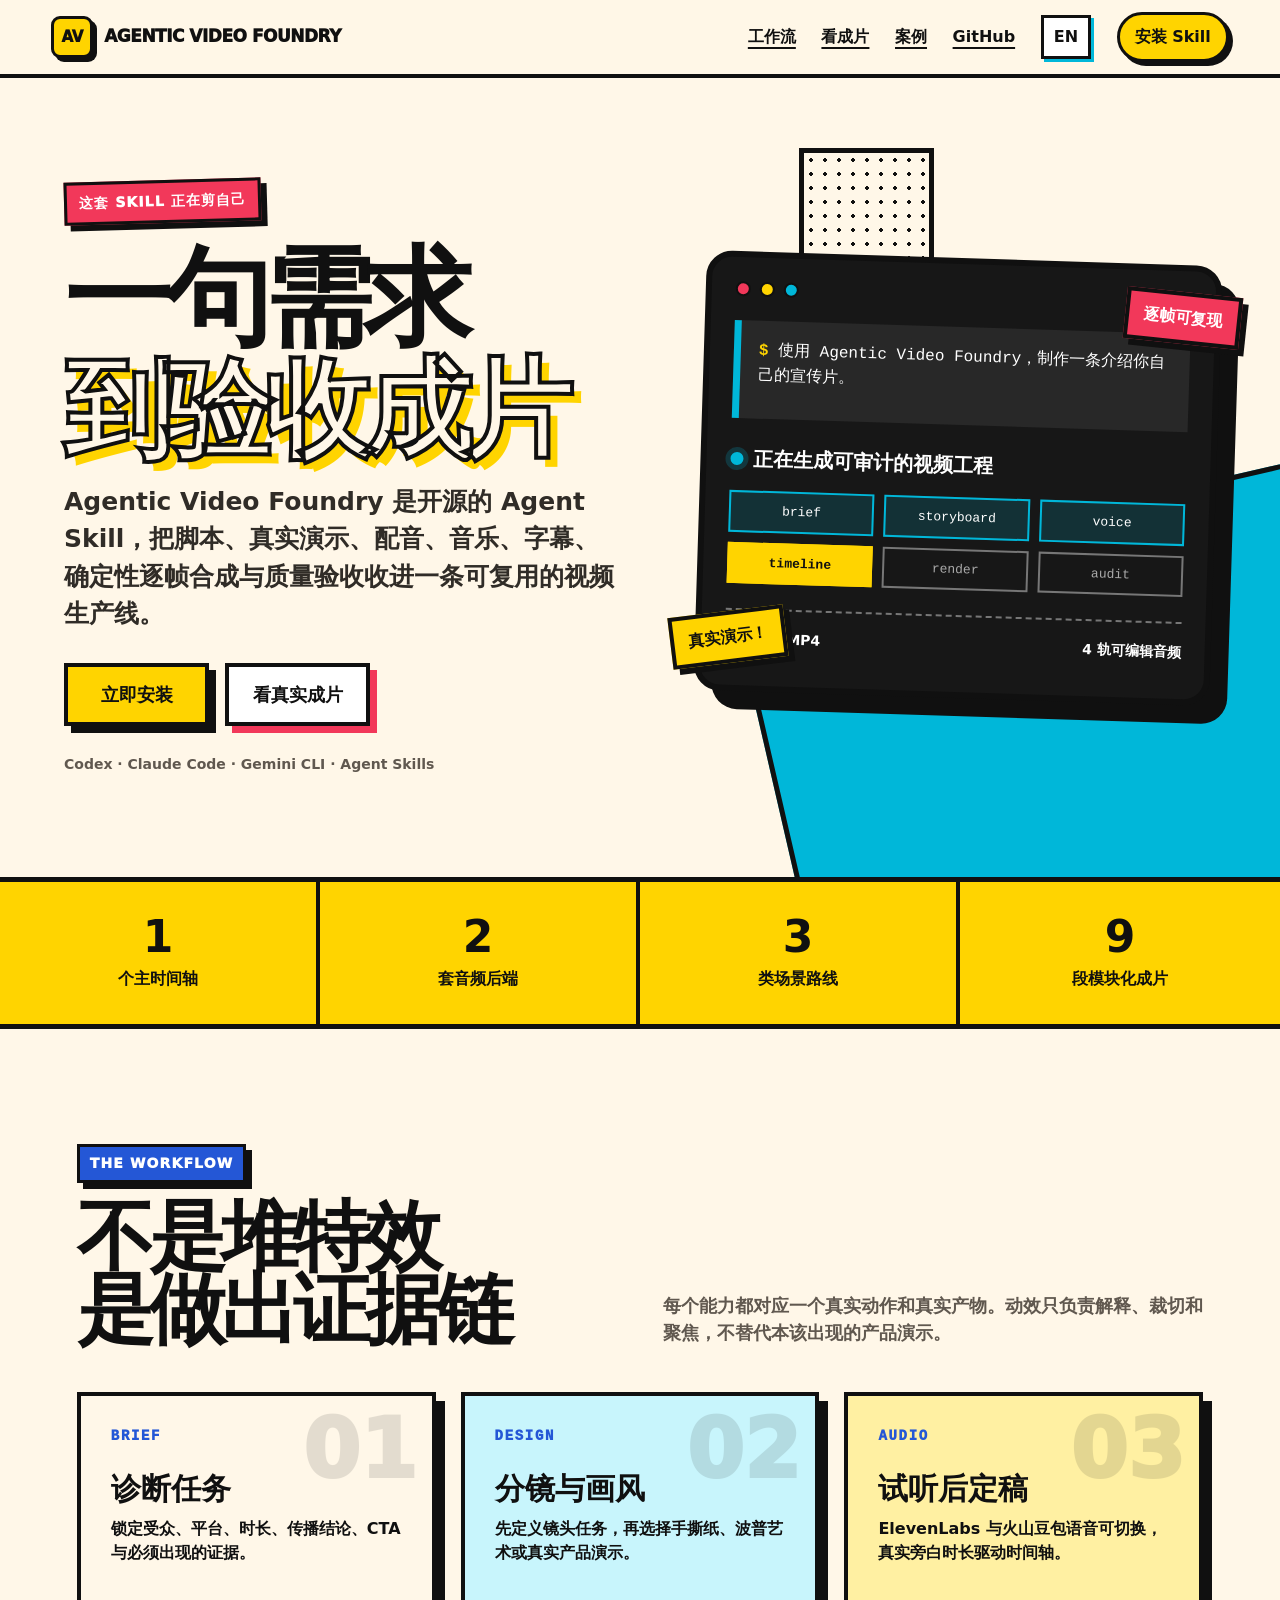
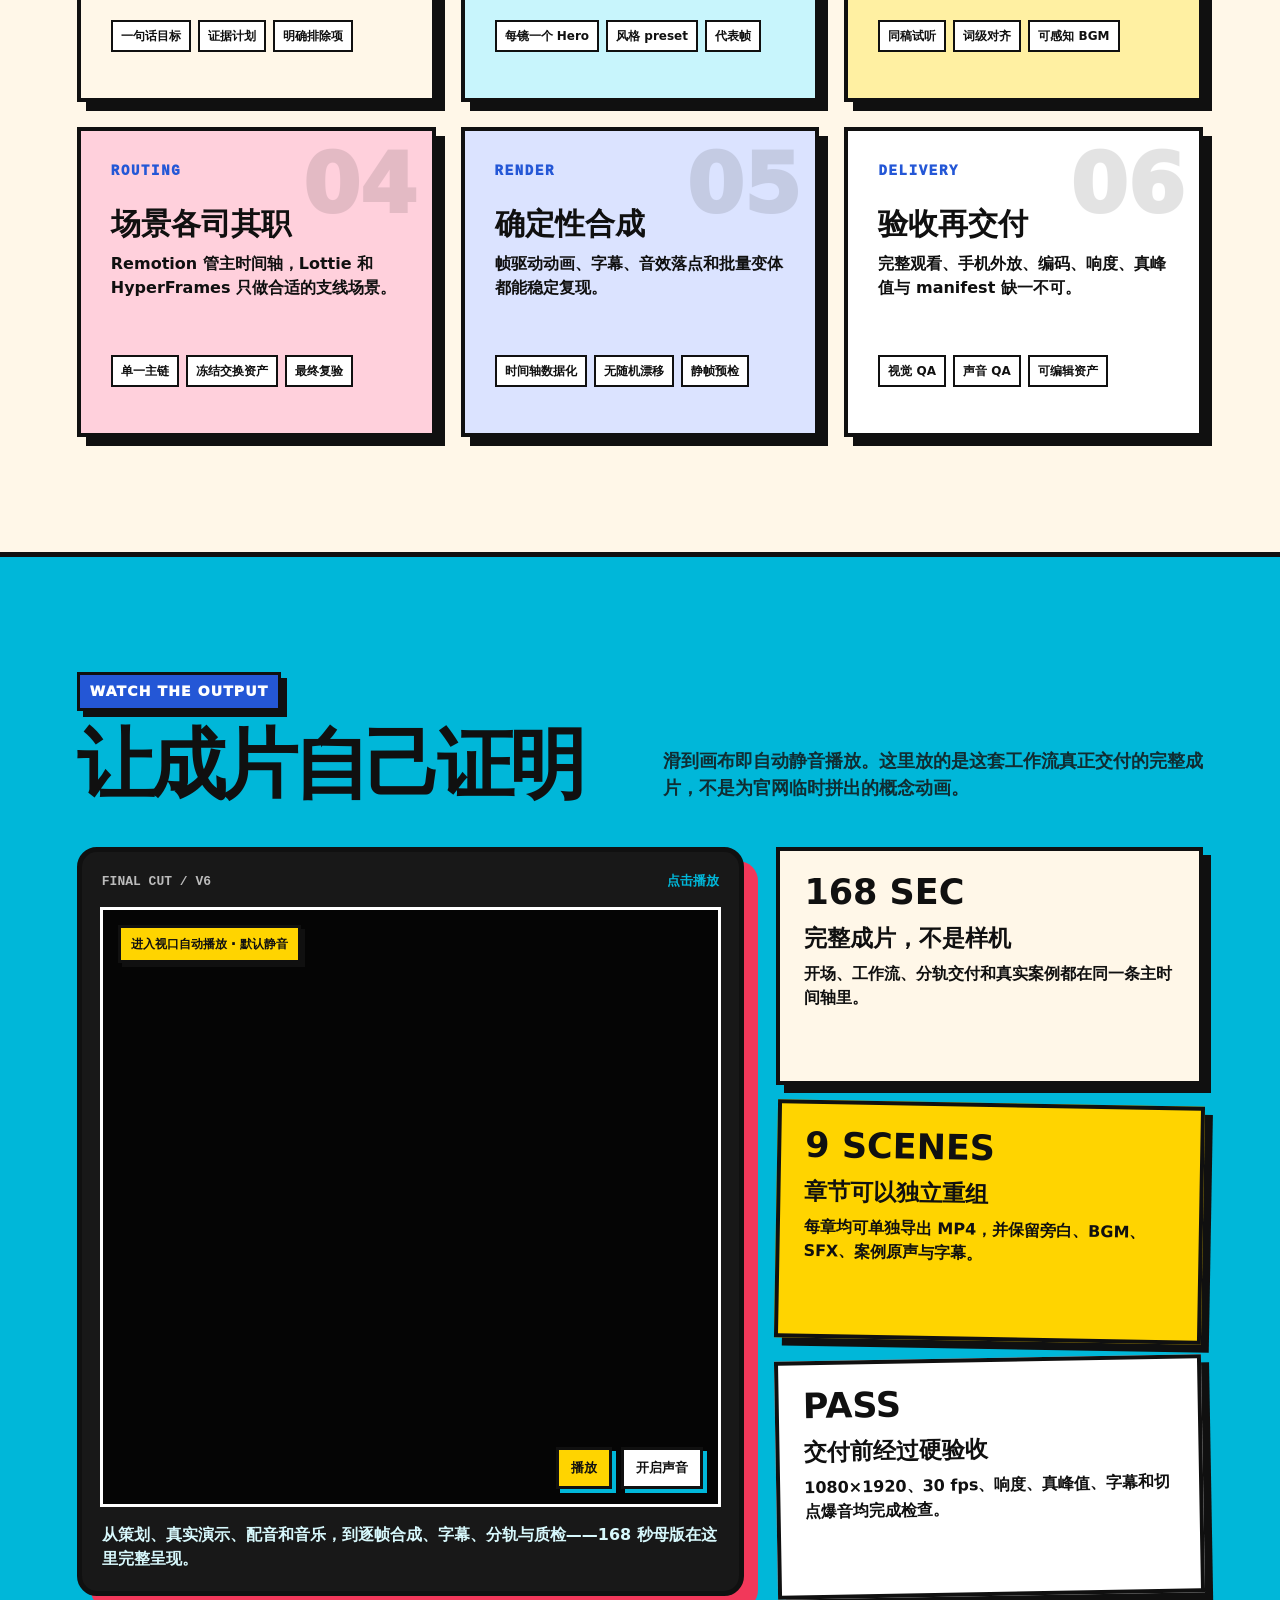
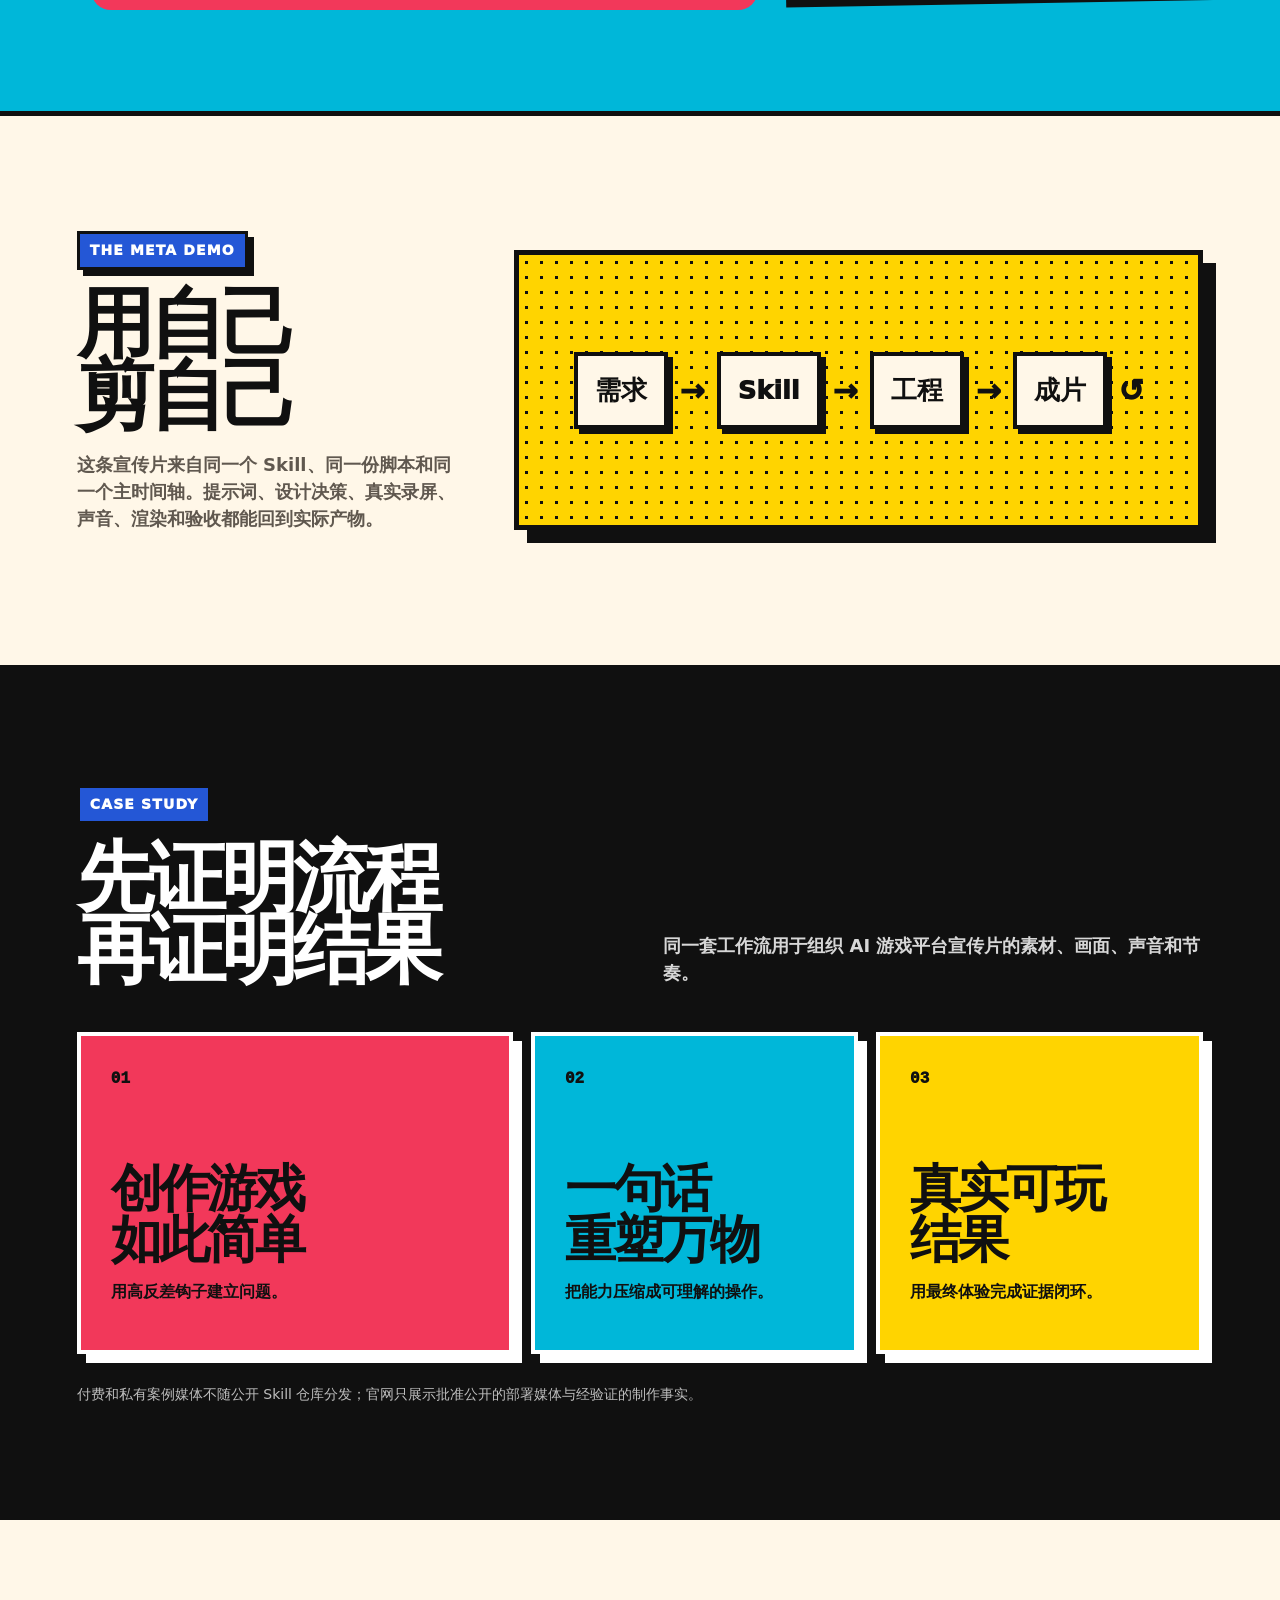
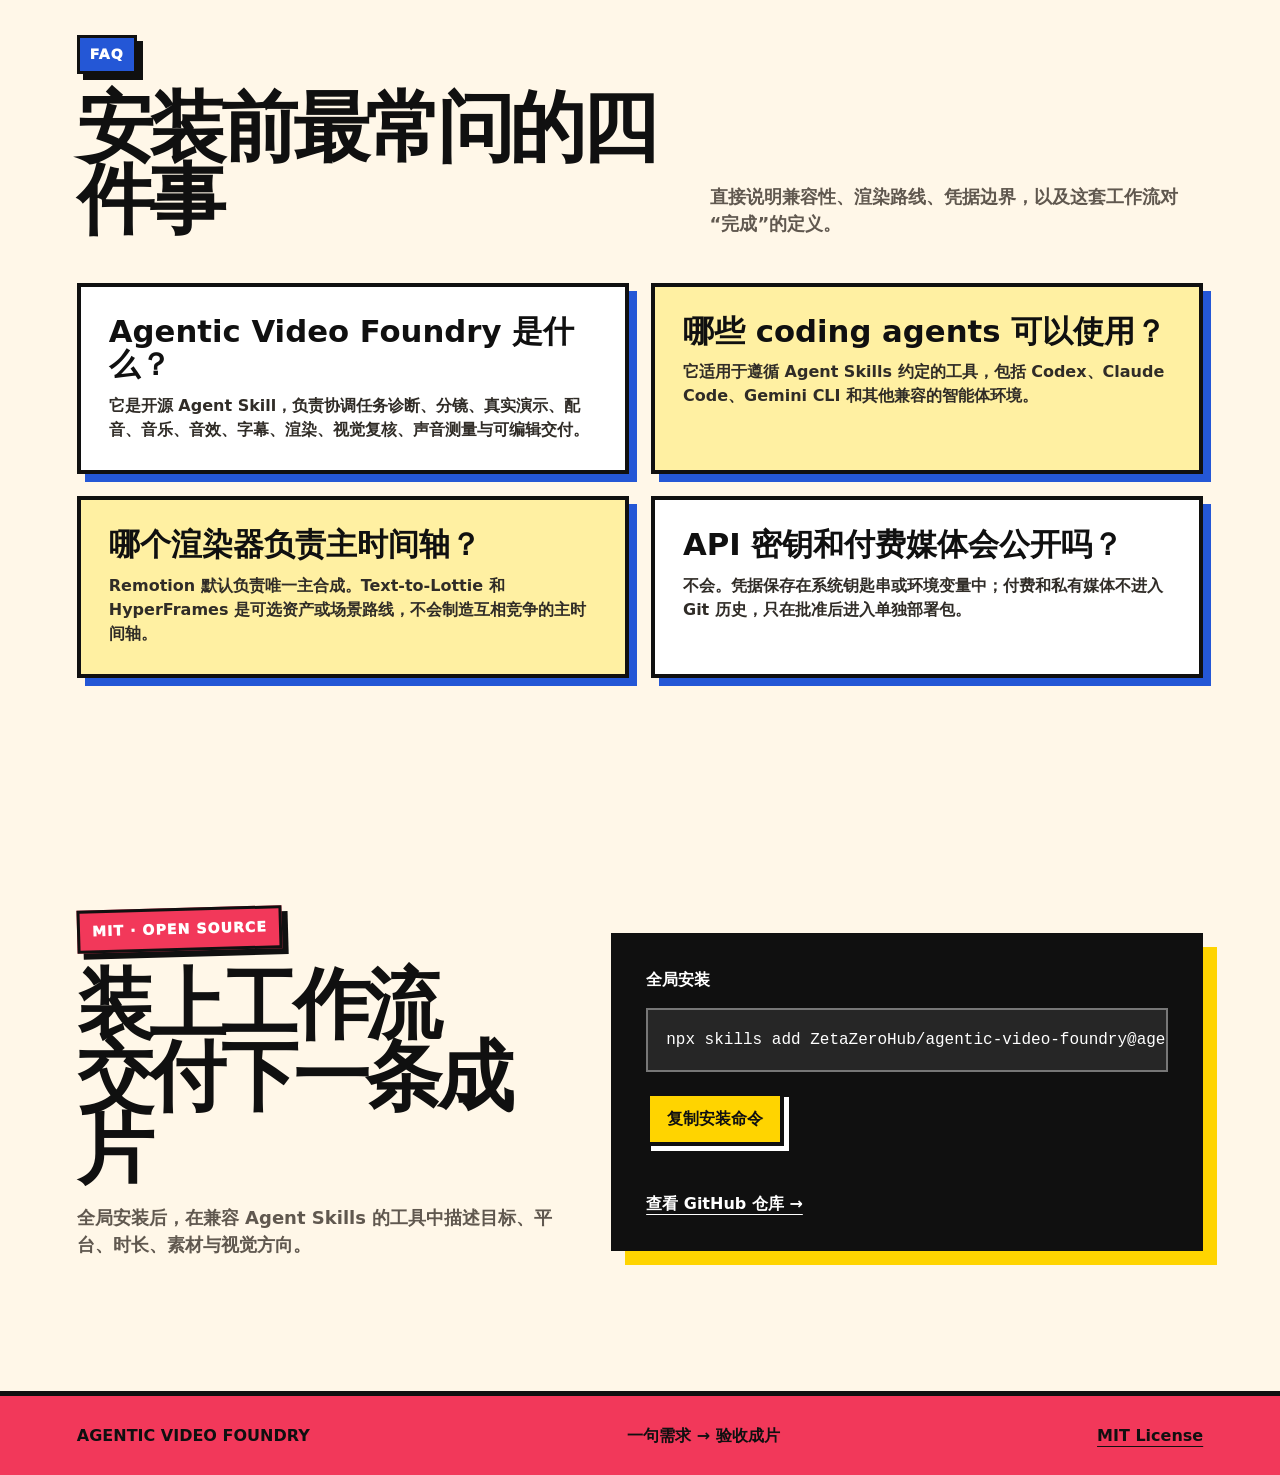
==== website/zh/index.html @ e26e6492 "feat: launch bilingual SEO website" ====
<!doctype html>
<html lang="zh-Hans">
  <head>
    <meta charset="utf-8" />
    <meta name="viewport" content="width=device-width, initial-scale=1" />
    <meta http-equiv="content-language" content="zh-CN" />
    <meta name="description" content="Agentic Video Foundry 是开源的 AI 视频制作 Agent Skill，把创意简报、分镜、真实演示、配音、音乐、字幕、确定性逐帧合成与质量验收串成可复用的短视频生产线。" />
    <meta name="keywords" content="Agentic Video Foundry, Agent Skill, Codex 视频制作, Remotion 工作流, AI 视频制作, 短视频自动化" />
    <meta name="author" content="ZetaZeroHub" />
    <meta name="robots" content="index,follow,max-image-preview:large,max-snippet:-1,max-video-preview:-1" />
    <meta name="theme-color" content="#ffd400" />
    <link rel="canonical" href="https://video.zzh.app/zh/" />
    <link rel="alternate" hreflang="en" href="https://video.zzh.app/" />
    <link rel="alternate" hreflang="zh-Hans" href="https://video.zzh.app/zh/" />
    <link rel="alternate" hreflang="x-default" href="https://video.zzh.app/" />
    <meta property="og:type" content="website" />
    <meta property="og:site_name" content="Agentic Video Foundry" />
    <meta property="og:title" content="Agentic Video Foundry｜一句需求，到验收成片" />
    <meta property="og:description" content="开源 AI 视频 Agent Skill：剧本、真实演示、配音、音乐、字幕、逐帧合成、质检与可编辑交付。" />
    <meta property="og:url" content="https://video.zzh.app/zh/" />
    <meta property="og:image" content="https://video.zzh.app/assets/og-cover.png" />
    <meta property="og:image:width" content="1200" />
    <meta property="og:image:height" content="630" />
    <meta property="og:locale" content="zh_CN" />
    <meta property="og:locale:alternate" content="en_US" />
    <meta name="twitter:card" content="summary_large_image" />
    <meta name="twitter:title" content="Agentic Video Foundry｜一句需求，到验收成片" />
    <meta name="twitter:description" content="一套面向 Codex 等 coding agents 的可复用短视频制作与硬验收工作流。" />
    <meta name="twitter:image" content="https://video.zzh.app/assets/og-cover.png" />
    <title>AI 视频制作 Agent Skill｜Agentic Video Foundry</title>
    <link rel="icon" type="image/svg+xml" href="../favicon.svg" />
    <link rel="apple-touch-icon" href="../assets/apple-touch-icon.png" />
    <link rel="manifest" href="../site.webmanifest" />
    <link rel="stylesheet" href="../styles.css" />
    <script type="application/ld+json">
      {
        "@context": "https://schema.org",
        "@graph": [
          {
            "@type": "SoftwareApplication",
            "@id": "https://video.zzh.app/zh/#software",
            "name": "Agentic Video Foundry",
            "applicationCategory": "MultimediaApplication",
            "operatingSystem": "跨平台 coding agents",
            "description": "把创意简报转化为经过完整视听和技术验收的短视频生产线。",
            "url": "https://video.zzh.app/zh/",
            "downloadUrl": "https://github.com/ZetaZeroHub/agentic-video-foundry",
            "codeRepository": "https://github.com/ZetaZeroHub/agentic-video-foundry",
            "license": "https://github.com/ZetaZeroHub/agentic-video-foundry/blob/main/LICENSE",
            "isAccessibleForFree": true,
            "offers": { "@type": "Offer", "price": "0", "priceCurrency": "USD" },
            "inLanguage": "zh-Hans"
          },
          {
            "@type": "FAQPage",
            "@id": "https://video.zzh.app/zh/#faq",
            "mainEntity": [
              { "@type": "Question", "name": "Agentic Video Foundry 是什么？", "acceptedAnswer": { "@type": "Answer", "text": "Agentic Video Foundry 是开源 Agent Skill，负责协调任务诊断、分镜、真实产品演示、配音、音乐、音效、字幕、确定性渲染、视觉复核、声音测量和可编辑交付。" } },
              { "@type": "Question", "name": "哪些 coding agents 可以使用？", "acceptedAnswer": { "@type": "Answer", "text": "它适用于遵循 Agent Skills 约定的工具，包括 Codex、Claude Code、Gemini CLI 和其他兼容的智能体环境。" } },
              { "@type": "Question", "name": "公开仓库会包含 API 密钥或付费素材吗？", "acceptedAnswer": { "@type": "Answer", "text": "不会。密钥仅从系统钥匙串或环境变量读取；付费及私有媒体不进入 Git 历史，批准公开的展示媒体单独进入部署包。" } },
              { "@type": "Question", "name": "Agentic Video Foundry 使用哪个渲染器？", "acceptedAnswer": { "@type": "Answer", "text": "Remotion 默认负责唯一主时间轴。Text-to-Lottie 可提供矢量资产，HyperFrames 可制作 HTML 和 GSAP 场景，其他场景库按项目固定版本使用。" } }
            ]
          }
        ]
      }
    </script>
    <script src="../site.js" defer></script>
  </head>
  <body>
    <a class="skip-link" href="#main">跳到主要内容</a>
    <header class="site-header" data-header>
      <a class="brand" href="#top" aria-label="Agentic Video Foundry 首页"><span class="brand-mark" aria-hidden="true">AV</span><span>AGENTIC VIDEO FOUNDRY</span></a>
      <nav class="site-nav" aria-label="主要导航"><a href="#workflow">工作流</a><a href="#evidence">看成片</a><a href="#case-study">案例</a><a href="https://github.com/ZetaZeroHub/agentic-video-foundry">GitHub</a><a class="language-link" href="../" lang="en" hreflang="en">EN</a><a class="nav-cta" href="#install">安装 Skill</a></nav>
    </header>
    <main id="main">
      <section class="hero" id="top" aria-labelledby="hero-title">
        <div class="hero-copy"><p class="eyebrow">这套 SKILL 正在剪自己</p><h1 id="hero-title">一句需求<span>到验收成片</span></h1><p class="hero-lead">Agentic Video Foundry 是开源的 Agent Skill，把脚本、真实演示、配音、音乐、字幕、确定性逐帧合成与质量验收收进一条可复用的视频生产线。</p><div class="hero-actions"><a class="button button-primary" href="#install">立即安装</a><a class="button button-secondary" href="#evidence">看真实成片</a></div><p class="compatibility">Codex · Claude Code · Gemini CLI · Agent Skills</p></div>
        <div class="hero-stage" aria-label="Agentic Video Foundry 制作流程示意"><div class="browser-card"><div class="browser-dots" aria-hidden="true"><i></i><i></i><i></i></div><p class="terminal-line"><span class="terminal-prompt">$</span> 使用 Agentic Video Foundry，制作一条介绍你自己的宣传片。</p><div class="build-status"><span class="status-dot" aria-hidden="true"></span><strong>正在生成可审计的视频工程</strong></div><ol class="build-steps" aria-label="制作步骤"><li class="is-done">brief</li><li class="is-done">storyboard</li><li class="is-done">voice</li><li class="is-active">timeline</li><li>render</li><li>audit</li></ol><div class="mini-output"><span>9 段独立 MP4</span><span>4 轨可编辑音频</span></div></div><div class="burst burst-one" aria-hidden="true">真实演示！</div><div class="burst burst-two" aria-hidden="true">逐帧可复现</div></div>
      </section>
      <section class="proof-strip" aria-label="核心能力数字"><article><strong>1</strong><span>个主时间轴</span></article><article><strong>2</strong><span>套音频后端</span></article><article><strong>3</strong><span>类场景路线</span></article><article><strong>9</strong><span>段模块化成片</span></article></section>
      <section class="section workflow-section" id="workflow" aria-labelledby="workflow-title">
        <div class="section-heading"><div><p class="section-kicker">THE WORKFLOW</p><h2 id="workflow-title">不是堆特效<br />是做出证据链</h2></div><p>每个能力都对应一个真实动作和真实产物。动效只负责解释、裁切和聚焦，不替代本该出现的产品演示。</p></div>
        <div class="workflow-grid">
          <article class="workflow-card card-paper"><span class="card-number">01</span><p class="card-label">BRIEF</p><h3>诊断任务</h3><p>锁定受众、平台、时长、传播结论、CTA 与必须出现的证据。</p><ul><li>一句话目标</li><li>证据计划</li><li>明确排除项</li></ul></article>
          <article class="workflow-card card-cyan"><span class="card-number">02</span><p class="card-label">DESIGN</p><h3>分镜与画风</h3><p>先定义镜头任务，再选择手撕纸、波普艺术或真实产品演示。</p><ul><li>每镜一个 Hero</li><li>风格 preset</li><li>代表帧</li></ul></article>
          <article class="workflow-card card-yellow"><span class="card-number">03</span><p class="card-label">AUDIO</p><h3>试听后定稿</h3><p>ElevenLabs 与火山豆包语音可切换，真实旁白时长驱动时间轴。</p><ul><li>同稿试听</li><li>词级对齐</li><li>可感知 BGM</li></ul></article>
          <article class="workflow-card card-red"><span class="card-number">04</span><p class="card-label">ROUTING</p><h3>场景各司其职</h3><p>Remotion 管主时间轴，Lottie 和 HyperFrames 只做合适的支线场景。</p><ul><li>单一主链</li><li>冻结交换资产</li><li>最终复验</li></ul></article>
          <article class="workflow-card card-blue"><span class="card-number">05</span><p class="card-label">RENDER</p><h3>确定性合成</h3><p>帧驱动动画、字幕、音效落点和批量变体都能稳定复现。</p><ul><li>时间轴数据化</li><li>无随机漂移</li><li>静帧预检</li></ul></article>
          <article class="workflow-card card-white"><span class="card-number">06</span><p class="card-label">DELIVERY</p><h3>验收再交付</h3><p>完整观看、手机外放、编码、响度、真峰值与 manifest 缺一不可。</p><ul><li>视觉 QA</li><li>声音 QA</li><li>可编辑资产</li></ul></article>
        </div>
      </section>
      <section class="section evidence-section" id="evidence" aria-labelledby="evidence-title">
        <div class="section-heading evidence-heading"><div><p class="section-kicker">WATCH THE OUTPUT</p><h2 id="evidence-title">让成片自己证明</h2></div><p>滑到画布即自动静音播放。这里放的是这套工作流真正交付的完整成片，不是为官网临时拼出的概念动画。</p></div>
        <div class="evidence-layout"><div class="evidence-video-card" data-video-card><div class="evidence-video-toolbar"><span>FINAL CUT / V6</span><span class="video-state" data-video-state>等待进入画布</span></div><div class="evidence-video-frame"><video data-evidence-video muted playsinline preload="metadata" aria-label="Agentic Video Foundry 工作流制作的完整宣传片"><source src="../assets/agentic-video-foundry-demo.mp4" type="video/mp4" />你的浏览器暂不支持 HTML5 视频播放。</video><div class="video-badge">进入视口自动播放 · 默认静音</div><div class="video-controls" aria-label="视频控制"><button type="button" data-video-toggle aria-label="播放视频">播放</button><button type="button" data-video-mute aria-label="开启视频声音">开启声音</button></div></div><p class="evidence-video-caption">从策划、真实演示、配音和音乐，到逐帧合成、字幕、分轨与质检——168 秒母版在这里完整呈现。</p></div><div class="evidence-notes"><article><strong>168 SEC</strong><h3>完整成片，不是样机</h3><p>开场、工作流、分轨交付和真实案例都在同一条主时间轴里。</p></article><article><strong>9 SCENES</strong><h3>章节可以独立重组</h3><p>每章均可单独导出 MP4，并保留旁白、BGM、SFX、案例原声与字幕。</p></article><article><strong>PASS</strong><h3>交付前经过硬验收</h3><p>1080×1920、30 fps、响度、真峰值、字幕和切点爆音均完成检查。</p></article></div></div>
      </section>
      <section class="section self-demo" aria-labelledby="self-demo-title"><div class="self-demo-copy"><p class="section-kicker">THE META DEMO</p><h2 id="self-demo-title">用自己<br />剪自己</h2><p>这条宣传片来自同一个 Skill、同一份脚本和同一个主时间轴。提示词、设计决策、真实录屏、声音、渲染和验收都能回到实际产物。</p></div><div class="loop-diagram" aria-label="自我演示闭环"><span>需求</span><i aria-hidden="true">→</i><span>Skill</span><i aria-hidden="true">→</i><span>工程</span><i aria-hidden="true">→</i><span>成片</span><i aria-hidden="true">↺</i></div></section>
      <section class="section case-section" id="case-study" aria-labelledby="case-title"><div class="section-heading case-heading"><div><p class="section-kicker">CASE STUDY</p><h2 id="case-title">先证明流程<br />再证明结果</h2></div><p>同一套工作流用于组织 AI 游戏平台宣传片的素材、画面、声音和节奏。</p></div><div class="case-panels" aria-label="AI 游戏平台宣传片内容概览"><article class="case-panel case-pink"><span>01</span><h3>创作游戏<br />如此简单</h3><p>用高反差钩子建立问题。</p></article><article class="case-panel case-cyan"><span>02</span><h3>一句话<br />重塑万物</h3><p>把能力压缩成可理解的操作。</p></article><article class="case-panel case-yellow"><span>03</span><h3>真实可玩<br />结果</h3><p>用最终体验完成证据闭环。</p></article></div><p class="case-note">付费和私有案例媒体不随公开 Skill 仓库分发；官网只展示批准公开的部署媒体与经验证的制作事实。</p></section>
      <section class="section faq-section" id="faq" aria-labelledby="faq-title"><div class="section-heading"><div><p class="section-kicker">FAQ</p><h2 id="faq-title">安装前最常问的四件事</h2></div><p>直接说明兼容性、渲染路线、凭据边界，以及这套工作流对“完成”的定义。</p></div><div class="faq-grid"><article><h3>Agentic Video Foundry 是什么？</h3><p>它是开源 Agent Skill，负责协调任务诊断、分镜、真实演示、配音、音乐、音效、字幕、渲染、视觉复核、声音测量与可编辑交付。</p></article><article><h3>哪些 coding agents 可以使用？</h3><p>它适用于遵循 Agent Skills 约定的工具，包括 Codex、Claude Code、Gemini CLI 和其他兼容的智能体环境。</p></article><article><h3>哪个渲染器负责主时间轴？</h3><p>Remotion 默认负责唯一主合成。Text-to-Lottie 和 HyperFrames 是可选资产或场景路线，不会制造互相竞争的主时间轴。</p></article><article><h3>API 密钥和付费媒体会公开吗？</h3><p>不会。凭据保存在系统钥匙串或环境变量中；付费和私有媒体不进入 Git 历史，只在批准后进入单独部署包。</p></article></div></section>
      <section class="section install-section" id="install" aria-labelledby="install-title"><div><p class="eyebrow">MIT · OPEN SOURCE</p><h2 id="install-title">装上工作流<br />交付下一条成片</h2><p>全局安装后，在兼容 Agent Skills 的工具中描述目标、平台、时长、素材与视觉方向。</p></div><div class="install-panel"><p>全局安装</p><pre><code data-install-command>npx skills add ZetaZeroHub/agentic-video-foundry@agentic-video-foundry -g -y</code></pre><button class="copy-button" type="button" data-copy-button aria-describedby="copy-status">复制安装命令</button><p class="copy-status" id="copy-status" role="status" aria-live="polite"></p><a class="repo-link" href="https://github.com/ZetaZeroHub/agentic-video-foundry">查看 GitHub 仓库 →</a></div></section>
    </main>
    <footer class="site-footer"><span>AGENTIC VIDEO FOUNDRY</span><span>一句需求 → 验收成片</span><a href="https://github.com/ZetaZeroHub/agentic-video-foundry/blob/main/LICENSE">MIT License</a></footer>
  </body>
</html>
---- website/styles.css ----
:root {
  --ink: #101010;
  --paper: #fff7e8;
  --yellow: #ffd400;
  --cyan: #00b7d9;
  --red: #f2385a;
  --blue: #2457d6;
  --white: #ffffff;
  --muted: #60584f;
  --border: 4px;
  --shadow: 9px 9px 0 var(--ink);
  --content: 1440px;
}

* {
  box-sizing: border-box;
}

html {
  scroll-behavior: smooth;
  scroll-padding-top: 90px;
}

body {
  margin: 0;
  background: var(--paper);
  color: var(--ink);
  font-family: Inter, ui-sans-serif, system-ui, -apple-system, BlinkMacSystemFont, "PingFang SC", "Microsoft YaHei", sans-serif;
  line-height: 1.5;
}

a,
button {
  -webkit-tap-highlight-color: transparent;
}

a:focus-visible,
button:focus-visible {
  outline: 5px solid var(--blue);
  outline-offset: 4px;
}

.skip-link {
  position: fixed;
  left: 18px;
  top: 12px;
  z-index: 100;
  padding: 10px 14px;
  color: var(--white);
  background: var(--ink);
  transform: translateY(-160%);
}

.skip-link:focus {
  transform: translateY(0);
}

.site-header {
  position: sticky;
  top: 0;
  z-index: 20;
  display: flex;
  align-items: center;
  justify-content: space-between;
  gap: 24px;
  min-height: 76px;
  padding: 12px clamp(18px, 4vw, 68px);
  border-bottom: var(--border) solid var(--ink);
  background: rgba(255, 247, 232, 0.96);
}

.site-header.is-scrolled {
  box-shadow: 0 7px 0 rgba(16, 16, 16, 0.16);
}

.brand {
  display: flex;
  align-items: center;
  gap: 11px;
  color: var(--ink);
  font-size: 17px;
  font-weight: 950;
  letter-spacing: -0.03em;
  text-decoration: none;
}

.brand-mark {
  display: grid;
  width: 42px;
  height: 42px;
  place-items: center;
  border: 3px solid var(--ink);
  border-radius: 9px;
  background: var(--yellow);
  box-shadow: 4px 4px 0 var(--ink);
  font-size: 15px;
}

.site-nav {
  display: flex;
  align-items: center;
  gap: clamp(13px, 2vw, 28px);
}

.site-nav a {
  color: var(--ink);
  font-weight: 820;
  text-decoration-thickness: 2px;
  text-underline-offset: 5px;
}

.site-nav .nav-cta {
  padding: 10px 15px;
  border: 3px solid var(--ink);
  border-radius: 999px;
  background: var(--yellow);
  box-shadow: 4px 4px 0 var(--ink);
  text-decoration: none;
}

.site-nav .language-link {
  min-width: 44px;
  padding: 7px 10px;
  border: 3px solid var(--ink);
  background: var(--white);
  box-shadow: 3px 3px 0 var(--cyan);
  text-align: center;
  text-decoration: none;
}

.hero {
  position: relative;
  isolation: isolate;
  display: grid;
  grid-template-columns: minmax(0, 1.04fr) minmax(390px, 0.96fr);
  gap: clamp(36px, 6vw, 92px);
  align-items: center;
  min-height: 720px;
  max-width: var(--content);
  margin: 0 auto;
  padding: clamp(60px, 8vw, 112px) clamp(20px, 5vw, 78px);
  overflow: hidden;
}

.hero::before,
.hero::after {
  content: "";
  position: absolute;
  z-index: -2;
  border: 5px solid var(--ink);
}

.hero::before {
  right: -190px;
  bottom: -340px;
  width: 660px;
  height: 700px;
  background: var(--cyan);
  transform: rotate(-13deg);
}

.hero::after {
  right: 27%;
  top: 70px;
  width: 125px;
  height: 125px;
  background-image: radial-gradient(var(--ink) 2px, transparent 2px);
  background-size: 14px 14px;
}

.eyebrow,
.section-kicker {
  display: inline-block;
  margin: 0;
  border: 3px solid var(--ink);
  background: var(--red);
  color: var(--white);
  box-shadow: 6px 6px 0 var(--ink);
  font-size: 14px;
  font-weight: 950;
  letter-spacing: 0.08em;
}

.eyebrow {
  padding: 8px 12px;
  transform: rotate(-1.6deg);
}

.hero h1 {
  max-width: 850px;
  margin: 27px 0 24px;
  font-size: clamp(58px, 8.4vw, 118px);
  font-weight: 1000;
  letter-spacing: -0.075em;
  line-height: 0.9;
}

.hero h1 span {
  display: block;
  margin-top: 15px;
  color: var(--paper);
  -webkit-text-stroke: 4px var(--ink);
  text-shadow: 9px 9px 0 var(--yellow);
}

.hero-lead {
  max-width: 720px;
  margin: 0;
  color: #302c27;
  font-size: clamp(18px, 2vw, 25px);
  font-weight: 720;
}

.hero-actions {
  display: flex;
  flex-wrap: wrap;
  gap: 16px;
  margin-top: 30px;
}

.button {
  display: inline-block;
  min-width: 145px;
  padding: 14px 20px;
  border: 4px solid var(--ink);
  color: var(--ink);
  font-size: 18px;
  font-weight: 950;
  text-align: center;
  text-decoration: none;
}

.button-primary {
  background: var(--yellow);
  box-shadow: 7px 7px 0 var(--ink);
}

.button-secondary {
  background: var(--white);
  box-shadow: 7px 7px 0 var(--red);
}

.button:active,
.copy-button:active,
.nav-cta:active {
  transform: translate(3px, 3px);
  box-shadow: 2px 2px 0 var(--ink);
}

.compatibility {
  margin: 28px 0 0;
  color: var(--muted);
  font-size: 14px;
  font-weight: 850;
}

.hero-stage {
  position: relative;
  min-width: 0;
}

.browser-card {
  min-height: 440px;
  padding: 24px;
  border: 6px solid var(--ink);
  border-radius: 26px;
  background: #171717;
  box-shadow: 18px 18px 0 var(--ink);
  color: var(--white);
  transform: rotate(1.8deg);
}

.browser-dots {
  display: flex;
  gap: 9px;
  margin-bottom: 24px;
}

.browser-dots i {
  display: block;
  width: 15px;
  height: 15px;
  border: 2px solid var(--ink);
  border-radius: 50%;
}

.browser-dots i:nth-child(1) { background: var(--red); }
.browser-dots i:nth-child(2) { background: var(--yellow); }
.browser-dots i:nth-child(3) { background: var(--cyan); }

.terminal-line {
  min-height: 98px;
  margin: 0;
  padding: 18px;
  border-left: 7px solid var(--cyan);
  background: #282828;
  font-family: ui-monospace, SFMono-Regular, Menlo, Monaco, Consolas, monospace;
  font-size: 16px;
  line-height: 1.55;
}

.terminal-prompt {
  color: var(--yellow);
  font-weight: 900;
}

.build-status {
  display: flex;
  align-items: center;
  gap: 10px;
  margin: 25px 0 17px;
  font-size: 20px;
}

.status-dot {
  width: 13px;
  height: 13px;
  border-radius: 50%;
  background: var(--cyan);
  box-shadow: 0 0 0 5px rgba(0, 183, 217, 0.2);
}

.build-steps {
  display: grid;
  grid-template-columns: repeat(3, 1fr);
  gap: 10px;
  margin: 0;
  padding: 0;
  list-style: none;
}

.build-steps li {
  padding: 9px;
  border: 2px solid #777;
  color: #aaa;
  font-family: ui-monospace, monospace;
  font-size: 13px;
  text-align: center;
}

.build-steps .is-done {
  border-color: var(--cyan);
  color: var(--white);
  background: rgba(0, 183, 217, 0.16);
}

.build-steps .is-active {
  border-color: var(--yellow);
  color: var(--ink);
  background: var(--yellow);
  font-weight: 900;
}

.mini-output {
  display: flex;
  justify-content: space-between;
  gap: 12px;
  margin-top: 25px;
  padding-top: 18px;
  border-top: 2px dashed #777;
  font-size: 14px;
  font-weight: 850;
}

.burst {
  position: absolute;
  z-index: 2;
  padding: 10px 14px;
  border: 4px solid var(--ink);
  background: var(--yellow);
  box-shadow: 6px 6px 0 var(--ink);
  font-weight: 1000;
}

.burst-one { left: -30px; bottom: 35px; transform: rotate(-7deg); }
.burst-two { right: -25px; top: 34px; background: var(--red); color: var(--white); transform: rotate(6deg); }

.proof-strip {
  display: grid;
  grid-template-columns: repeat(4, 1fr);
  border-top: 5px solid var(--ink);
  border-bottom: 5px solid var(--ink);
  background: var(--yellow);
}

.proof-strip article {
  display: grid;
  min-height: 142px;
  place-content: center;
  padding: 20px;
  border-right: 4px solid var(--ink);
  text-align: center;
}

.proof-strip article:last-child { border-right: 0; }
.proof-strip strong { font-size: 44px; line-height: 1; }
.proof-strip span { margin-top: 8px; font-weight: 850; }

.section {
  padding: clamp(70px, 9vw, 128px) clamp(20px, 6vw, 92px);
}

.section-heading {
  display: flex;
  justify-content: space-between;
  gap: 40px;
  align-items: end;
  max-width: var(--content);
  margin: 0 auto 46px;
}

.section-kicker {
  padding: 6px 10px;
  background: var(--blue);
}

.section-heading h2,
.self-demo h2,
.install-section h2 {
  margin: 18px 0 0;
  font-size: clamp(46px, 6vw, 82px);
  font-weight: 1000;
  letter-spacing: -0.065em;
  line-height: 0.94;
}

.section-heading > p {
  max-width: 540px;
  margin: 0;
  color: var(--muted);
  font-size: 18px;
  font-weight: 720;
}

.workflow-grid {
  display: grid;
  grid-template-columns: repeat(3, minmax(0, 1fr));
  gap: 25px;
  max-width: var(--content);
  margin: 0 auto;
}

.workflow-card {
  position: relative;
  min-height: 310px;
  padding: 30px;
  border: 4px solid var(--ink);
  box-shadow: var(--shadow);
  overflow: hidden;
}

.card-number {
  position: absolute;
  right: 15px;
  top: -8px;
  font-size: 82px;
  font-weight: 1000;
  opacity: 0.11;
}

.card-label {
  margin: 0 0 25px;
  color: var(--blue);
  font-family: ui-monospace, monospace;
  font-size: 14px;
  font-weight: 1000;
  letter-spacing: 0.12em;
}

.workflow-card h3 {
  margin: 0 0 12px;
  font-size: 30px;
  line-height: 1.1;
}

.workflow-card > p:not(.card-label) {
  min-height: 82px;
  margin: 0;
  font-weight: 690;
}

.workflow-card ul {
  display: flex;
  flex-wrap: wrap;
  gap: 7px;
  margin: 21px 0 0;
  padding: 0;
  list-style: none;
}

.workflow-card li {
  padding: 5px 8px;
  border: 2px solid var(--ink);
  background: var(--white);
  font-size: 12px;
  font-weight: 850;
}

.card-paper { background: var(--paper); }
.card-cyan { background: #c8f5fc; }
.card-yellow { background: #fff0a2; }
.card-red { background: #ffd0dc; }
.card-blue { background: #dbe3ff; }
.card-white { background: var(--white); }

.evidence-section {
  border-top: 5px solid var(--ink);
  border-bottom: 5px solid var(--ink);
  background: var(--cyan);
}

.evidence-heading > p { color: #102d32; }

.evidence-layout {
  display: grid;
  grid-template-columns: minmax(0, 1.22fr) minmax(310px, 0.78fr);
  gap: 32px;
  max-width: var(--content);
  margin: 0 auto;
}

.evidence-layout > *,
.install-section > * {
  min-width: 0;
}

.evidence-video-card {
  padding: 18px;
  border: 5px solid var(--ink);
  border-radius: 20px;
  background: #181818;
  box-shadow: 14px 14px 0 var(--red);
  color: var(--white);
}

.evidence-video-toolbar {
  display: flex;
  align-items: center;
  justify-content: space-between;
  gap: 20px;
  padding: 2px 2px 15px;
  color: #bbb;
  font-family: ui-monospace, monospace;
  font-size: 13px;
  font-weight: 850;
}

.video-state { color: var(--cyan); }

.evidence-video-frame {
  position: relative;
  display: grid;
  place-items: center;
  min-height: 570px;
  border: 3px solid var(--white);
  background:
    linear-gradient(135deg, rgba(242, 56, 90, 0.25), transparent 46%),
    #050505;
  overflow: hidden;
}

.evidence-video-frame video {
  display: block;
  width: 100%;
  height: min(66vh, 650px);
  object-fit: contain;
  background: #050505;
}

.video-badge {
  position: absolute;
  left: 15px;
  top: 15px;
  padding: 7px 10px;
  border: 3px solid var(--ink);
  background: var(--yellow);
  box-shadow: 4px 4px 0 var(--ink);
  color: var(--ink);
  font-size: 12px;
  font-weight: 950;
}

.video-controls {
  position: absolute;
  right: 15px;
  bottom: 15px;
  display: flex;
  gap: 9px;
}

.video-controls button {
  min-height: 42px;
  padding: 8px 12px;
  border: 3px solid var(--ink);
  background: var(--white);
  box-shadow: 4px 4px 0 var(--cyan);
  color: var(--ink);
  font: inherit;
  font-size: 13px;
  font-weight: 950;
  cursor: pointer;
}

.video-controls button:first-child { background: var(--yellow); }

.evidence-video-caption {
  margin: 16px 2px 2px;
  color: #d7f8fc;
  font-weight: 720;
}

.evidence-notes {
  display: grid;
  gap: 18px;
}

.evidence-notes article {
  padding: 24px;
  border: 4px solid var(--ink);
  background: var(--paper);
  box-shadow: 8px 8px 0 var(--ink);
}

.evidence-notes article:nth-child(2) { background: var(--yellow); transform: rotate(1deg); }
.evidence-notes article:nth-child(3) { background: var(--white); transform: rotate(-1deg); }
.evidence-notes strong { font-size: 35px; line-height: 1; }
.evidence-notes h3 { margin: 10px 0 6px; font-size: 23px; }
.evidence-notes p { margin: 0; font-weight: 650; }

.self-demo {
  display: grid;
  grid-template-columns: minmax(280px, 0.72fr) minmax(0, 1.28fr);
  gap: 50px;
  align-items: center;
  max-width: var(--content);
  margin: 0 auto;
}

.self-demo-copy > p:last-child {
  max-width: 560px;
  color: var(--muted);
  font-size: 18px;
  font-weight: 690;
}

.loop-diagram {
  display: flex;
  align-items: center;
  justify-content: center;
  gap: 12px;
  min-height: 280px;
  padding: 30px;
  border: 5px solid var(--ink);
  background-image: radial-gradient(var(--ink) 1.5px, transparent 1.5px);
  background-color: var(--yellow);
  background-size: 15px 15px;
  box-shadow: 13px 13px 0 var(--ink);
  overflow: hidden;
}

.loop-diagram span {
  padding: 15px 17px;
  border: 4px solid var(--ink);
  background: var(--paper);
  box-shadow: 5px 5px 0 var(--ink);
  font-size: clamp(17px, 2vw, 26px);
  font-weight: 1000;
  white-space: nowrap;
}

.loop-diagram i { font-style: normal; font-size: 30px; font-weight: 1000; }

.case-section {
  border-top: 5px solid var(--ink);
  background: var(--ink);
  color: var(--white);
}

.case-heading > p { color: #d7d7d7; }

.case-panels {
  display: grid;
  grid-template-columns: 1.2fr 0.9fr 0.9fr;
  gap: 18px;
  max-width: var(--content);
  margin: 0 auto;
}

.case-panel {
  min-height: 320px;
  padding: 30px;
  border: 4px solid var(--white);
  color: var(--ink);
  box-shadow: 9px 9px 0 var(--white);
}

.case-panel span { font-family: ui-monospace, monospace; font-weight: 1000; }
.case-panel h3 { margin: 72px 0 12px; font-size: clamp(34px, 4vw, 61px); line-height: 0.98; letter-spacing: -0.055em; }
.case-panel p { max-width: 320px; font-weight: 750; }
.case-pink { background: var(--red); }
.case-cyan { background: var(--cyan); }
.case-yellow { background: var(--yellow); }

.case-note {
  max-width: var(--content);
  margin: 30px auto 0;
  color: #bdbdbd;
  font-size: 14px;
}

.faq-section {
  max-width: var(--content);
  margin: 0 auto;
}

.faq-grid {
  display: grid;
  grid-template-columns: repeat(2, minmax(0, 1fr));
  gap: 22px;
}

.faq-grid article {
  padding: 28px;
  border: 4px solid var(--ink);
  background: var(--white);
  box-shadow: 8px 8px 0 var(--blue);
}

.faq-grid article:nth-child(2),
.faq-grid article:nth-child(3) {
  background: #fff0a2;
  box-shadow-color: var(--red);
}

.faq-grid h3 {
  margin: 0 0 12px;
  font-size: clamp(23px, 2.4vw, 34px);
  line-height: 1.1;
}

.faq-grid p {
  margin: 0;
  color: #302c27;
  font-weight: 680;
}

.install-section {
  display: grid;
  grid-template-columns: 0.9fr 1.1fr;
  gap: 50px;
  align-items: center;
  max-width: var(--content);
  margin: 0 auto;
}

.install-section > div:first-child > p:last-child {
  max-width: 560px;
  color: var(--muted);
  font-size: 18px;
  font-weight: 690;
}

.install-panel {
  min-width: 0;
  padding: 30px;
  border: 5px solid var(--ink);
  background: var(--ink);
  box-shadow: 14px 14px 0 var(--yellow);
  color: var(--white);
}

.install-panel > p:first-child { margin-top: 0; font-weight: 900; }
.install-panel pre { max-width: 100%; overflow-x: auto; margin: 15px 0 20px; padding: 18px; border: 2px solid #777; background: #262626; }
.install-panel code { font-family: ui-monospace, monospace; white-space: pre; }

.copy-button {
  min-height: 48px;
  padding: 11px 17px;
  border: 4px solid var(--ink);
  background: var(--yellow);
  box-shadow: 5px 5px 0 var(--white);
  color: var(--ink);
  font: inherit;
  font-weight: 950;
  cursor: pointer;
}

.copy-status {
  min-height: 24px;
  margin: 15px 0 0;
  color: var(--cyan);
  font-weight: 800;
}

.repo-link { display: inline-block; margin-top: 7px; color: var(--white); font-weight: 850; text-underline-offset: 5px; }

.site-footer {
  display: flex;
  justify-content: space-between;
  gap: 20px;
  padding: 28px clamp(20px, 6vw, 92px);
  border-top: 5px solid var(--ink);
  background: var(--red);
  color: var(--ink);
  font-weight: 900;
}

.site-footer a { color: var(--ink); text-underline-offset: 5px; }

@media (max-width: 1060px) {
  .site-nav > a:not(.nav-cta):not(.language-link):not([href*="github"]) { display: none; }
  .hero { grid-template-columns: minmax(0, 1fr); min-height: 0; }
  .hero-stage { max-width: 680px; }
  .workflow-grid { grid-template-columns: repeat(2, minmax(0, 1fr)); }
  .self-demo { grid-template-columns: 1fr; }
  .case-panels { grid-template-columns: 1fr; }
  .case-panel { min-height: 240px; }
  .case-panel h3 { margin-top: 35px; }
}

@media (max-width: 800px) {
  html { scroll-padding-top: 76px; }
  .site-header { min-height: 68px; padding: 10px 16px; }
  .brand span:last-child { display: none; }
  .site-nav { gap: 10px; }
  .site-nav a[href*="github"] { font-size: 14px; }
  .site-nav .nav-cta { padding: 8px 12px; font-size: 14px; }
  .site-nav .language-link { padding: 6px 8px; font-size: 13px; }
  .hero { padding-top: 56px; padding-bottom: 70px; }
  .hero::after { display: none; }
  .browser-card { min-height: 0; transform: none; box-shadow: 10px 10px 0 var(--ink); }
  .burst-one { left: -5px; bottom: -22px; }
  .burst-two { right: -5px; top: -25px; }
  .proof-strip { grid-template-columns: repeat(2, 1fr); }
  .proof-strip article:nth-child(2) { border-right: 0; }
  .proof-strip article:nth-child(-n + 2) { border-bottom: 4px solid var(--ink); }
  .section-heading { display: block; }
  .section-heading > p { margin-top: 24px; }
  .workflow-grid { grid-template-columns: 1fr; }
  .workflow-card { min-height: 0; }
  .workflow-card > p:not(.card-label) { min-height: 0; }
  .evidence-layout { grid-template-columns: 1fr; }
  .loop-diagram { flex-wrap: wrap; }
  .install-section { grid-template-columns: 1fr; }
  .faq-grid { grid-template-columns: 1fr; }
  .site-footer { flex-direction: column; }
}

@media (max-width: 480px) {
  .site-nav a[href*="github"] { display: none; }
  .hero h1 { font-size: clamp(51px, 15vw, 72px); }
  .hero h1 span { -webkit-text-stroke-width: 3px; text-shadow: 6px 6px 0 var(--yellow); }
  .hero-actions { display: grid; grid-template-columns: 1fr; }
  .button { width: 100%; }
  .terminal-line { font-size: 14px; }
  .build-steps { grid-template-columns: repeat(2, 1fr); }
  .mini-output { flex-direction: column; }
  .burst { font-size: 13px; }
  .proof-strip article { min-height: 118px; padding: 14px; }
  .proof-strip strong { font-size: 36px; }
  .proof-strip span { font-size: 13px; }
  .section { padding-inline: 17px; }
  .workflow-card { padding: 24px; box-shadow: 6px 6px 0 var(--ink); }
  .evidence-video-card { padding: 10px; box-shadow: 8px 8px 0 var(--red); }
  .evidence-video-toolbar { font-size: 11px; }
  .evidence-video-frame { min-height: 460px; }
  .evidence-video-frame video { height: min(68vh, 560px); }
  .video-badge { left: 9px; top: 9px; max-width: calc(100% - 18px); }
  .video-controls { right: 9px; bottom: 9px; }
  .loop-diagram { padding: 20px; box-shadow: 8px 8px 0 var(--ink); }
  .loop-diagram span { padding: 11px 12px; font-size: 15px; }
  .case-panel { min-height: 220px; padding: 24px; box-shadow: 6px 6px 0 var(--white); }
  .faq-grid article { padding: 23px; box-shadow: 6px 6px 0 var(--blue); }
  .install-panel { padding: 20px; box-shadow: 8px 8px 0 var(--yellow); }
}

@media (prefers-reduced-motion: reduce) {
  html { scroll-behavior: auto; }
  *, *::before, *::after { transition: none !important; animation: none !important; }
  .browser-card, .burst, .evidence-notes article { transform: none; }
}
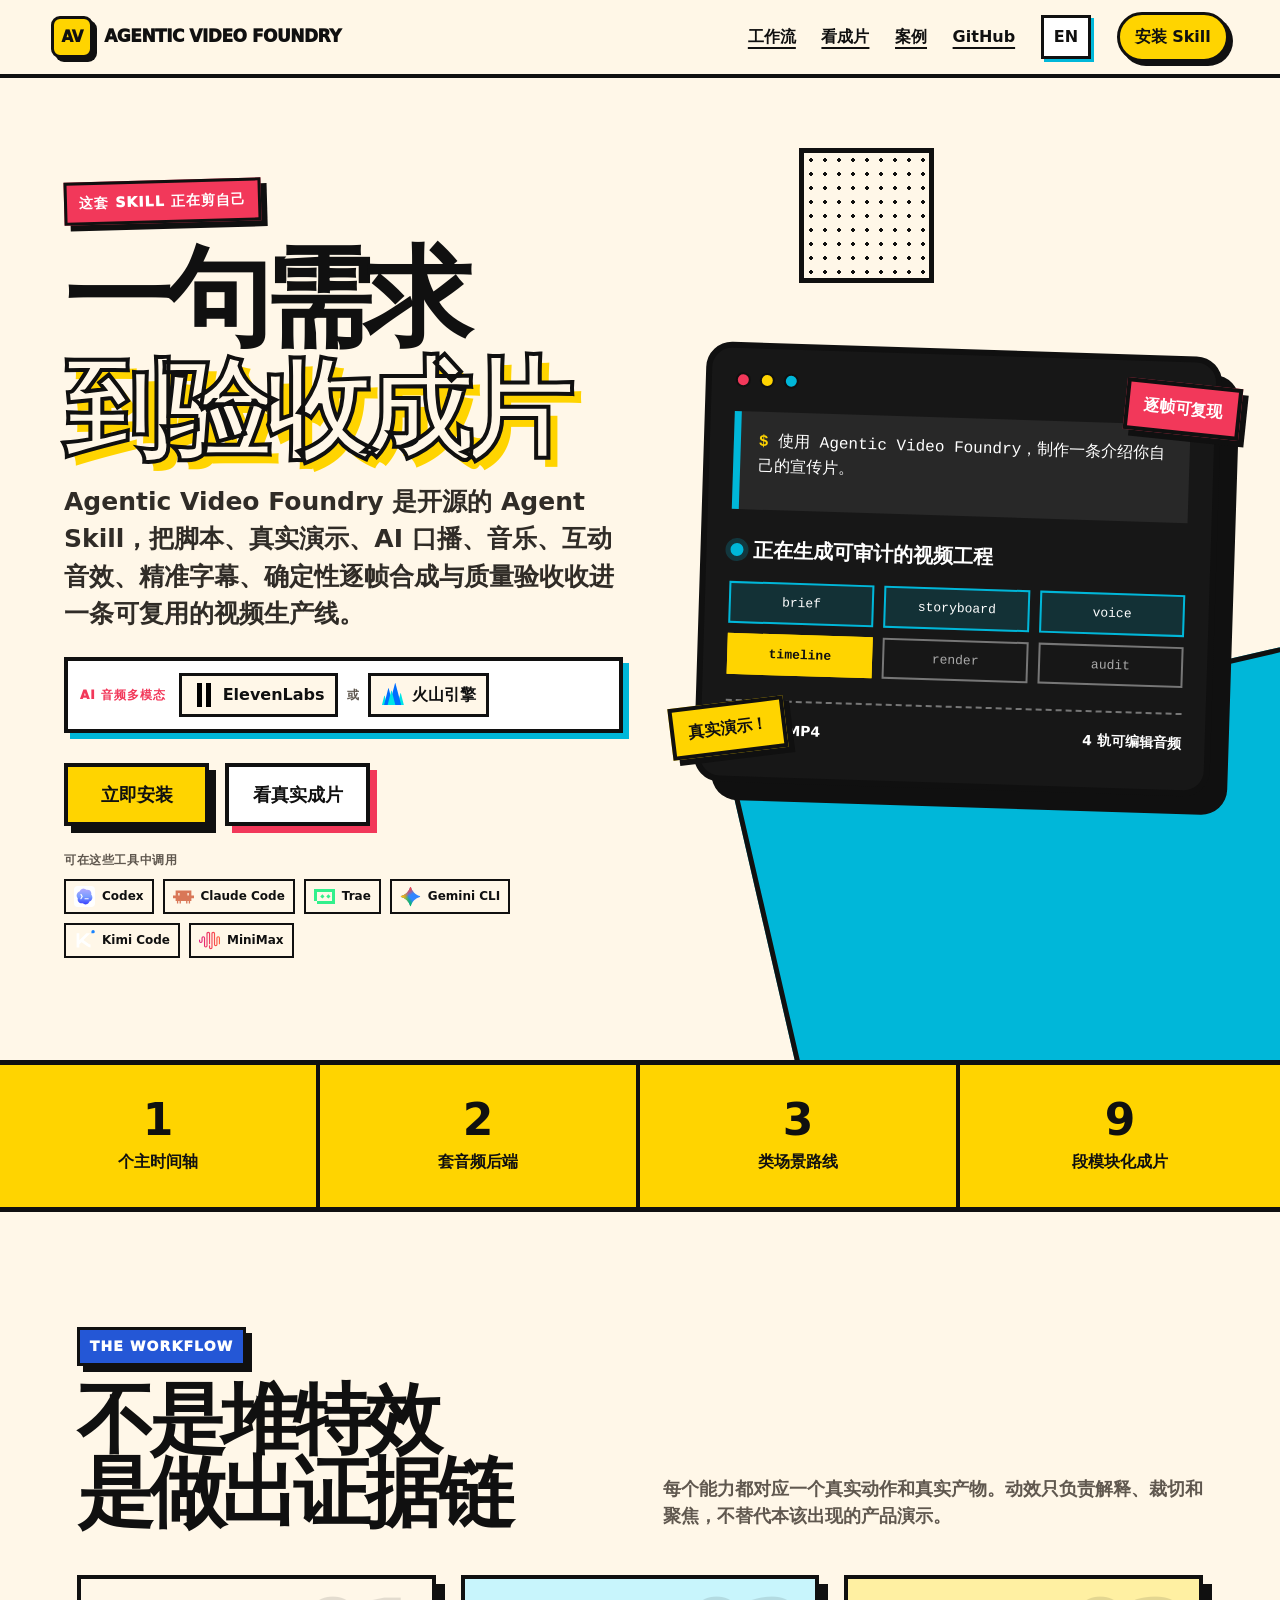
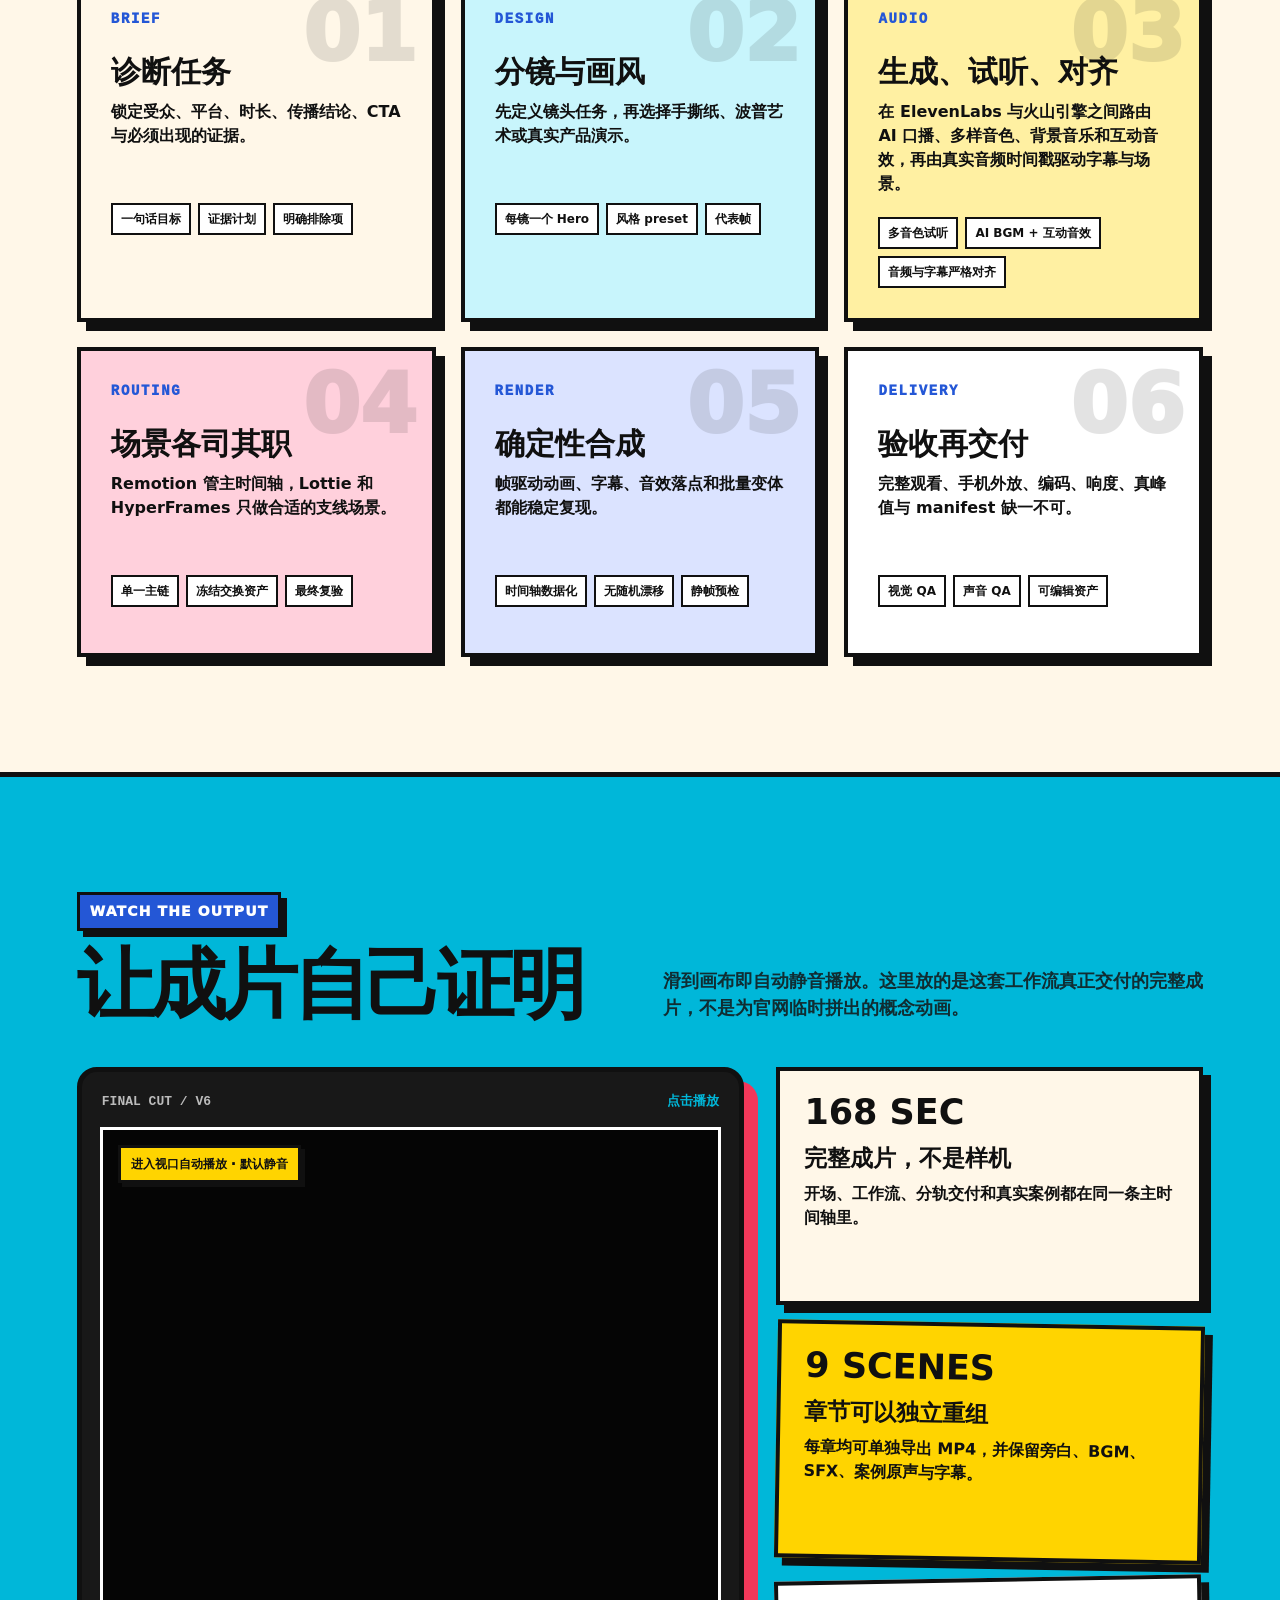
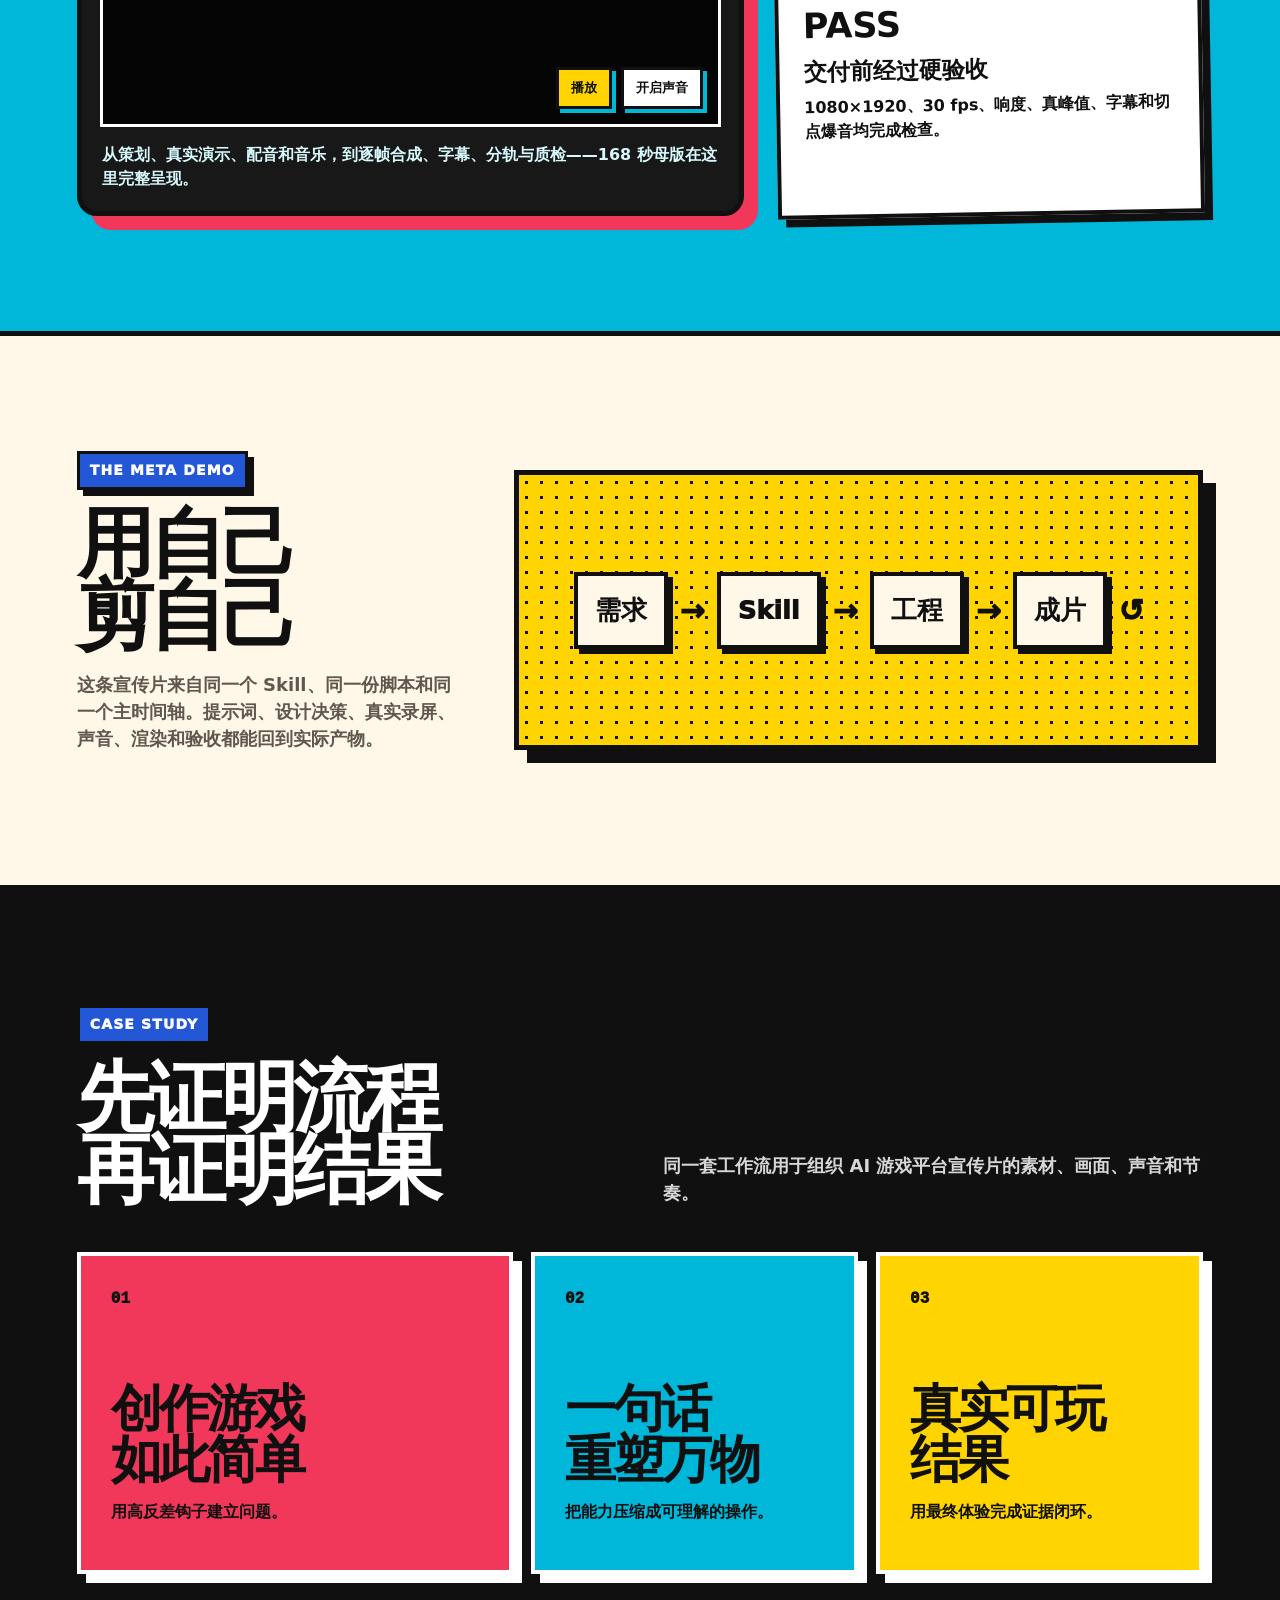
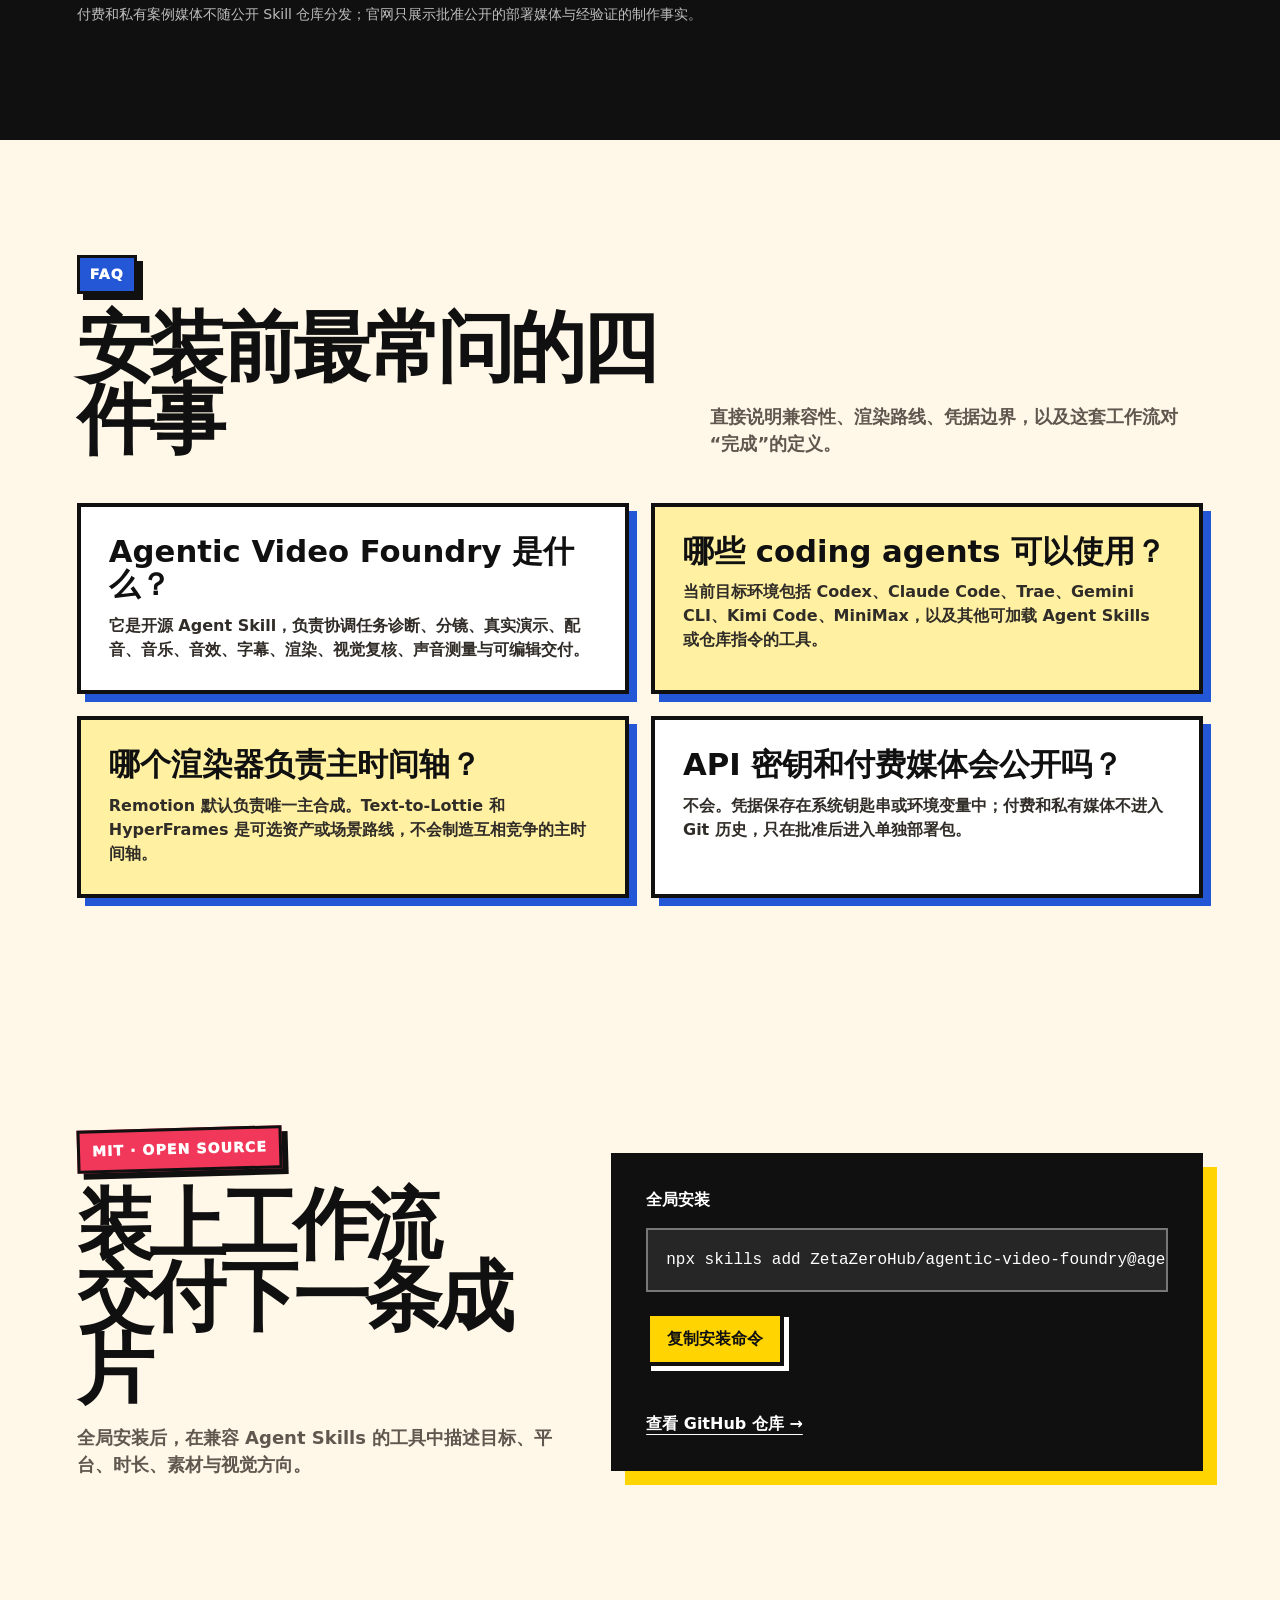
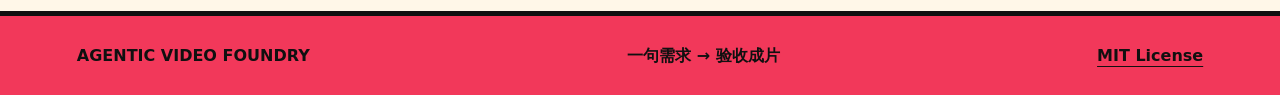
==== commit b06bd961: "feat: showcase multimodal audio and agent support" ====
--- a/website/zh/index.html
+++ b/website/zh/index.html
@@ -4,7 +4,7 @@
     <meta charset="utf-8" />
     <meta name="viewport" content="width=device-width, initial-scale=1" />
     <meta http-equiv="content-language" content="zh-CN" />
-    <meta name="description" content="Agentic Video Foundry 是开源的 AI 视频制作 Agent Skill，把创意简报、分镜、真实演示、配音、音乐、字幕、确定性逐帧合成与质量验收串成可复用的短视频生产线。" />
+    <meta name="description" content="Agentic Video Foundry 是一套开源 Agent Skill：用真实演示、ElevenLabs 或火山引擎 AI 口播/音乐/音效、精准字幕、确定性合成与硬质检，完成真正可发布的短视频。" />
     <meta name="keywords" content="Agentic Video Foundry, Agent Skill, Codex 视频制作, Remotion 工作流, AI 视频制作, 短视频自动化" />
     <meta name="author" content="ZetaZeroHub" />
     <meta name="robots" content="index,follow,max-image-preview:large,max-snippet:-1,max-video-preview:-1" />
@@ -56,7 +56,7 @@
             "@id": "https://video.zzh.app/zh/#faq",
             "mainEntity": [
               { "@type": "Question", "name": "Agentic Video Foundry 是什么？", "acceptedAnswer": { "@type": "Answer", "text": "Agentic Video Foundry 是开源 Agent Skill，负责协调任务诊断、分镜、真实产品演示、配音、音乐、音效、字幕、确定性渲染、视觉复核、声音测量和可编辑交付。" } },
-              { "@type": "Question", "name": "哪些 coding agents 可以使用？", "acceptedAnswer": { "@type": "Answer", "text": "它适用于遵循 Agent Skills 约定的工具，包括 Codex、Claude Code、Gemini CLI 和其他兼容的智能体环境。" } },
+              { "@type": "Question", "name": "哪些 coding agents 可以使用？", "acceptedAnswer": { "@type": "Answer", "text": "当前目标环境包括 Codex、Claude Code、Trae、Gemini CLI、Kimi Code、MiniMax，以及其他可加载 Agent Skills 或仓库指令的工具。" } },
               { "@type": "Question", "name": "公开仓库会包含 API 密钥或付费素材吗？", "acceptedAnswer": { "@type": "Answer", "text": "不会。密钥仅从系统钥匙串或环境变量读取；付费及私有媒体不进入 Git 历史，批准公开的展示媒体单独进入部署包。" } },
               { "@type": "Question", "name": "Agentic Video Foundry 使用哪个渲染器？", "acceptedAnswer": { "@type": "Answer", "text": "Remotion 默认负责唯一主时间轴。Text-to-Lottie 可提供矢量资产，HyperFrames 可制作 HTML 和 GSAP 场景，其他场景库按项目固定版本使用。" } }
             ]
@@ -74,7 +74,7 @@
     </header>
     <main id="main">
       <section class="hero" id="top" aria-labelledby="hero-title">
-        <div class="hero-copy"><p class="eyebrow">这套 SKILL 正在剪自己</p><h1 id="hero-title">一句需求<span>到验收成片</span></h1><p class="hero-lead">Agentic Video Foundry 是开源的 Agent Skill，把脚本、真实演示、配音、音乐、字幕、确定性逐帧合成与质量验收收进一条可复用的视频生产线。</p><div class="hero-actions"><a class="button button-primary" href="#install">立即安装</a><a class="button button-secondary" href="#evidence">看真实成片</a></div><p class="compatibility">Codex · Claude Code · Gemini CLI · Agent Skills</p></div>
+        <div class="hero-copy"><p class="eyebrow">这套 SKILL 正在剪自己</p><h1 id="hero-title">一句需求<span>到验收成片</span></h1><p class="hero-lead">Agentic Video Foundry 是开源的 Agent Skill，把脚本、真实演示、AI 口播、音乐、互动音效、精准字幕、确定性逐帧合成与质量验收收进一条可复用的视频生产线。</p><div class="audio-provider-callout" aria-label="AI 音频供应商"><span class="provider-kicker">AI 音频多模态</span><span class="provider-pill"><img src="../assets/brands/elevenlabs.svg" alt="" />ElevenLabs</span><span class="provider-or">或</span><span class="provider-pill"><img src="../assets/brands/volcengine-color.svg" alt="" />火山引擎</span></div><div class="hero-actions"><a class="button button-primary" href="#install">立即安装</a><a class="button button-secondary" href="#evidence">看真实成片</a></div><div class="agent-compatibility" aria-label="兼容的 coding agent 环境"><span>可在这些工具中调用</span><div class="agent-logo-row"><span><img src="../assets/brands/codex-color.svg" alt="" />Codex</span><span><img src="../assets/brands/claudecode-color.svg" alt="" />Claude Code</span><span><img src="../assets/brands/trae-color.svg" alt="" />Trae</span><span><img src="../assets/brands/gemini-color.svg" alt="" />Gemini CLI</span><span><img src="../assets/brands/kimi-color.svg" alt="" />Kimi Code</span><span><img src="../assets/brands/minimax-color.svg" alt="" />MiniMax</span></div></div></div>
         <div class="hero-stage" aria-label="Agentic Video Foundry 制作流程示意"><div class="browser-card"><div class="browser-dots" aria-hidden="true"><i></i><i></i><i></i></div><p class="terminal-line"><span class="terminal-prompt">$</span> 使用 Agentic Video Foundry，制作一条介绍你自己的宣传片。</p><div class="build-status"><span class="status-dot" aria-hidden="true"></span><strong>正在生成可审计的视频工程</strong></div><ol class="build-steps" aria-label="制作步骤"><li class="is-done">brief</li><li class="is-done">storyboard</li><li class="is-done">voice</li><li class="is-active">timeline</li><li>render</li><li>audit</li></ol><div class="mini-output"><span>9 段独立 MP4</span><span>4 轨可编辑音频</span></div></div><div class="burst burst-one" aria-hidden="true">真实演示！</div><div class="burst burst-two" aria-hidden="true">逐帧可复现</div></div>
       </section>
       <section class="proof-strip" aria-label="核心能力数字"><article><strong>1</strong><span>个主时间轴</span></article><article><strong>2</strong><span>套音频后端</span></article><article><strong>3</strong><span>类场景路线</span></article><article><strong>9</strong><span>段模块化成片</span></article></section>
@@ -83,7 +83,7 @@
         <div class="workflow-grid">
           <article class="workflow-card card-paper"><span class="card-number">01</span><p class="card-label">BRIEF</p><h3>诊断任务</h3><p>锁定受众、平台、时长、传播结论、CTA 与必须出现的证据。</p><ul><li>一句话目标</li><li>证据计划</li><li>明确排除项</li></ul></article>
           <article class="workflow-card card-cyan"><span class="card-number">02</span><p class="card-label">DESIGN</p><h3>分镜与画风</h3><p>先定义镜头任务，再选择手撕纸、波普艺术或真实产品演示。</p><ul><li>每镜一个 Hero</li><li>风格 preset</li><li>代表帧</li></ul></article>
-          <article class="workflow-card card-yellow"><span class="card-number">03</span><p class="card-label">AUDIO</p><h3>试听后定稿</h3><p>ElevenLabs 与火山豆包语音可切换，真实旁白时长驱动时间轴。</p><ul><li>同稿试听</li><li>词级对齐</li><li>可感知 BGM</li></ul></article>
+          <article class="workflow-card card-yellow"><span class="card-number">03</span><p class="card-label">AUDIO</p><h3>生成、试听、对齐</h3><p>在 ElevenLabs 与火山引擎之间路由 AI 口播、多样音色、背景音乐和互动音效，再由真实音频时间戳驱动字幕与场景。</p><ul><li>多音色试听</li><li>AI BGM + 互动音效</li><li>音频与字幕严格对齐</li></ul></article>
           <article class="workflow-card card-red"><span class="card-number">04</span><p class="card-label">ROUTING</p><h3>场景各司其职</h3><p>Remotion 管主时间轴，Lottie 和 HyperFrames 只做合适的支线场景。</p><ul><li>单一主链</li><li>冻结交换资产</li><li>最终复验</li></ul></article>
           <article class="workflow-card card-blue"><span class="card-number">05</span><p class="card-label">RENDER</p><h3>确定性合成</h3><p>帧驱动动画、字幕、音效落点和批量变体都能稳定复现。</p><ul><li>时间轴数据化</li><li>无随机漂移</li><li>静帧预检</li></ul></article>
           <article class="workflow-card card-white"><span class="card-number">06</span><p class="card-label">DELIVERY</p><h3>验收再交付</h3><p>完整观看、手机外放、编码、响度、真峰值与 manifest 缺一不可。</p><ul><li>视觉 QA</li><li>声音 QA</li><li>可编辑资产</li></ul></article>
@@ -95,7 +95,7 @@
       </section>
       <section class="section self-demo" aria-labelledby="self-demo-title"><div class="self-demo-copy"><p class="section-kicker">THE META DEMO</p><h2 id="self-demo-title">用自己<br />剪自己</h2><p>这条宣传片来自同一个 Skill、同一份脚本和同一个主时间轴。提示词、设计决策、真实录屏、声音、渲染和验收都能回到实际产物。</p></div><div class="loop-diagram" aria-label="自我演示闭环"><span>需求</span><i aria-hidden="true">→</i><span>Skill</span><i aria-hidden="true">→</i><span>工程</span><i aria-hidden="true">→</i><span>成片</span><i aria-hidden="true">↺</i></div></section>
       <section class="section case-section" id="case-study" aria-labelledby="case-title"><div class="section-heading case-heading"><div><p class="section-kicker">CASE STUDY</p><h2 id="case-title">先证明流程<br />再证明结果</h2></div><p>同一套工作流用于组织 AI 游戏平台宣传片的素材、画面、声音和节奏。</p></div><div class="case-panels" aria-label="AI 游戏平台宣传片内容概览"><article class="case-panel case-pink"><span>01</span><h3>创作游戏<br />如此简单</h3><p>用高反差钩子建立问题。</p></article><article class="case-panel case-cyan"><span>02</span><h3>一句话<br />重塑万物</h3><p>把能力压缩成可理解的操作。</p></article><article class="case-panel case-yellow"><span>03</span><h3>真实可玩<br />结果</h3><p>用最终体验完成证据闭环。</p></article></div><p class="case-note">付费和私有案例媒体不随公开 Skill 仓库分发；官网只展示批准公开的部署媒体与经验证的制作事实。</p></section>
-      <section class="section faq-section" id="faq" aria-labelledby="faq-title"><div class="section-heading"><div><p class="section-kicker">FAQ</p><h2 id="faq-title">安装前最常问的四件事</h2></div><p>直接说明兼容性、渲染路线、凭据边界，以及这套工作流对“完成”的定义。</p></div><div class="faq-grid"><article><h3>Agentic Video Foundry 是什么？</h3><p>它是开源 Agent Skill，负责协调任务诊断、分镜、真实演示、配音、音乐、音效、字幕、渲染、视觉复核、声音测量与可编辑交付。</p></article><article><h3>哪些 coding agents 可以使用？</h3><p>它适用于遵循 Agent Skills 约定的工具，包括 Codex、Claude Code、Gemini CLI 和其他兼容的智能体环境。</p></article><article><h3>哪个渲染器负责主时间轴？</h3><p>Remotion 默认负责唯一主合成。Text-to-Lottie 和 HyperFrames 是可选资产或场景路线，不会制造互相竞争的主时间轴。</p></article><article><h3>API 密钥和付费媒体会公开吗？</h3><p>不会。凭据保存在系统钥匙串或环境变量中；付费和私有媒体不进入 Git 历史，只在批准后进入单独部署包。</p></article></div></section>
+      <section class="section faq-section" id="faq" aria-labelledby="faq-title"><div class="section-heading"><div><p class="section-kicker">FAQ</p><h2 id="faq-title">安装前最常问的四件事</h2></div><p>直接说明兼容性、渲染路线、凭据边界，以及这套工作流对“完成”的定义。</p></div><div class="faq-grid"><article><h3>Agentic Video Foundry 是什么？</h3><p>它是开源 Agent Skill，负责协调任务诊断、分镜、真实演示、配音、音乐、音效、字幕、渲染、视觉复核、声音测量与可编辑交付。</p></article><article><h3>哪些 coding agents 可以使用？</h3><p>当前目标环境包括 Codex、Claude Code、Trae、Gemini CLI、Kimi Code、MiniMax，以及其他可加载 Agent Skills 或仓库指令的工具。</p></article><article><h3>哪个渲染器负责主时间轴？</h3><p>Remotion 默认负责唯一主合成。Text-to-Lottie 和 HyperFrames 是可选资产或场景路线，不会制造互相竞争的主时间轴。</p></article><article><h3>API 密钥和付费媒体会公开吗？</h3><p>不会。凭据保存在系统钥匙串或环境变量中；付费和私有媒体不进入 Git 历史，只在批准后进入单独部署包。</p></article></div></section>
       <section class="section install-section" id="install" aria-labelledby="install-title"><div><p class="eyebrow">MIT · OPEN SOURCE</p><h2 id="install-title">装上工作流<br />交付下一条成片</h2><p>全局安装后，在兼容 Agent Skills 的工具中描述目标、平台、时长、素材与视觉方向。</p></div><div class="install-panel"><p>全局安装</p><pre><code data-install-command>npx skills add ZetaZeroHub/agentic-video-foundry@agentic-video-foundry -g -y</code></pre><button class="copy-button" type="button" data-copy-button aria-describedby="copy-status">复制安装命令</button><p class="copy-status" id="copy-status" role="status" aria-live="polite"></p><a class="repo-link" href="https://github.com/ZetaZeroHub/agentic-video-foundry">查看 GitHub 仓库 →</a></div></section>
     </main>
     <footer class="site-footer"><span>AGENTIC VIDEO FOUNDRY</span><span>一句需求 → 验收成片</span><a href="https://github.com/ZetaZeroHub/agentic-video-foundry/blob/main/LICENSE">MIT License</a></footer>
--- a/website/styles.css
+++ b/website/styles.css
@@ -254,10 +254,77 @@
   font-weight: 850;
 }
 
+.audio-provider-callout {
+  display: flex;
+  flex-wrap: wrap;
+  align-items: center;
+  gap: 9px;
+  max-width: 720px;
+  margin-top: 24px;
+  padding: 12px;
+  border: 4px solid var(--ink);
+  background: var(--white);
+  box-shadow: 6px 6px 0 var(--cyan);
+}
+
+.provider-kicker {
+  margin-right: 4px;
+  color: var(--red);
+  font-size: 12px;
+  font-weight: 1000;
+  letter-spacing: .08em;
+}
+
+.provider-pill,
+.agent-logo-row span {
+  display: inline-flex;
+  align-items: center;
+  gap: 7px;
+  font-weight: 900;
+}
+
+.provider-pill {
+  padding: 7px 10px;
+  border: 3px solid var(--ink);
+  background: var(--paper);
+}
+
+.provider-pill img { width: 24px; height: 24px; object-fit: contain; }
+.provider-or { color: var(--muted); font-size: 12px; font-weight: 900; text-transform: uppercase; }
+
+.agent-compatibility {
+  margin-top: 25px;
+  color: var(--muted);
+  font-size: 12px;
+  font-weight: 950;
+  letter-spacing: .05em;
+}
+
+.agent-logo-row {
+  display: flex;
+  flex-wrap: wrap;
+  gap: 9px;
+  margin-top: 10px;
+}
+
+.agent-logo-row span {
+  min-height: 34px;
+  padding: 5px 8px;
+  border: 2px solid var(--ink);
+  background: var(--paper);
+  color: var(--ink);
+  font-size: 12px;
+  letter-spacing: 0;
+}
+
+.agent-logo-row img { width: 21px; height: 21px; object-fit: contain; }
+
 .hero-stage {
   position: relative;
   min-width: 0;
 }
+
+.hero-copy { min-width: 0; }
 
 .browser-card {
   min-height: 440px;
@@ -851,6 +918,12 @@
   .hero h1 { font-size: clamp(51px, 15vw, 72px); }
   .hero h1 span { -webkit-text-stroke-width: 3px; text-shadow: 6px 6px 0 var(--yellow); }
   .hero-actions { display: grid; grid-template-columns: 1fr; }
+  .audio-provider-callout { width: 100%; max-width: 100%; align-items: flex-start; box-sizing: border-box; overflow: hidden; }
+  .provider-kicker { flex-basis: 100%; }
+  .provider-pill { flex: 1 1 100%; min-width: 0; font-size: 13px; }
+  .provider-or { display: none; }
+  .agent-logo-row { width: 100%; max-width: 100%; }
+  .agent-logo-row span { flex: 1 1 100%; min-width: 0; box-sizing: border-box; font-size: 11px; white-space: nowrap; }
   .button { width: 100%; }
   .terminal-line { font-size: 14px; }
   .build-steps { grid-template-columns: repeat(2, 1fr); }
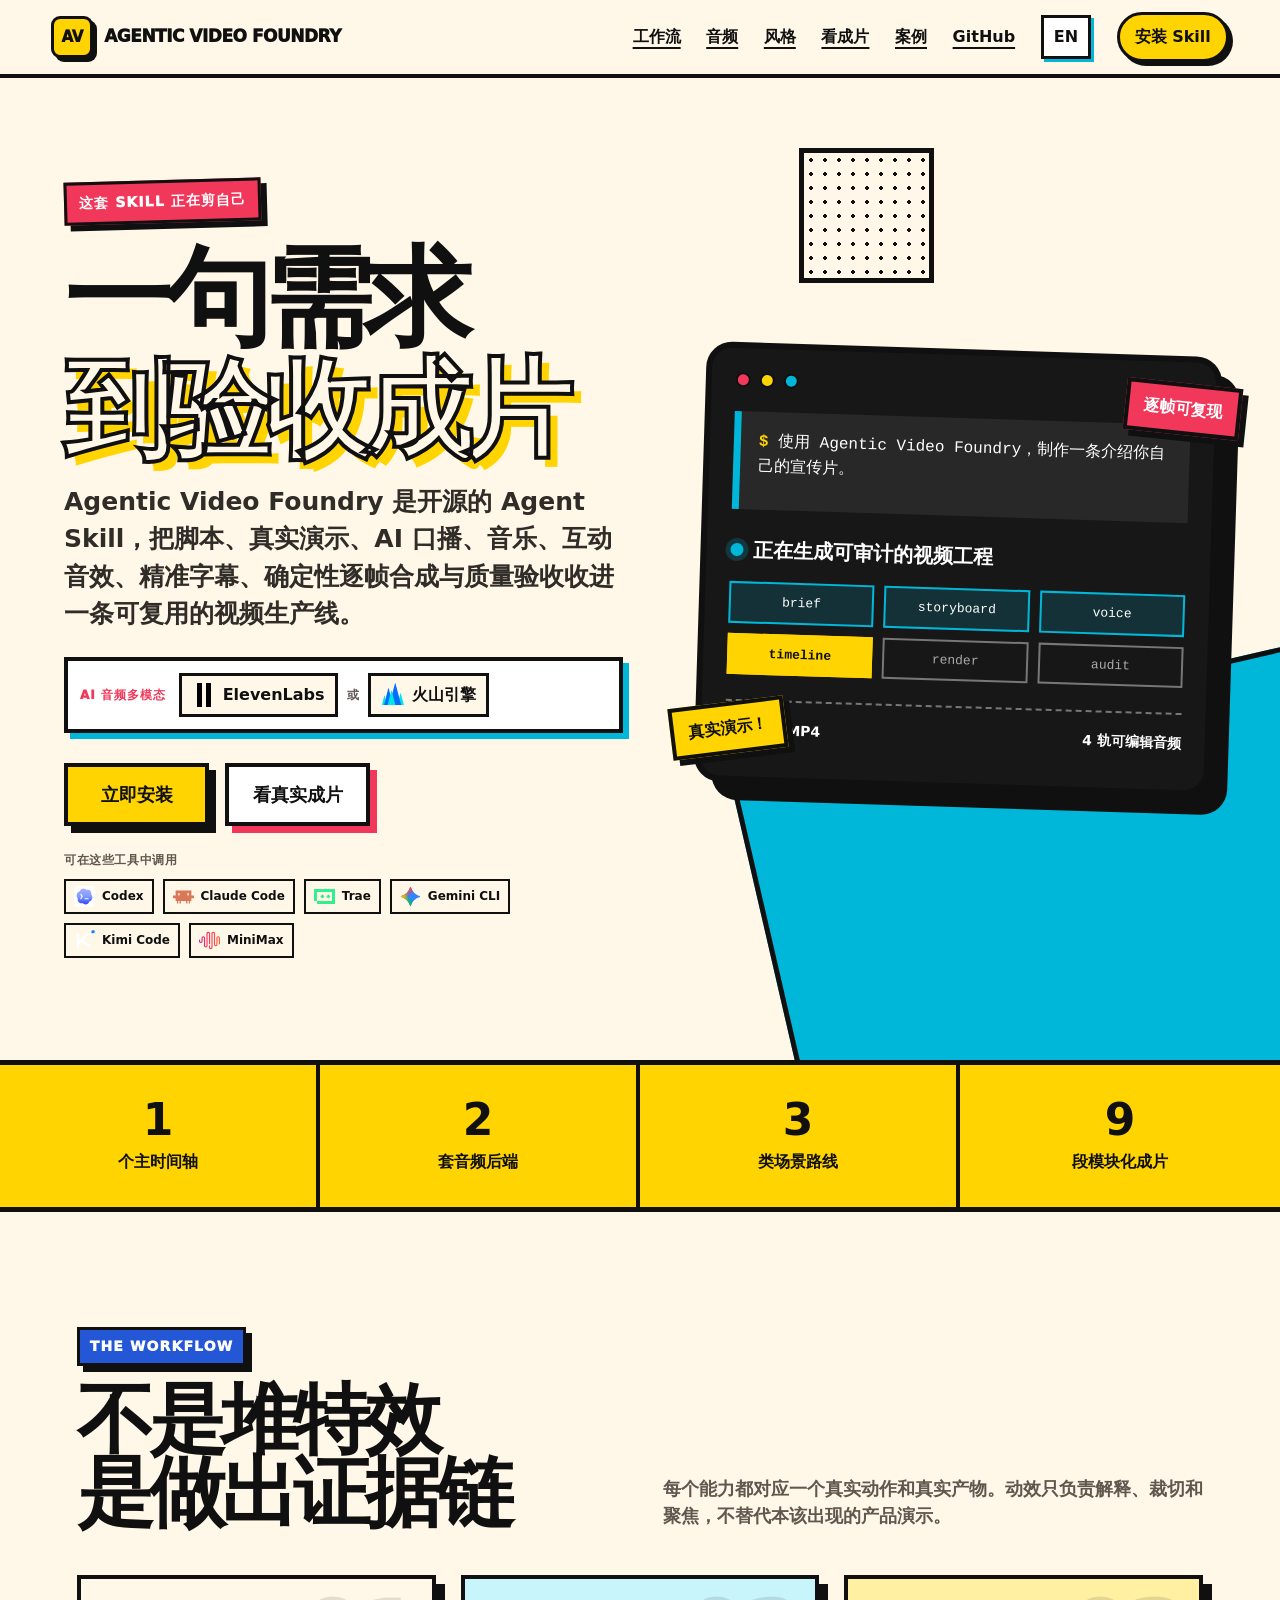
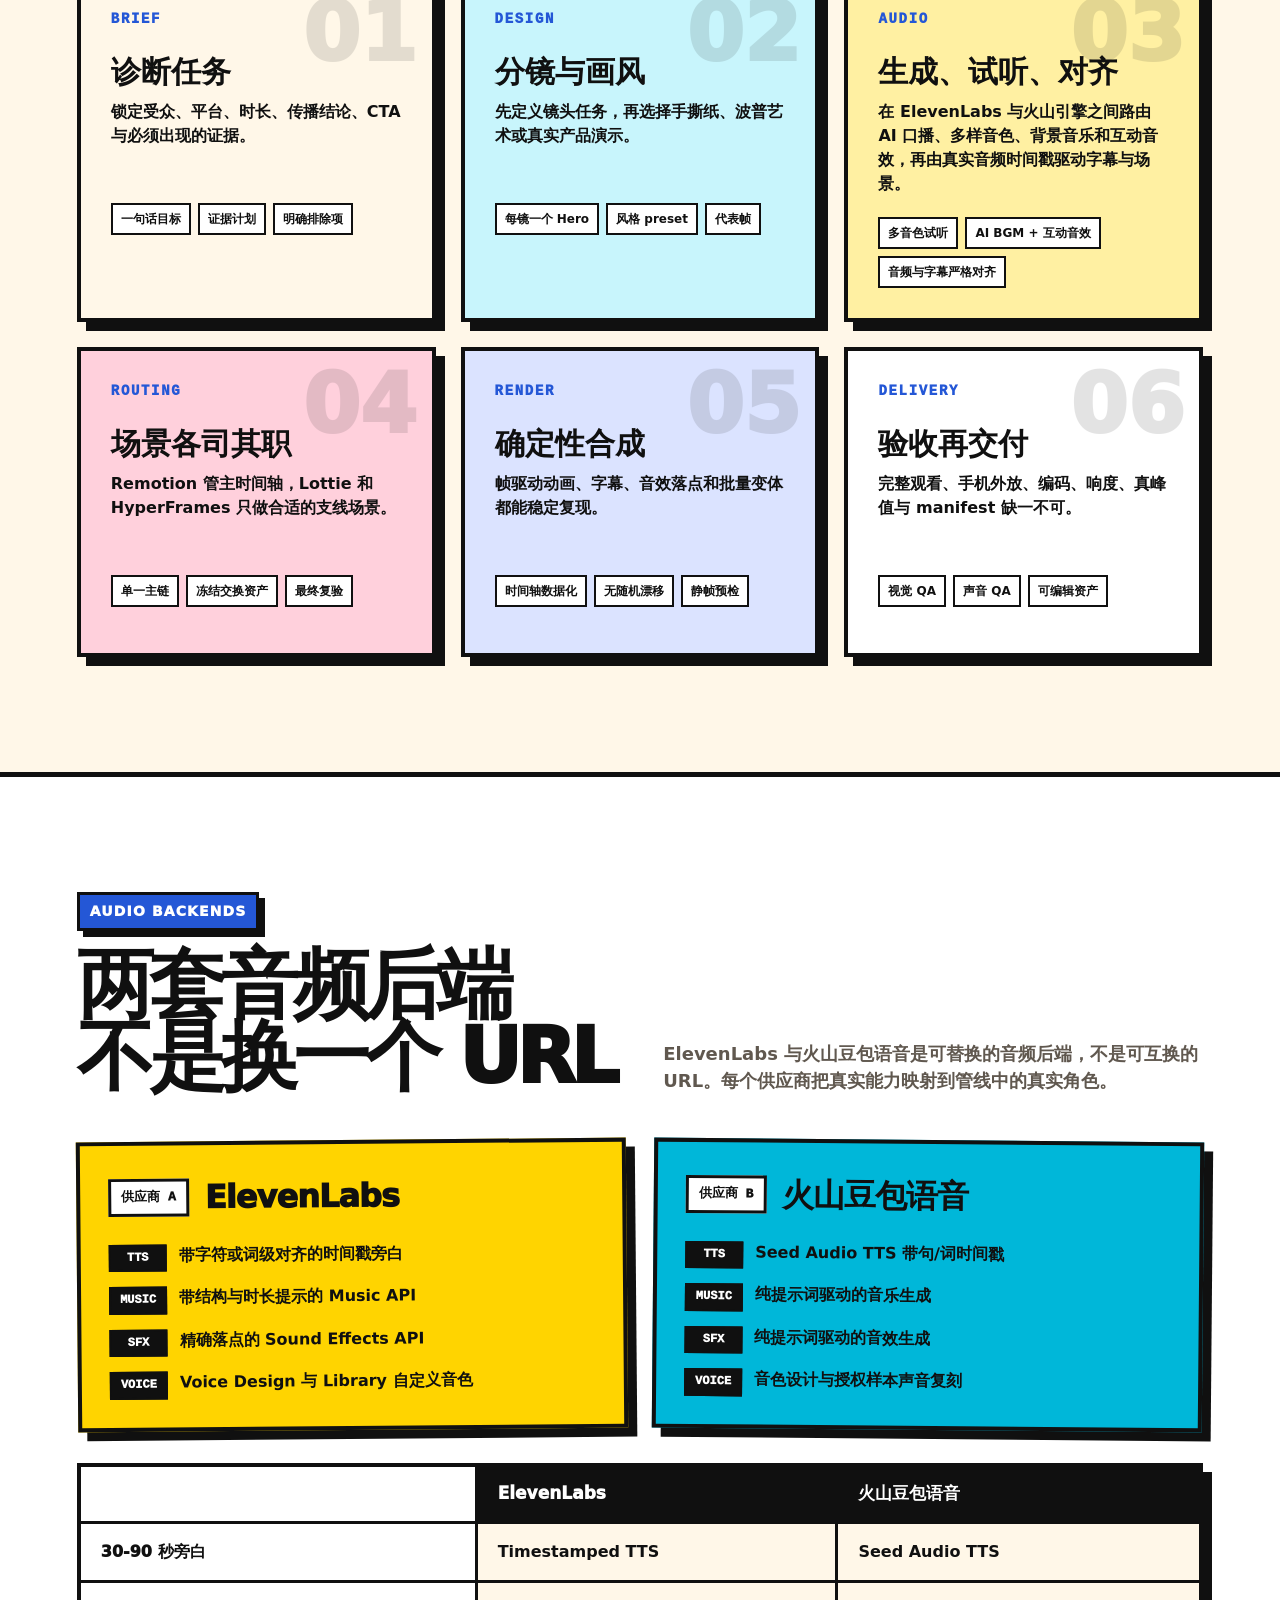
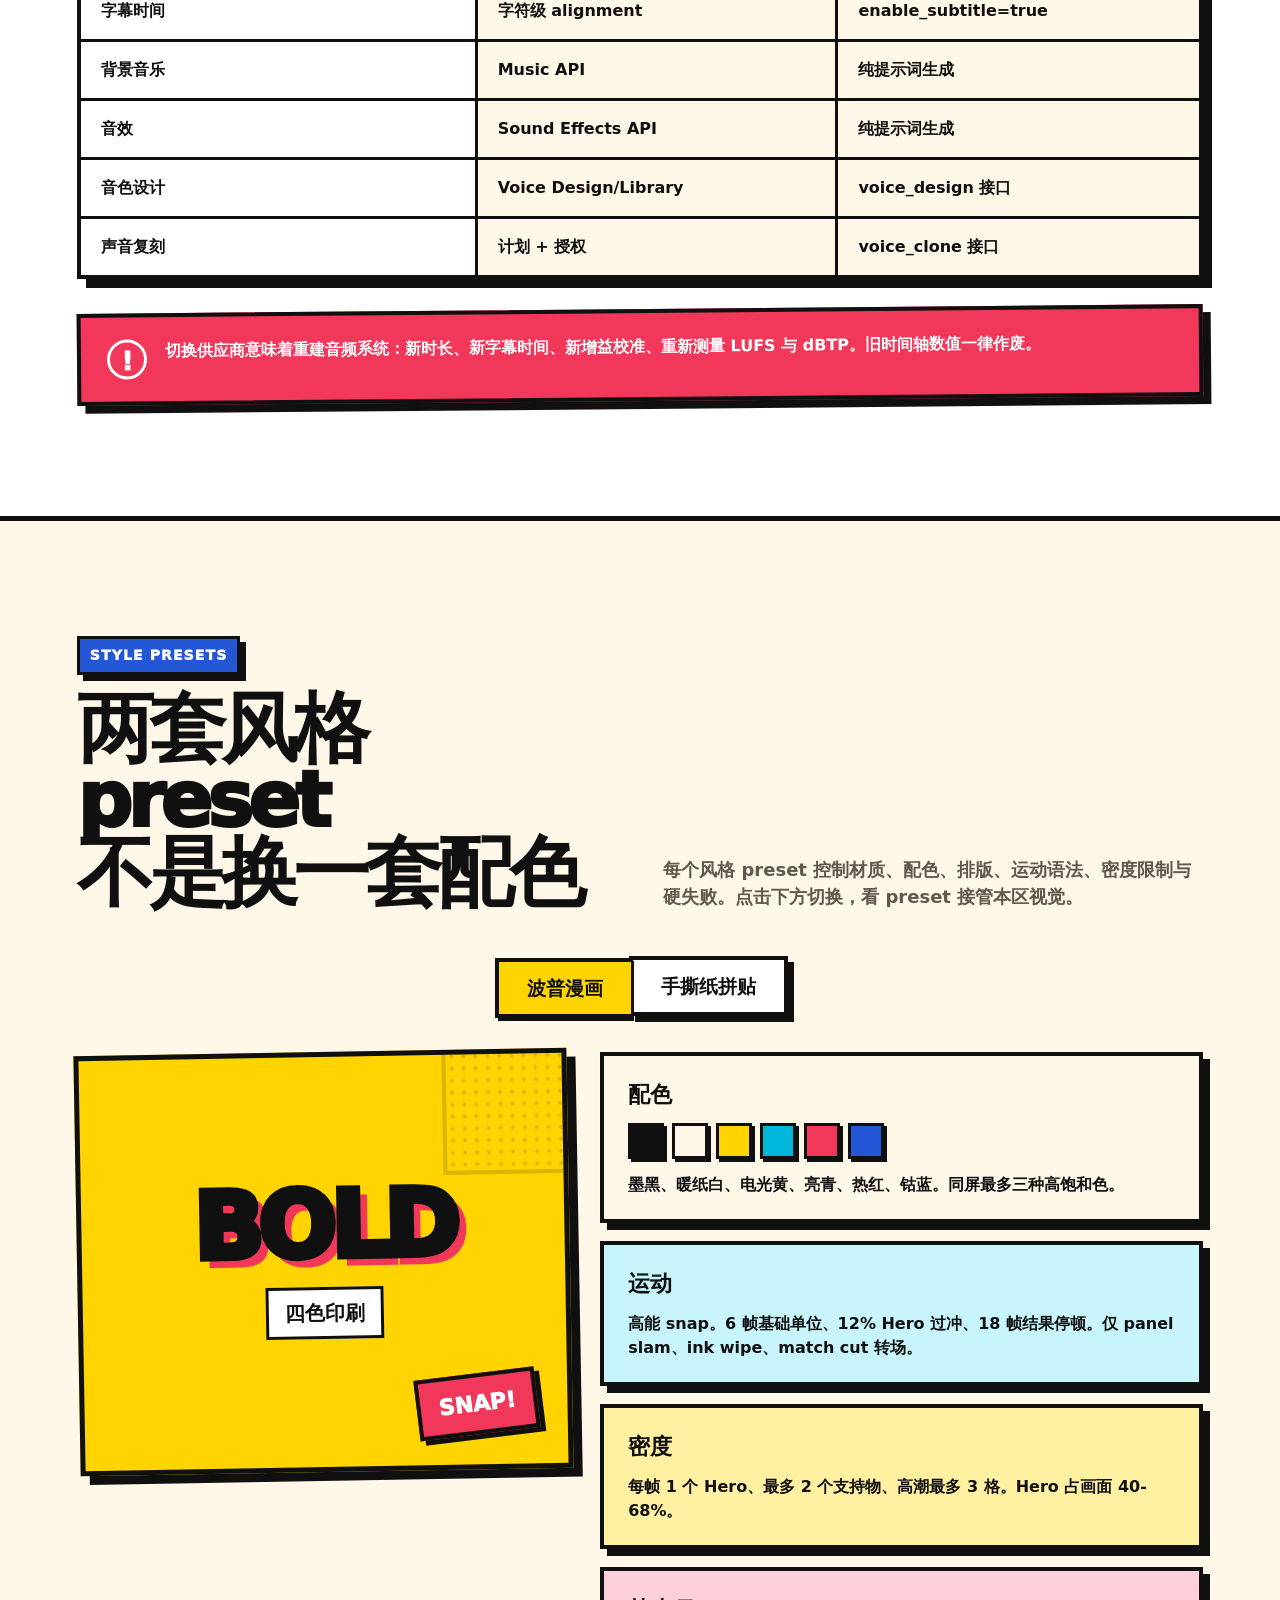
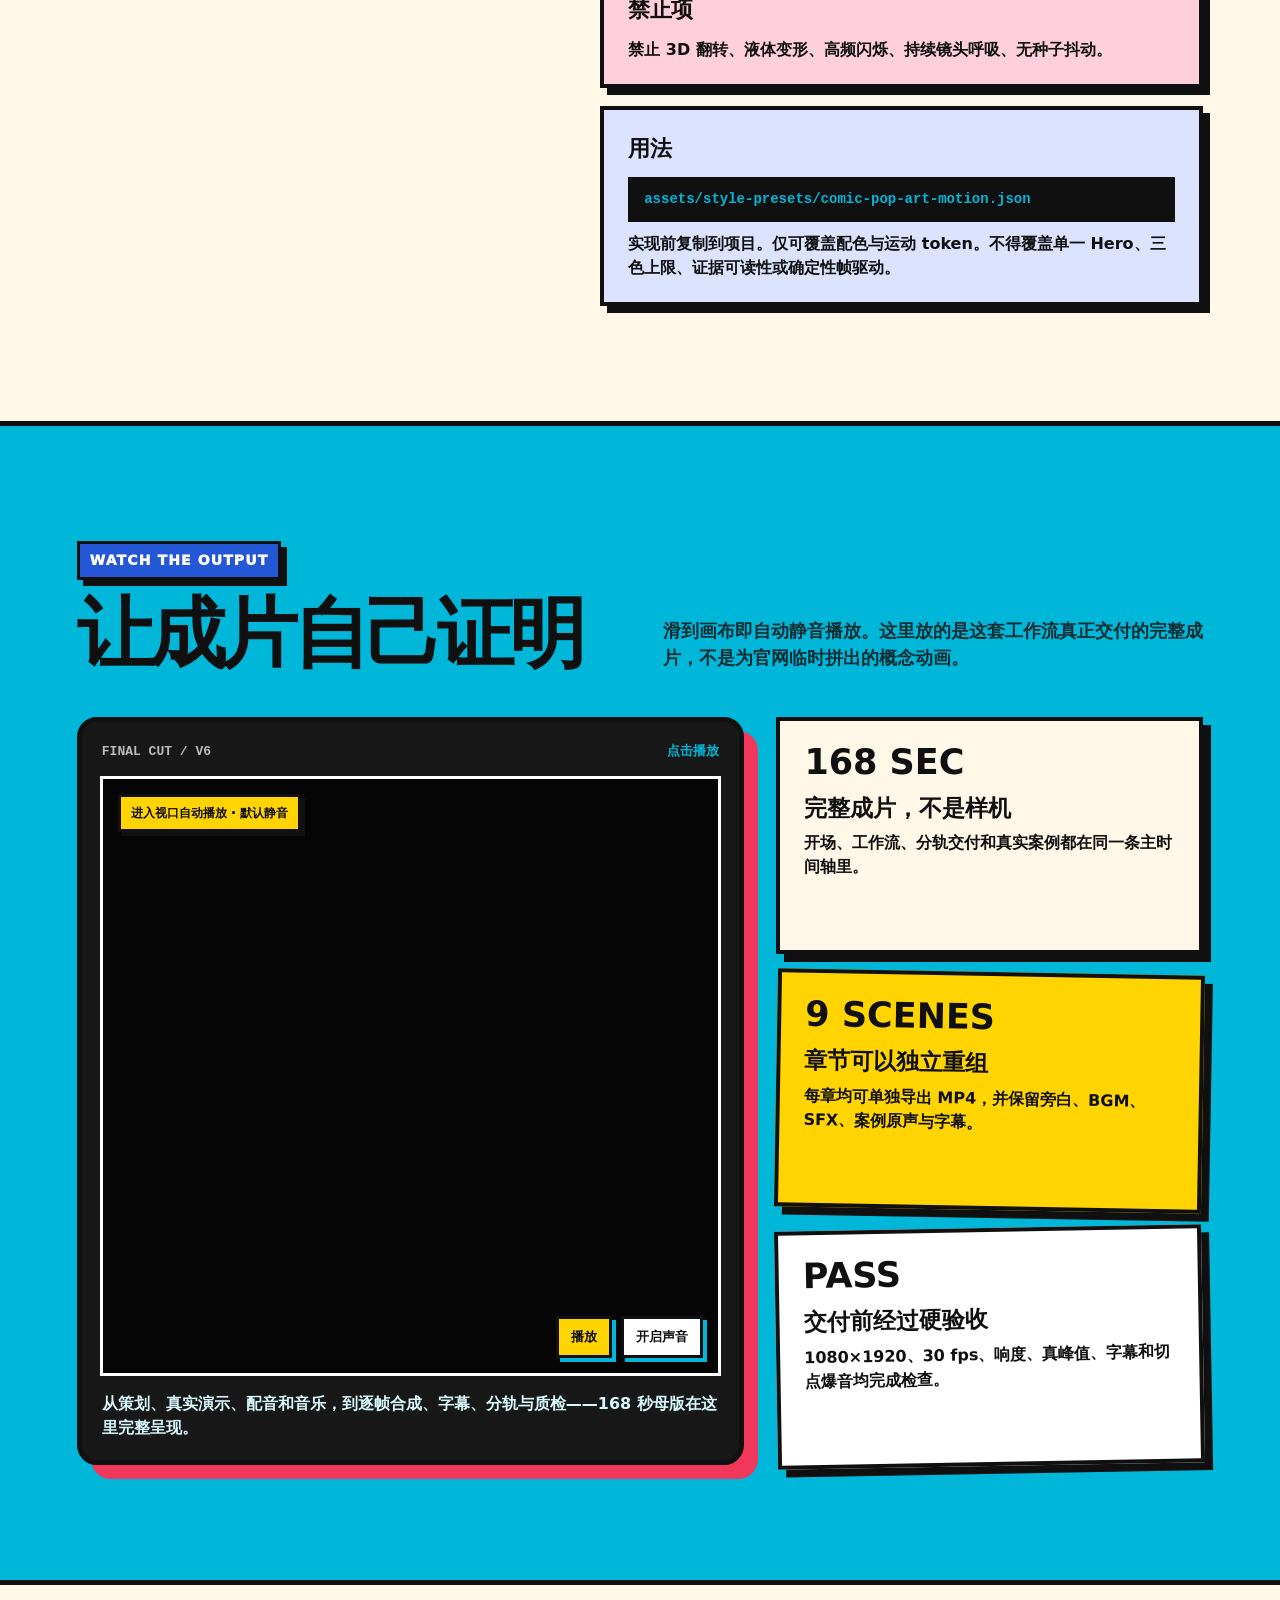
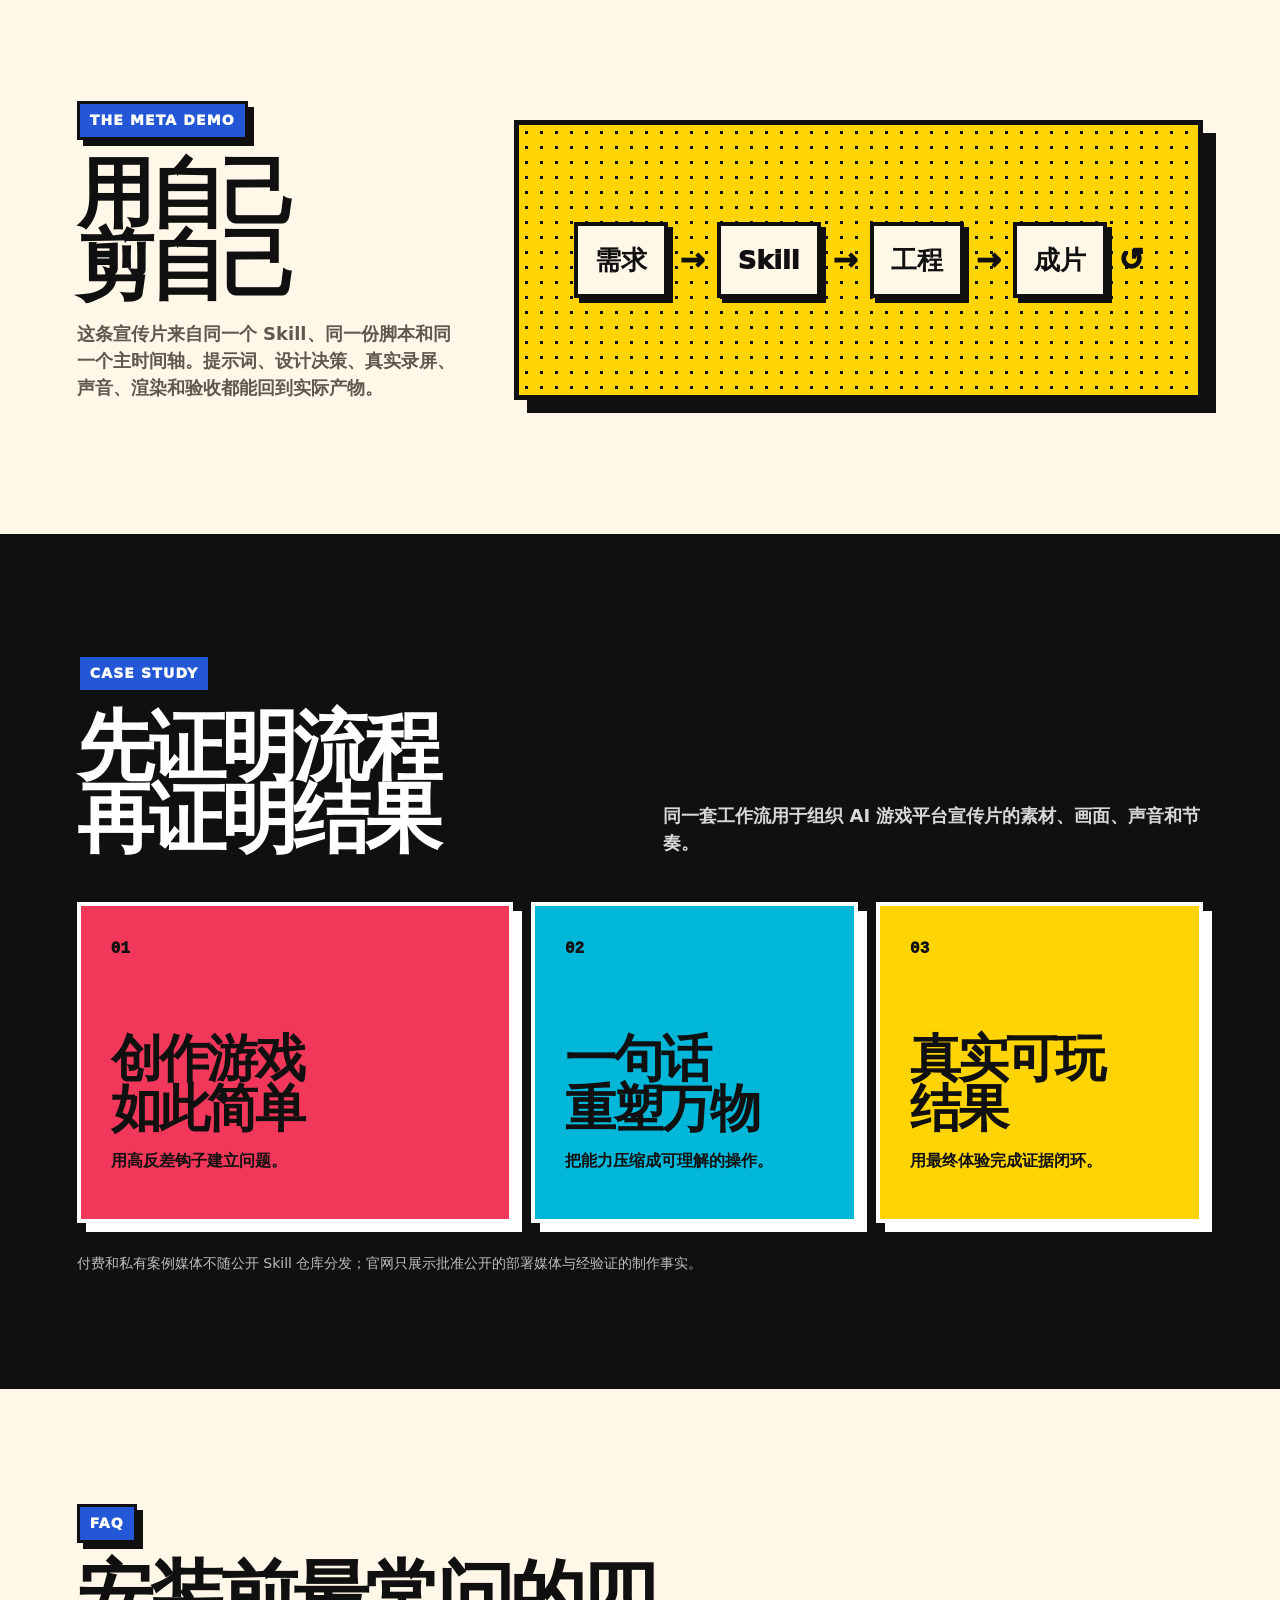
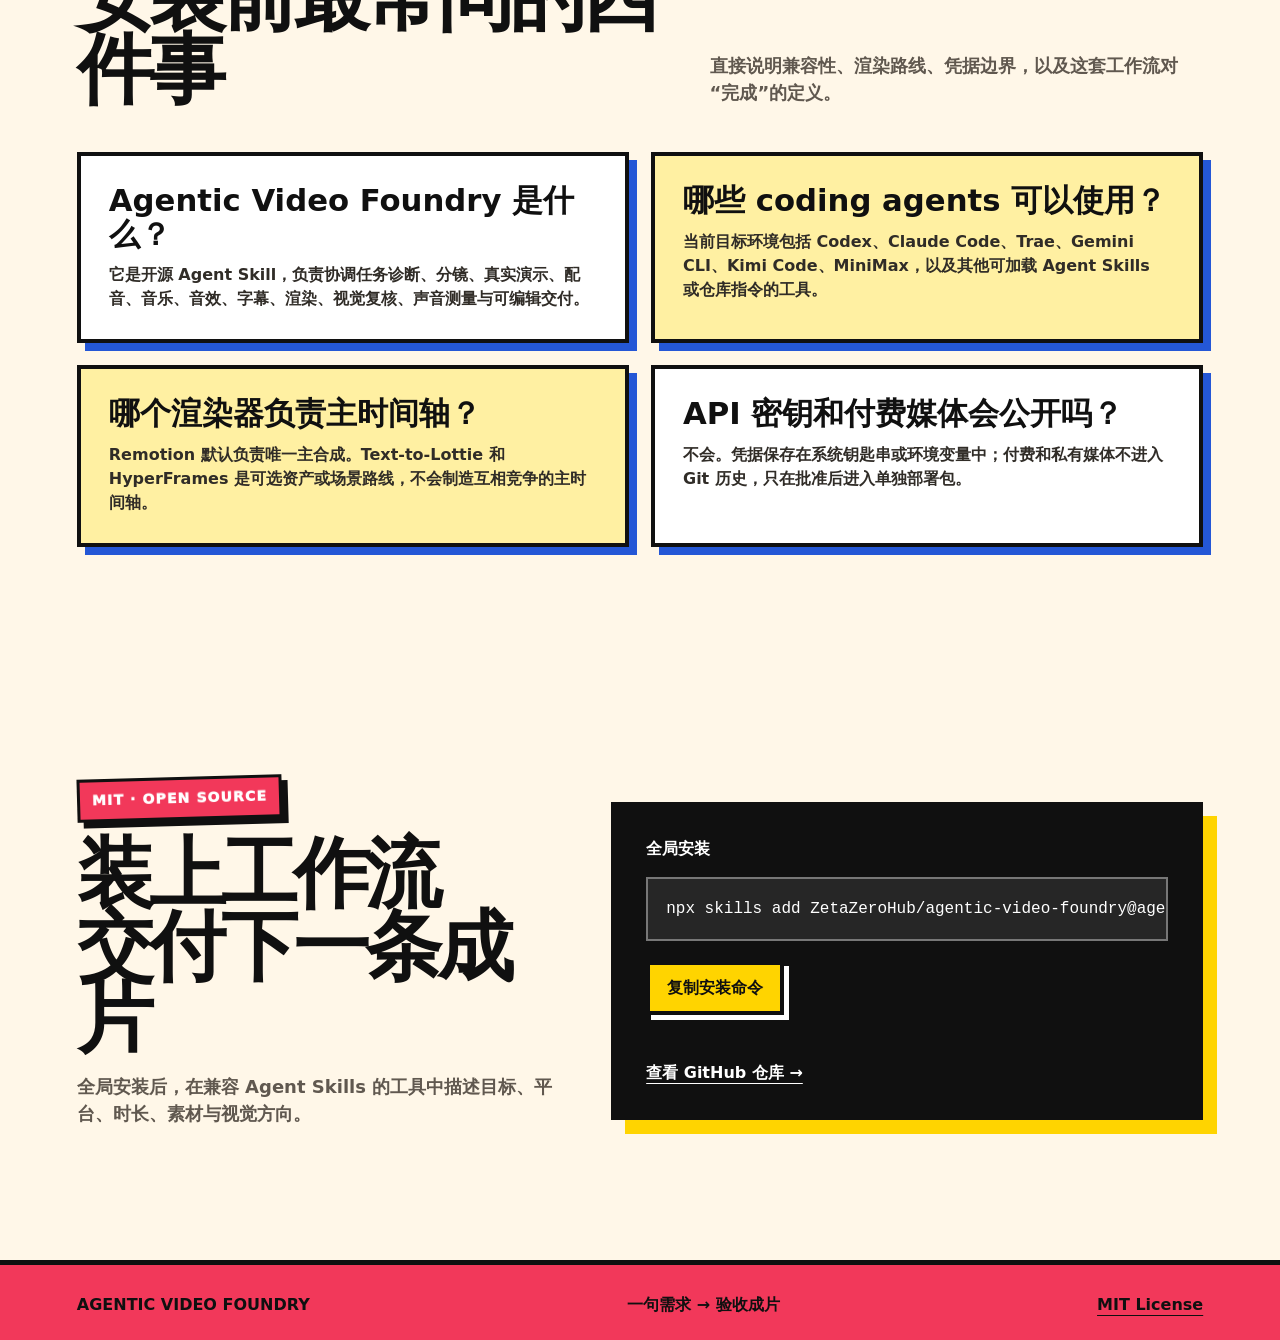
==== commit 0328c8bd: "feat: add audio providers & style presets sections, fix logo layout, add cache busting - Add audio-p" ====
--- a/website/zh/index.html
+++ b/website/zh/index.html
@@ -31,7 +31,7 @@
     <link rel="icon" type="image/svg+xml" href="../favicon.svg" />
     <link rel="apple-touch-icon" href="../assets/apple-touch-icon.png" />
     <link rel="manifest" href="../site.webmanifest" />
-    <link rel="stylesheet" href="../styles.css" />
+    <link rel="stylesheet" href="../styles.css?v=20250819" />
     <script type="application/ld+json">
       {
         "@context": "https://schema.org",
@@ -64,13 +64,13 @@
         ]
       }
     </script>
-    <script src="../site.js" defer></script>
+    <script src="../site.js?v=20250819" defer></script>
   </head>
   <body>
     <a class="skip-link" href="#main">跳到主要内容</a>
     <header class="site-header" data-header>
       <a class="brand" href="#top" aria-label="Agentic Video Foundry 首页"><span class="brand-mark" aria-hidden="true">AV</span><span>AGENTIC VIDEO FOUNDRY</span></a>
-      <nav class="site-nav" aria-label="主要导航"><a href="#workflow">工作流</a><a href="#evidence">看成片</a><a href="#case-study">案例</a><a href="https://github.com/ZetaZeroHub/agentic-video-foundry">GitHub</a><a class="language-link" href="../" lang="en" hreflang="en">EN</a><a class="nav-cta" href="#install">安装 Skill</a></nav>
+      <nav class="site-nav" aria-label="主要导航"><a href="#workflow">工作流</a><a href="#audio-providers">音频</a><a href="#style-presets">风格</a><a href="#evidence">看成片</a><a href="#case-study">案例</a><a href="https://github.com/ZetaZeroHub/agentic-video-foundry">GitHub</a><a class="language-link" href="../" lang="en" hreflang="en">EN</a><a class="nav-cta" href="#install">安装 Skill</a></nav>
     </header>
     <main id="main">
       <section class="hero" id="top" aria-labelledby="hero-title">
@@ -89,6 +89,110 @@
           <article class="workflow-card card-white"><span class="card-number">06</span><p class="card-label">DELIVERY</p><h3>验收再交付</h3><p>完整观看、手机外放、编码、响度、真峰值与 manifest 缺一不可。</p><ul><li>视觉 QA</li><li>声音 QA</li><li>可编辑资产</li></ul></article>
         </div>
       </section>
+      <section class="section audio-providers-section" id="audio-providers" aria-labelledby="audio-providers-title">
+        <div class="section-heading"><div><p class="section-kicker">AUDIO BACKENDS</p><h2 id="audio-providers-title">两套音频后端<br />不是换一个 URL</h2></div><p>ElevenLabs 与火山豆包语音是可替换的音频后端，不是可互换的 URL。每个供应商把真实能力映射到管线中的真实角色。</p></div>
+        <div class="providers-grid">
+          <article class="provider-card provider-elevenlabs">
+            <div class="provider-header"><span class="provider-badge">供应商 A</span><h3>ElevenLabs</h3></div>
+            <ul class="provider-capabilities">
+              <li><span class="cap-role">TTS</span> 带字符或词级对齐的时间戳旁白</li>
+              <li><span class="cap-role">MUSIC</span> 带结构与时长提示的 Music API</li>
+              <li><span class="cap-role">SFX</span> 精确落点的 Sound Effects API</li>
+              <li><span class="cap-role">VOICE</span> Voice Design 与 Library 自定义音色</li>
+            </ul>
+          </article>
+          <article class="provider-card provider-volcengine">
+            <div class="provider-header"><span class="provider-badge">供应商 B</span><h3>火山豆包语音</h3></div>
+            <ul class="provider-capabilities">
+              <li><span class="cap-role">TTS</span> Seed Audio TTS 带句/词时间戳</li>
+              <li><span class="cap-role">MUSIC</span> 纯提示词驱动的音乐生成</li>
+              <li><span class="cap-role">SFX</span> 纯提示词驱动的音效生成</li>
+              <li><span class="cap-role">VOICE</span> 音色设计与授权样本声音复刻</li>
+            </ul>
+          </article>
+        </div>
+        <div class="capability-matrix" role="table" aria-label="音频供应商能力矩阵">
+          <div class="matrix-row matrix-header" role="row">
+            <div class="matrix-cell matrix-task" role="columnheader">任务</div>
+            <div class="matrix-cell matrix-provider" role="columnheader">ElevenLabs</div>
+            <div class="matrix-cell matrix-provider" role="columnheader">火山豆包语音</div>
+          </div>
+          <div class="matrix-row" role="row">
+            <div class="matrix-cell matrix-task" role="cell">30-90 秒旁白</div>
+            <div class="matrix-cell" role="cell">Timestamped TTS</div>
+            <div class="matrix-cell" role="cell">Seed Audio TTS</div>
+          </div>
+          <div class="matrix-row" role="row">
+            <div class="matrix-cell matrix-task" role="cell">字幕时间</div>
+            <div class="matrix-cell" role="cell">字符级 alignment</div>
+            <div class="matrix-cell" role="cell">enable_subtitle=true</div>
+          </div>
+          <div class="matrix-row" role="row">
+            <div class="matrix-cell matrix-task" role="cell">背景音乐</div>
+            <div class="matrix-cell" role="cell">Music API</div>
+            <div class="matrix-cell" role="cell">纯提示词生成</div>
+          </div>
+          <div class="matrix-row" role="row">
+            <div class="matrix-cell matrix-task" role="cell">音效</div>
+            <div class="matrix-cell" role="cell">Sound Effects API</div>
+            <div class="matrix-cell" role="cell">纯提示词生成</div>
+          </div>
+          <div class="matrix-row" role="row">
+            <div class="matrix-cell matrix-task" role="cell">音色设计</div>
+            <div class="matrix-cell" role="cell">Voice Design/Library</div>
+            <div class="matrix-cell" role="cell">voice_design 接口</div>
+          </div>
+          <div class="matrix-row" role="row">
+            <div class="matrix-cell matrix-task" role="cell">声音复刻</div>
+            <div class="matrix-cell" role="cell">计划 + 授权</div>
+            <div class="matrix-cell" role="cell">voice_clone 接口</div>
+          </div>
+        </div>
+        <div class="provider-warning"><span class="warning-icon" aria-hidden="true">!</span><p>切换供应商意味着重建音频系统：新时长、新字幕时间、新增益校准、重新测量 LUFS 与 dBTP。旧时间轴数值一律作废。</p></div>
+      </section>
+      <section class="section style-presets-section" id="style-presets" aria-labelledby="style-presets-title" data-preset-active="comic-pop-art-motion">
+        <div class="section-heading"><div><p class="section-kicker">STYLE PRESETS</p><h2 id="style-presets-title">两套风格 preset<br />不是换一套配色</h2></div><p>每个风格 preset 控制材质、配色、排版、运动语法、密度限制与硬失败。点击下方切换，看 preset 接管本区视觉。</p></div>
+        <div class="preset-tabs" role="tablist" aria-label="风格 preset 选择器">
+          <button class="preset-tab is-active" type="button" role="tab" aria-selected="true" aria-controls="preset-panel-pop" id="preset-tab-pop" data-preset="comic-pop-art-motion">波普漫画</button>
+          <button class="preset-tab" type="button" role="tab" aria-selected="false" aria-controls="preset-panel-paper" id="preset-tab-paper" data-preset="flat-paper-collage-stop-motion">手撕纸拼贴</button>
+        </div>
+        <div class="preset-panels">
+          <div class="preset-panel is-active" id="preset-panel-pop" role="tabpanel" aria-labelledby="preset-tab-pop" data-preset-panel="comic-pop-art-motion">
+            <div class="preset-visual preset-visual-pop" aria-hidden="true">
+              <div class="preset-demo-panel">
+                <div class="demo-headline">BOLD</div>
+                <div class="demo-subline">四色印刷</div>
+                <div class="demo-halftone"></div>
+                <div class="demo-burst">SNAP!</div>
+              </div>
+            </div>
+            <div class="preset-rules">
+              <article class="rule-card rule-palette"><h4>配色</h4><div class="swatch-grid"><span class="swatch" style="background:#101010" title="墨黑"></span><span class="swatch" style="background:#FFF7E8" title="纸白"></span><span class="swatch" style="background:#FFD400" title="电光黄"></span><span class="swatch" style="background:#00B7D9" title="亮青"></span><span class="swatch" style="background:#F2385A" title="热红"></span><span class="swatch" style="background:#2457D6" title="钴蓝"></span></div><p>墨黑、暖纸白、电光黄、亮青、热红、钴蓝。同屏最多三种高饱和色。</p></article>
+              <article class="rule-card rule-motion"><h4>运动</h4><p>高能 snap。6 帧基础单位、12% Hero 过冲、18 帧结果停顿。仅 panel slam、ink wipe、match cut 转场。</p></article>
+              <article class="rule-card rule-density"><h4>密度</h4><p>每帧 1 个 Hero、最多 2 个支持物、高潮最多 3 格。Hero 占画面 40-68%。</p></article>
+              <article class="rule-card rule-forbidden"><h4>禁止项</h4><p>禁止 3D 翻转、液体变形、高频闪烁、持续镜头呼吸、无种子抖动。</p></article>
+              <article class="rule-card rule-usage"><h4>用法</h4><p><code>assets/style-presets/comic-pop-art-motion.json</code></p><p>实现前复制到项目。仅可覆盖配色与运动 token。不得覆盖单一 Hero、三色上限、证据可读性或确定性帧驱动。</p></article>
+            </div>
+          </div>
+          <div class="preset-panel" id="preset-panel-paper" role="tabpanel" aria-labelledby="preset-tab-paper" data-preset-panel="flat-paper-collage-stop-motion" hidden>
+            <div class="preset-visual preset-visual-paper" aria-hidden="true">
+              <div class="preset-demo-panel">
+                <div class="demo-headline-paper">Torn</div>
+                <div class="demo-subline-paper">定格拼贴</div>
+                <div class="demo-torn-edge"></div>
+                <div class="demo-tape"></div>
+              </div>
+            </div>
+            <div class="preset-rules">
+              <article class="rule-card rule-palette"><h4>配色</h4><div class="swatch-grid"><span class="swatch" style="background:#25221F" title="墨黑"></span><span class="swatch" style="background:#F5EDD8" title="纸色"></span><span class="swatch" style="background:#8B6340" title="泥土棕"></span><span class="swatch" style="background:#5C8A3A" title="草绿"></span><span class="swatch" style="background:#7EC8E3" title="天蓝"></span><span class="swatch" style="background:#F0C75E" title="暖黄"></span></div><p>暖纤维纸、泥土棕、草绿、天蓝、暖黄。低饱和复古胶印感。</p></article>
+              <article class="rule-card rule-motion"><h4>运动</h4><p>定格停顿。2-6 帧不规则停顿、6px 微摆、最大 3° 旋转、单次落位过冲。Paper wipe、hand-set slide、page push 转场。</p></article>
+              <article class="rule-card rule-density"><h4>密度</h4><p>每帧 1 个 Hero、最多 2 个支持物、最多 6 组纸片。主体占画面 35-60%。</p></article>
+              <article class="rule-card rule-forbidden"><h4>禁止项</h4><p>禁止连续漂浮、形状变形、无种子随机抖动、所有元素同时运动。</p></article>
+              <article class="rule-card rule-usage"><h4>用法</h4><p><code>assets/style-presets/flat-paper-collage-stop-motion.json</code></p><p>实现前复制到项目。仅可覆盖配色、纹理透明度、边缘粗糙度、停顿模式。不得覆盖单一 Hero、中文优先、刚性纸片、确定性运动或证据保留。</p></article>
+            </div>
+          </div>
+        </div>
+      </section>
       <section class="section evidence-section" id="evidence" aria-labelledby="evidence-title">
         <div class="section-heading evidence-heading"><div><p class="section-kicker">WATCH THE OUTPUT</p><h2 id="evidence-title">让成片自己证明</h2></div><p>滑到画布即自动静音播放。这里放的是这套工作流真正交付的完整成片，不是为官网临时拼出的概念动画。</p></div>
         <div class="evidence-layout"><div class="evidence-video-card" data-video-card><div class="evidence-video-toolbar"><span>FINAL CUT / V6</span><span class="video-state" data-video-state>等待进入画布</span></div><div class="evidence-video-frame"><video data-evidence-video muted playsinline preload="metadata" aria-label="Agentic Video Foundry 工作流制作的完整宣传片"><source src="../assets/agentic-video-foundry-demo.mp4" type="video/mp4" />你的浏览器暂不支持 HTML5 视频播放。</video><div class="video-badge">进入视口自动播放 · 默认静音</div><div class="video-controls" aria-label="视频控制"><button type="button" data-video-toggle aria-label="播放视频">播放</button><button type="button" data-video-mute aria-label="开启视频声音">开启声音</button></div></div><p class="evidence-video-caption">从策划、真实演示、配音和音乐，到逐帧合成、字幕、分轨与质检——168 秒母版在这里完整呈现。</p></div><div class="evidence-notes"><article><strong>168 SEC</strong><h3>完整成片，不是样机</h3><p>开场、工作流、分轨交付和真实案例都在同一条主时间轴里。</p></article><article><strong>9 SCENES</strong><h3>章节可以独立重组</h3><p>每章均可单独导出 MP4，并保留旁白、BGM、SFX、案例原声与字幕。</p></article><article><strong>PASS</strong><h3>交付前经过硬验收</h3><p>1080×1920、30 fps、响度、真峰值、字幕和切点爆音均完成检查。</p></article></div></div>
--- a/website/styles.css
+++ b/website/styles.css
@@ -918,12 +918,12 @@
   .hero h1 { font-size: clamp(51px, 15vw, 72px); }
   .hero h1 span { -webkit-text-stroke-width: 3px; text-shadow: 6px 6px 0 var(--yellow); }
   .hero-actions { display: grid; grid-template-columns: 1fr; }
-  .audio-provider-callout { width: 100%; max-width: 100%; align-items: flex-start; box-sizing: border-box; overflow: hidden; }
+  .audio-provider-callout { width: 100%; max-width: 100%; align-items: flex-start; box-sizing: border-box; }
   .provider-kicker { flex-basis: 100%; }
-  .provider-pill { flex: 1 1 100%; min-width: 0; font-size: 13px; }
+  .provider-pill { flex: 0 1 auto; min-width: 0; font-size: 13px; }
   .provider-or { display: none; }
   .agent-logo-row { width: 100%; max-width: 100%; }
-  .agent-logo-row span { flex: 1 1 100%; min-width: 0; box-sizing: border-box; font-size: 11px; white-space: nowrap; }
+  .agent-logo-row span { flex: 0 1 auto; min-width: 0; box-sizing: border-box; font-size: 11px; white-space: nowrap; }
   .button { width: 100%; }
   .terminal-line { font-size: 14px; }
   .build-steps { grid-template-columns: repeat(2, 1fr); }
@@ -951,4 +951,506 @@
   html { scroll-behavior: auto; }
   *, *::before, *::after { transition: none !important; animation: none !important; }
   .browser-card, .burst, .evidence-notes article { transform: none; }
-}
+  .preset-demo-panel > *, .demo-burst, .demo-tape { transition: none; animation: none; }
+}
+
+/* ── Audio providers section ─────────────────────────── */
+
+.audio-providers-section {
+  border-top: 5px solid var(--ink);
+  background: var(--white);
+}
+
+.providers-grid {
+  display: grid;
+  grid-template-columns: repeat(2, minmax(0, 1fr));
+  gap: 26px;
+  max-width: var(--content);
+  margin: 0 auto 34px;
+}
+
+.provider-card {
+  padding: 28px;
+  border: 4px solid var(--ink);
+  box-shadow: var(--shadow);
+}
+
+.provider-elevenlabs {
+  background: var(--yellow);
+  transform: rotate(-0.5deg);
+}
+
+.provider-volcengine {
+  background: var(--cyan);
+  transform: rotate(0.5deg);
+}
+
+.provider-header {
+  display: flex;
+  align-items: center;
+  gap: 16px;
+  margin-bottom: 22px;
+}
+
+.provider-badge {
+  padding: 6px 10px;
+  border: 3px solid var(--ink);
+  background: var(--white);
+  font-family: ui-monospace, monospace;
+  font-size: 13px;
+  font-weight: 1000;
+}
+
+.provider-header h3 {
+  margin: 0;
+  font-size: 32px;
+  font-weight: 1000;
+  letter-spacing: -0.03em;
+}
+
+.provider-capabilities {
+  margin: 0;
+  padding: 0;
+  list-style: none;
+  display: grid;
+  gap: 14px;
+}
+
+.provider-capabilities li {
+  display: flex;
+  align-items: baseline;
+  gap: 12px;
+  font-weight: 720;
+  line-height: 1.45;
+}
+
+.cap-role {
+  flex-shrink: 0;
+  min-width: 58px;
+  padding: 3px 8px;
+  border: 2px solid var(--ink);
+  background: var(--ink);
+  color: var(--white);
+  font-family: ui-monospace, monospace;
+  font-size: 12px;
+  font-weight: 1000;
+  text-align: center;
+}
+
+.capability-matrix {
+  max-width: var(--content);
+  margin: 0 auto 30px;
+  border: 4px solid var(--ink);
+  background: var(--paper);
+  box-shadow: var(--shadow);
+  overflow: hidden;
+}
+
+.matrix-row {
+  display: grid;
+  grid-template-columns: 1.1fr 1fr 1fr;
+  border-bottom: 3px solid var(--ink);
+  transition: background-color 0.15s ease-out;
+}
+
+.matrix-row:last-child {
+  border-bottom: 0;
+}
+
+.matrix-row:not(.matrix-header):hover {
+  background: var(--yellow);
+}
+
+.matrix-cell {
+  padding: 16px 20px;
+  font-weight: 720;
+  border-right: 3px solid var(--ink);
+  display: flex;
+  align-items: center;
+}
+
+.matrix-cell:last-child {
+  border-right: 0;
+}
+
+.matrix-header {
+  background: var(--ink);
+  color: var(--white);
+}
+
+.matrix-header .matrix-cell {
+  font-weight: 1000;
+  font-size: 17px;
+  padding: 14px 20px;
+}
+
+.matrix-task {
+  font-weight: 1000;
+  background: var(--white);
+}
+
+.provider-warning {
+  display: flex;
+  align-items: flex-start;
+  gap: 18px;
+  max-width: var(--content);
+  margin: 0 auto;
+  padding: 22px 26px;
+  border: 4px solid var(--ink);
+  background: var(--red);
+  color: var(--white);
+  box-shadow: 8px 8px 0 var(--ink);
+  transform: rotate(-0.5deg);
+}
+
+.provider-warning p {
+  margin: 0;
+  font-weight: 850;
+  line-height: 1.5;
+}
+
+.warning-icon {
+  flex-shrink: 0;
+  display: grid;
+  width: 40px;
+  height: 40px;
+  place-items: center;
+  border: 3px solid var(--white);
+  border-radius: 50%;
+  font-size: 26px;
+  font-weight: 1000;
+}
+
+/* ── Style presets section ───────────────────────────── */
+
+.style-presets-section {
+  border-top: 5px solid var(--ink);
+  background: var(--paper);
+  transition: background-color 0.25s ease-out;
+}
+
+.style-presets-section[data-preset-active="flat-paper-collage-stop-motion"] {
+  background: #F5EDD8;
+}
+
+.preset-tabs {
+  display: flex;
+  justify-content: center;
+  gap: 0;
+  max-width: var(--content);
+  margin: 0 auto 36px;
+}
+
+.preset-tab {
+  min-height: 52px;
+  padding: 12px 28px;
+  border: 4px solid var(--ink);
+  background: var(--white);
+  box-shadow: 6px 6px 0 var(--ink);
+  color: var(--ink);
+  font: inherit;
+  font-size: 19px;
+  font-weight: 1000;
+  cursor: pointer;
+  transition: transform 0.12s ease-out, box-shadow 0.12s ease-out, background-color 0.15s ease-out;
+}
+
+.preset-tab:first-child {
+  border-right: 0;
+}
+
+.preset-tab:hover {
+  background: var(--yellow);
+}
+
+.preset-tab:active {
+  transform: translate(3px, 3px);
+  box-shadow: 2px 2px 0 var(--ink);
+}
+
+.preset-tab.is-active {
+  background: var(--yellow);
+  transform: translate(2px, 2px);
+  box-shadow: 3px 3px 0 var(--ink);
+}
+
+.style-presets-section[data-preset-active="flat-paper-collage-stop-motion"] .preset-tab.is-active {
+  background: #F0C75E;
+}
+
+.preset-tab:focus-visible {
+  outline: 4px solid var(--blue);
+  outline-offset: 3px;
+}
+
+.preset-panels {
+  max-width: var(--content);
+  margin: 0 auto;
+}
+
+.preset-panel {
+  display: grid;
+  grid-template-columns: minmax(0, 0.9fr) minmax(0, 1.1fr);
+  gap: 30px;
+  align-items: start;
+}
+
+.preset-panel[hidden] {
+  display: none;
+}
+
+/* Visual preview block */
+
+.preset-visual {
+  position: sticky;
+  top: 100px;
+}
+
+.preset-demo-panel {
+  position: relative;
+  min-height: 420px;
+  border: 5px solid var(--ink);
+  box-shadow: var(--shadow);
+  overflow: hidden;
+  display: flex;
+  flex-direction: column;
+  justify-content: center;
+  align-items: center;
+  padding: 40px;
+  transition: background-color 0.25s ease-out, transform 0.2s ease-out;
+}
+
+.preset-visual-pop .preset-demo-panel {
+  background: var(--yellow);
+  transform: rotate(-1deg);
+}
+
+.preset-visual-paper .preset-demo-panel {
+  background: #F5EDD8;
+  transform: rotate(0.5deg);
+}
+
+.demo-headline {
+  font-size: clamp(60px, 8vw, 92px);
+  font-weight: 1000;
+  letter-spacing: -0.06em;
+  line-height: 0.92;
+  color: var(--ink);
+  -webkit-text-stroke: 3px var(--ink);
+  text-shadow: 8px 8px 0 var(--red);
+}
+
+.demo-subline {
+  margin-top: 18px;
+  padding: 8px 16px;
+  border: 3px solid var(--ink);
+  background: var(--white);
+  font-size: 20px;
+  font-weight: 1000;
+}
+
+.demo-halftone {
+  position: absolute;
+  right: -20px;
+  top: -20px;
+  width: 140px;
+  height: 140px;
+  background-image: radial-gradient(var(--ink) 2px, transparent 2px);
+  background-size: 12px 12px;
+  opacity: 0.15;
+  border: 4px solid var(--ink);
+}
+
+.demo-burst {
+  position: absolute;
+  right: 30px;
+  bottom: 30px;
+  padding: 10px 18px;
+  border: 4px solid var(--ink);
+  background: var(--red);
+  color: var(--white);
+  font-size: 22px;
+  font-weight: 1000;
+  transform: rotate(-6deg);
+  box-shadow: 5px 5px 0 var(--ink);
+  transition: transform 0.2s ease-out;
+}
+
+.preset-demo-panel:hover .demo-burst {
+  transform: rotate(-6deg) scale(1.08);
+}
+
+.demo-headline-paper {
+  font-size: clamp(60px, 8vw, 92px);
+  font-weight: 1000;
+  letter-spacing: -0.05em;
+  line-height: 0.92;
+  color: #25221F;
+  text-shadow: 4px 4px 0 rgba(61, 43, 31, 0.18);
+}
+
+.demo-subline-paper {
+  margin-top: 18px;
+  padding: 8px 16px;
+  border: 3px solid #3D2B1F;
+  background: #FAF6EC;
+  color: #3D2B1F;
+  font-size: 20px;
+  font-weight: 1000;
+}
+
+.demo-torn-edge {
+  position: absolute;
+  left: 0;
+  top: 0;
+  width: 100%;
+  height: 14px;
+  background: linear-gradient(90deg, transparent 0%, #FAF6EC 8%, transparent 15%, #FAF6EC 22%, transparent 30%, #FAF6EC 38%, transparent 45%, #FAF6EC 52%, transparent 60%, #FAF6EC 68%, transparent 75%, #FAF6EC 82%, transparent 90%, #FAF6EC 95%, transparent 100%);
+  opacity: 0.6;
+}
+
+.demo-tape {
+  position: absolute;
+  right: 40px;
+  top: 30px;
+  width: 90px;
+  height: 28px;
+  background: rgba(240, 199, 94, 0.75);
+  border: 2px solid rgba(61, 43, 31, 0.3);
+  transform: rotate(-3deg);
+  transition: transform 0.2s ease-out;
+}
+
+.preset-demo-panel:hover .demo-tape {
+  transform: rotate(-3deg) translateY(-3px);
+}
+
+/* Rule cards */
+
+.preset-rules {
+  display: grid;
+  gap: 18px;
+}
+
+.rule-card {
+  padding: 22px 24px;
+  border: 4px solid var(--ink);
+  background: var(--white);
+  box-shadow: 7px 7px 0 var(--ink);
+}
+
+.rule-card h4 {
+  margin: 0 0 12px;
+  font-size: 22px;
+  font-weight: 1000;
+  letter-spacing: -0.02em;
+}
+
+.rule-card p {
+  margin: 0;
+  font-weight: 720;
+  line-height: 1.5;
+}
+
+.rule-card code {
+  display: block;
+  margin: 8px 0 10px;
+  padding: 10px 14px;
+  border: 2px solid var(--ink);
+  background: var(--ink);
+  color: var(--cyan);
+  font-family: ui-monospace, monospace;
+  font-size: 14px;
+  font-weight: 850;
+  overflow-x: auto;
+  white-space: nowrap;
+}
+
+.rule-palette {
+  background: var(--paper);
+}
+
+.rule-motion {
+  background: #c8f5fc;
+}
+
+.rule-density {
+  background: #fff0a2;
+}
+
+.rule-forbidden {
+  background: #ffd0dc;
+}
+
+.rule-usage {
+  background: #dbe3ff;
+}
+
+.style-presets-section[data-preset-active="flat-paper-collage-stop-motion"] .rule-palette {
+  background: #F5EDD8;
+}
+
+.style-presets-section[data-preset-active="flat-paper-collage-stop-motion"] .rule-motion {
+  background: #d4e8d0;
+}
+
+.style-presets-section[data-preset-active="flat-paper-collage-stop-motion"] .rule-density {
+  background: #f5e6c8;
+}
+
+.style-presets-section[data-preset-active="flat-paper-collage-stop-motion"] .rule-forbidden {
+  background: #e8d4d4;
+}
+
+.style-presets-section[data-preset-active="flat-paper-collage-stop-motion"] .rule-usage {
+  background: #d8e0f0;
+}
+
+.swatch-grid {
+  display: flex;
+  flex-wrap: wrap;
+  gap: 8px;
+  margin-bottom: 14px;
+}
+
+.swatch {
+  display: block;
+  width: 36px;
+  height: 36px;
+  border: 3px solid var(--ink);
+  box-shadow: 3px 3px 0 var(--ink);
+}
+
+/* ── Responsive for new sections ─────────────────────── */
+
+@media (max-width: 1060px) {
+  .providers-grid { grid-template-columns: 1fr; }
+  .preset-panel { grid-template-columns: 1fr; }
+  .preset-visual { position: static; }
+  .preset-demo-panel { min-height: 300px; }
+}
+
+@media (max-width: 800px) {
+  .matrix-row { grid-template-columns: 1fr; }
+  .matrix-cell { border-right: 0; border-bottom: 2px solid var(--ink); }
+  .matrix-cell:last-child { border-bottom: 0; }
+  .matrix-header .matrix-cell { font-size: 15px; }
+  .preset-tabs { flex-direction: column; gap: 0; }
+  .preset-tab:first-child { border-right: 4px solid var(--ink); border-bottom: 0; }
+  .provider-warning { flex-direction: column; align-items: center; text-align: center; }
+}
+
+@media (max-width: 480px) {
+  .provider-card { padding: 22px; }
+  .provider-header h3 { font-size: 26px; }
+  .provider-capabilities li { font-size: 14px; }
+  .cap-role { min-width: 48px; font-size: 11px; }
+  .matrix-cell { padding: 12px 14px; font-size: 14px; }
+  .preset-demo-panel { min-height: 240px; padding: 24px; }
+  .demo-headline, .demo-headline-paper { font-size: clamp(42px, 12vw, 60px); }
+  .rule-card { padding: 18px 20px; }
+  .rule-card h4 { font-size: 19px; }
+  .rule-card p { font-size: 14px; }
+  .rule-card code { font-size: 12px; white-space: normal; word-break: break-all; }
+  .swatch { width: 30px; height: 30px; }
+}
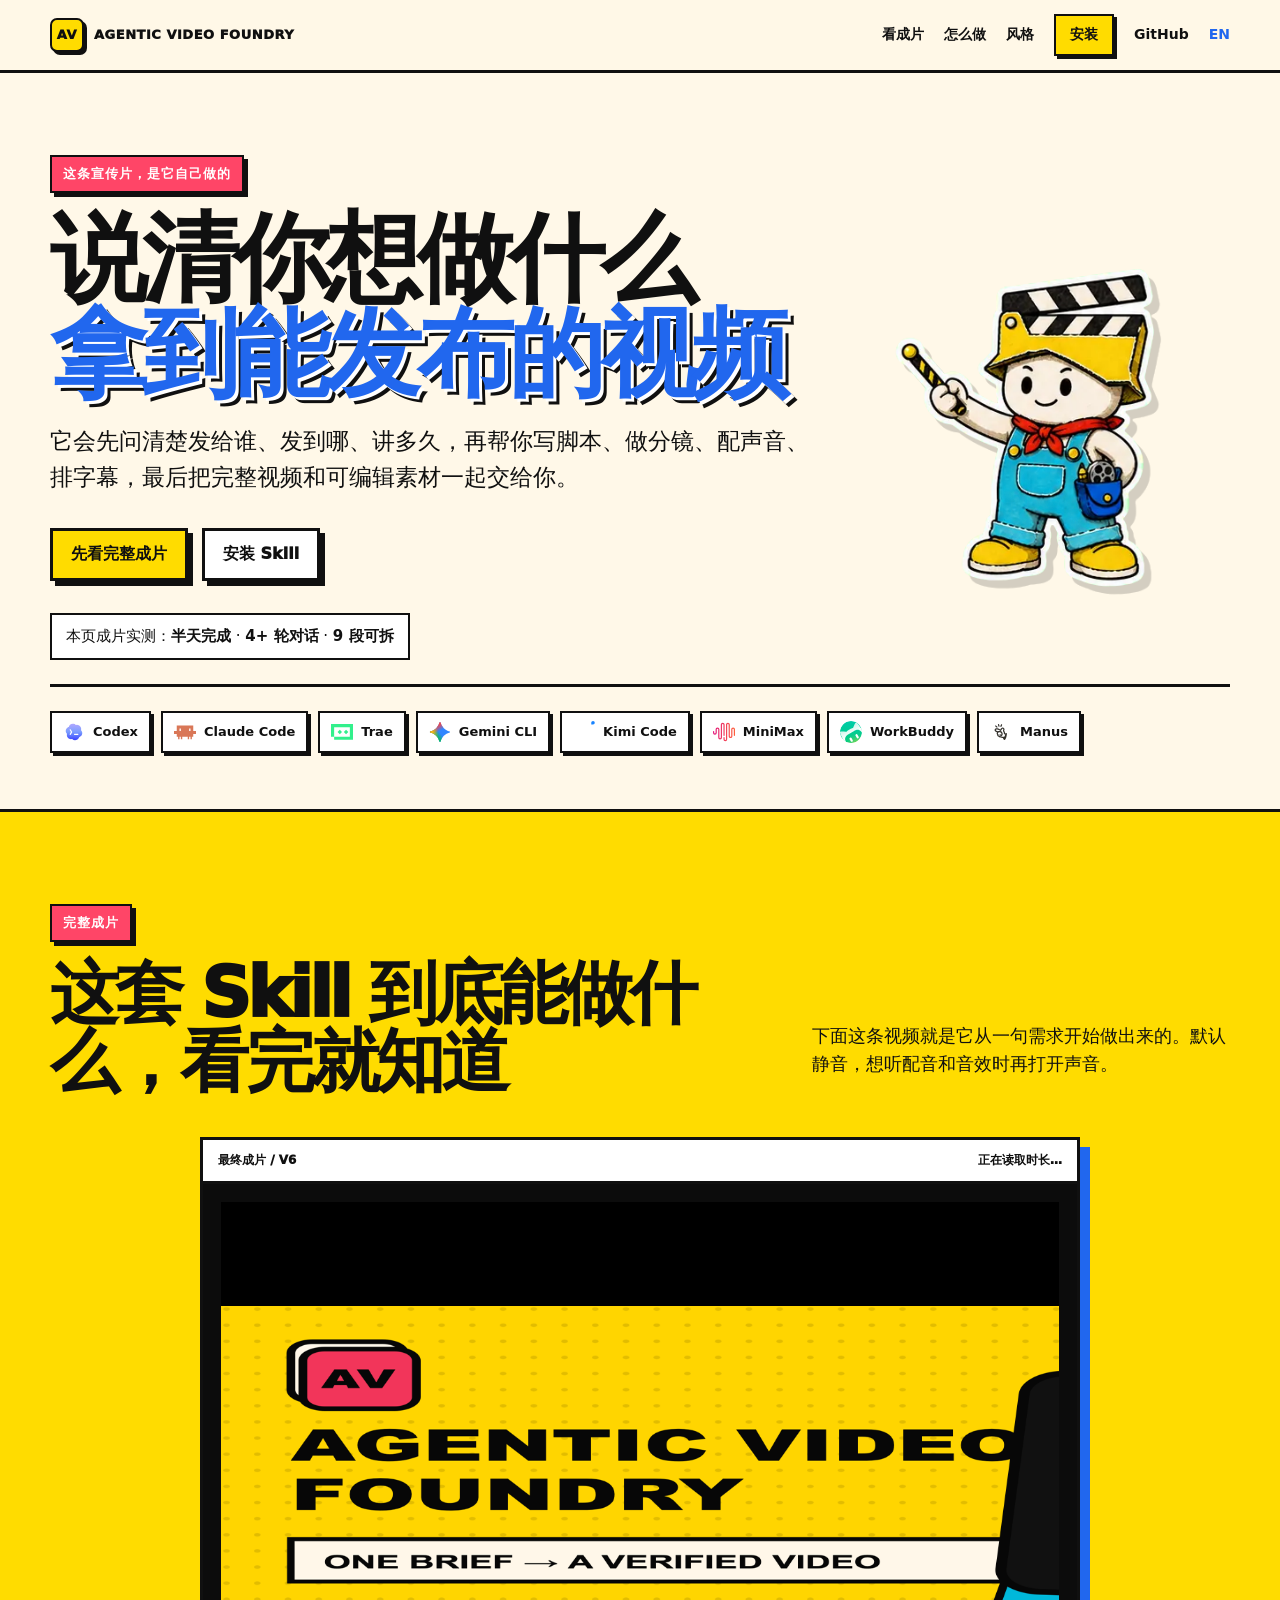
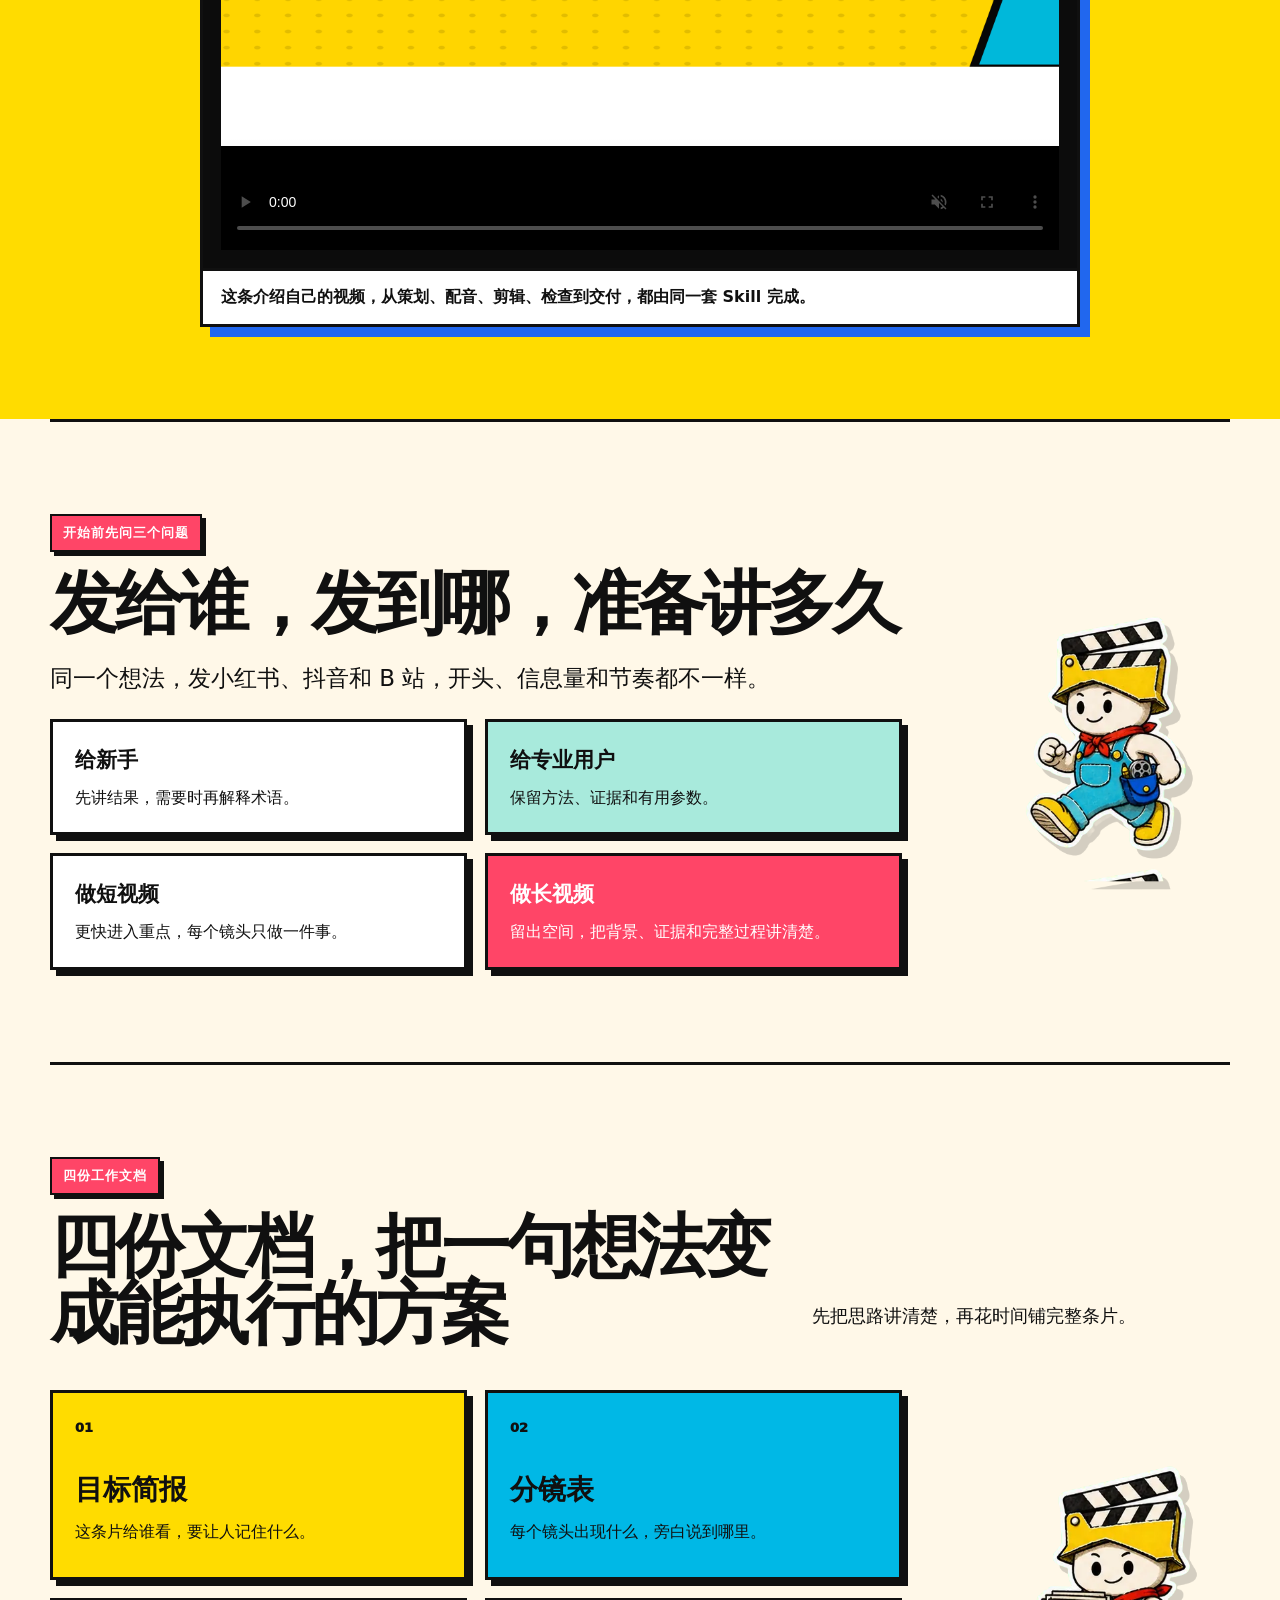
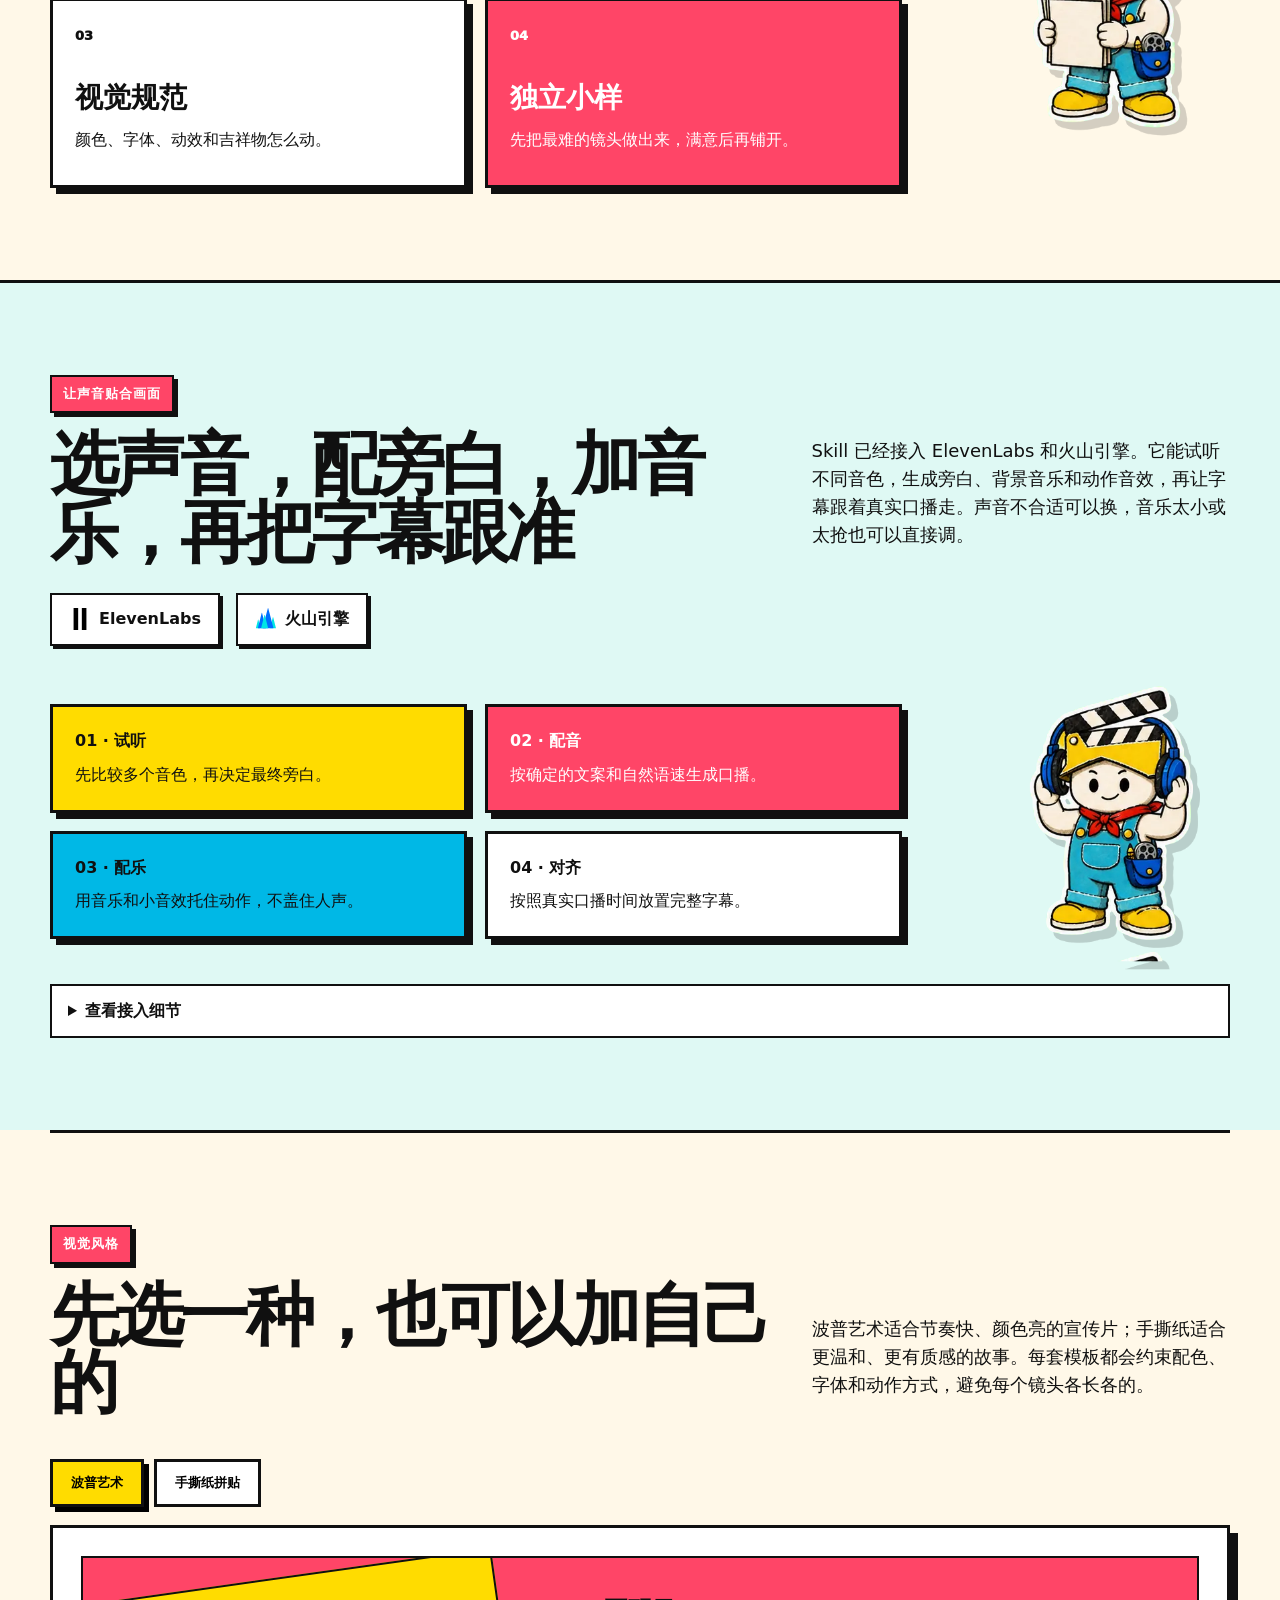
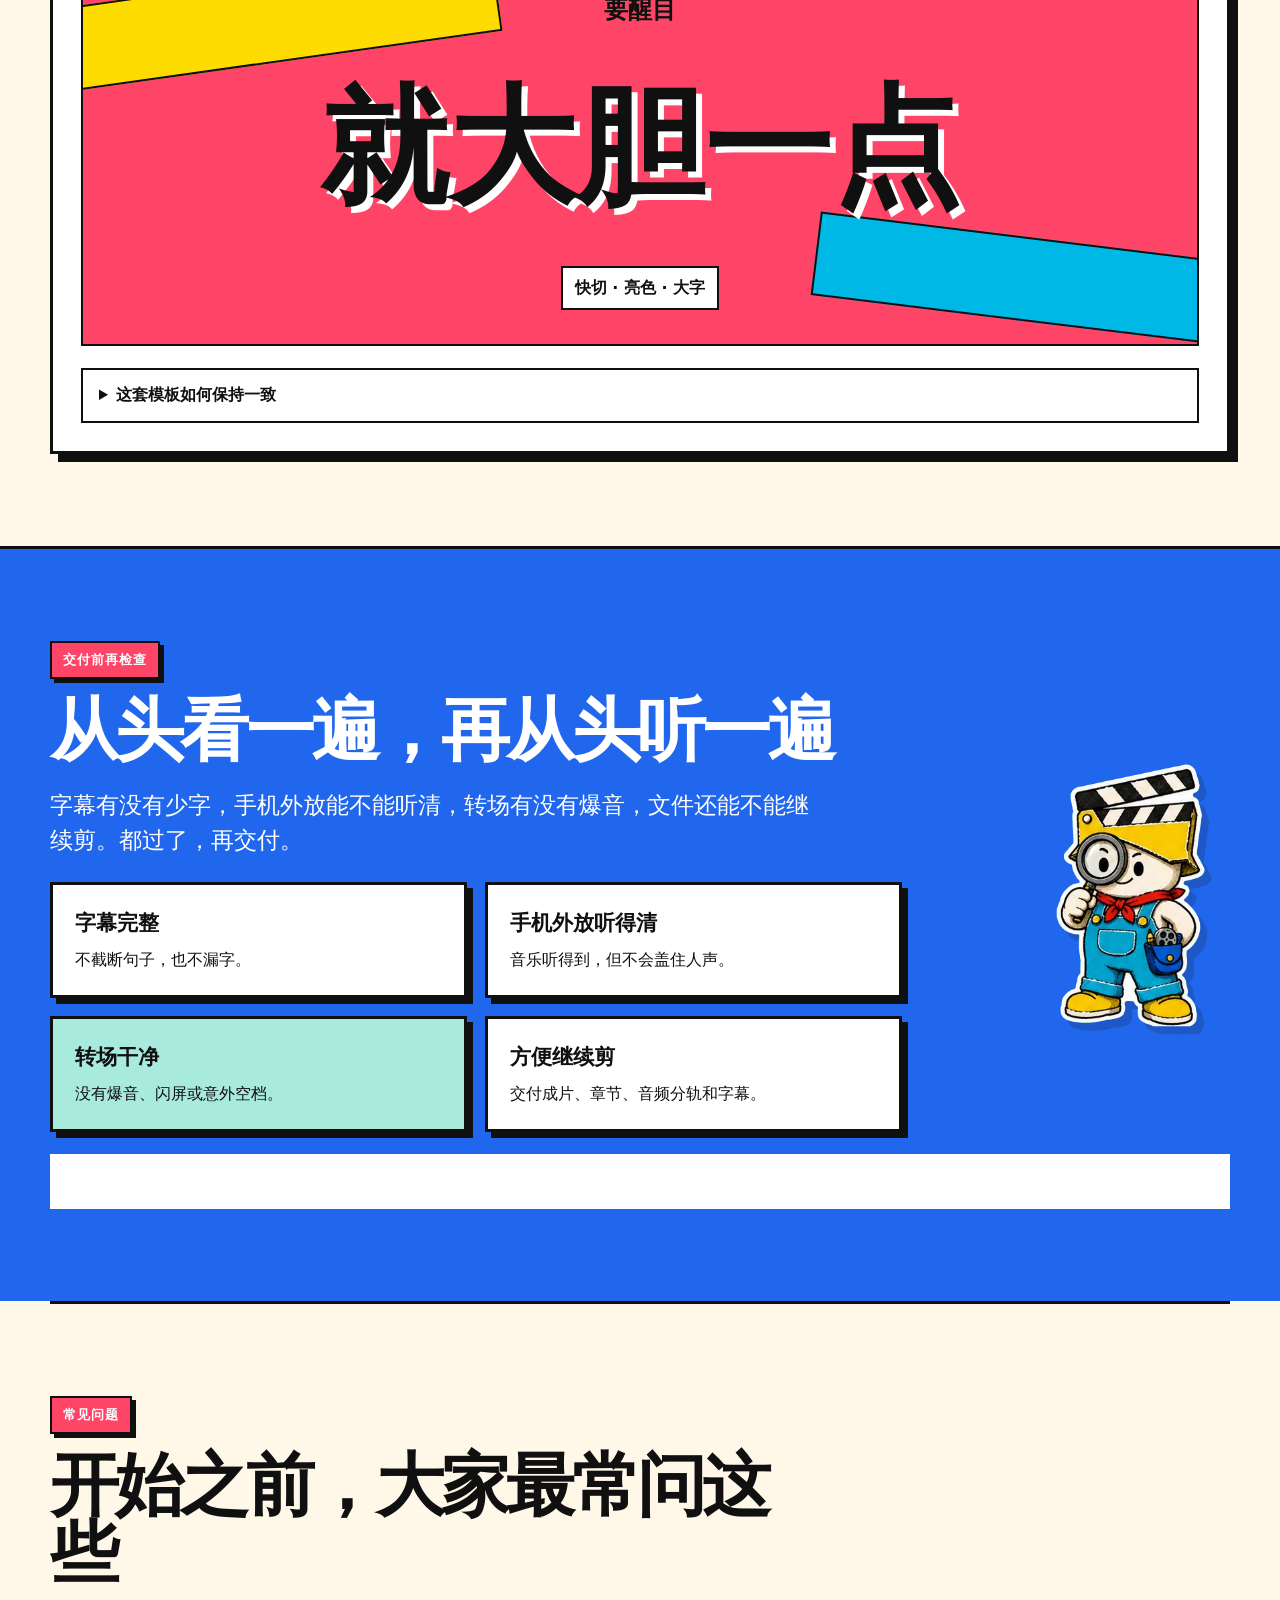
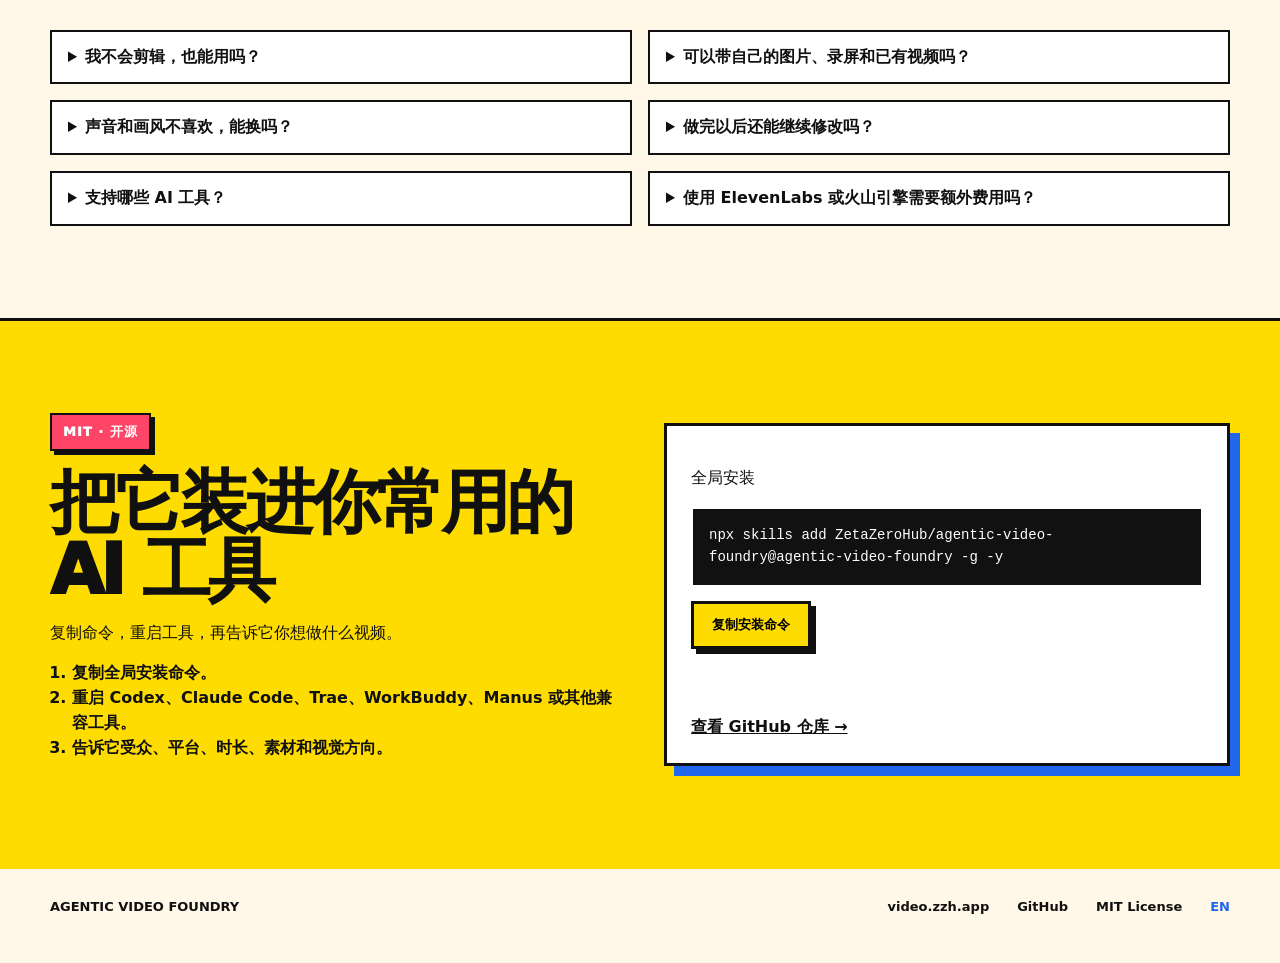
==== commit 90c9934f: "feat(website): humanize launch site with mascot" ====
--- a/website/zh/index.html
+++ b/website/zh/index.html
@@ -1,207 +1,41 @@
 <!doctype html>
-<html lang="zh-Hans">
+<html lang="zh-CN">
   <head>
     <meta charset="utf-8" />
     <meta name="viewport" content="width=device-width, initial-scale=1" />
-    <meta http-equiv="content-language" content="zh-CN" />
-    <meta name="description" content="Agentic Video Foundry 是一套开源 Agent Skill：用真实演示、ElevenLabs 或火山引擎 AI 口播/音乐/音效、精准字幕、确定性合成与硬质检，完成真正可发布的短视频。" />
-    <meta name="keywords" content="Agentic Video Foundry, Agent Skill, Codex 视频制作, Remotion 工作流, AI 视频制作, 短视频自动化" />
-    <meta name="author" content="ZetaZeroHub" />
-    <meta name="robots" content="index,follow,max-image-preview:large,max-snippet:-1,max-video-preview:-1" />
-    <meta name="theme-color" content="#ffd400" />
+    <title>Agentic Video Foundry——一句需求，做到能发布的视频</title>
+    <meta name="description" content="一套开源 Agent Skill：先问清受众、平台和时长，再完成脚本、分镜、配音、音乐、字幕、质检和可编辑交付。" />
+    <meta name="theme-color" content="#ffdc00" />
     <link rel="canonical" href="https://video.zzh.app/zh/" />
     <link rel="alternate" hreflang="en" href="https://video.zzh.app/" />
-    <link rel="alternate" hreflang="zh-Hans" href="https://video.zzh.app/zh/" />
+    <link rel="alternate" hreflang="zh-CN" href="https://video.zzh.app/zh/" />
     <link rel="alternate" hreflang="x-default" href="https://video.zzh.app/" />
-    <meta property="og:type" content="website" />
-    <meta property="og:site_name" content="Agentic Video Foundry" />
-    <meta property="og:title" content="Agentic Video Foundry｜一句需求，到验收成片" />
-    <meta property="og:description" content="开源 AI 视频 Agent Skill：剧本、真实演示、配音、音乐、字幕、逐帧合成、质检与可编辑交付。" />
-    <meta property="og:url" content="https://video.zzh.app/zh/" />
-    <meta property="og:image" content="https://video.zzh.app/assets/og-cover.png" />
-    <meta property="og:image:width" content="1200" />
-    <meta property="og:image:height" content="630" />
-    <meta property="og:locale" content="zh_CN" />
-    <meta property="og:locale:alternate" content="en_US" />
-    <meta name="twitter:card" content="summary_large_image" />
-    <meta name="twitter:title" content="Agentic Video Foundry｜一句需求，到验收成片" />
-    <meta name="twitter:description" content="一套面向 Codex 等 coding agents 的可复用短视频制作与硬验收工作流。" />
-    <meta name="twitter:image" content="https://video.zzh.app/assets/og-cover.png" />
-    <title>AI 视频制作 Agent Skill｜Agentic Video Foundry</title>
-    <link rel="icon" type="image/svg+xml" href="../favicon.svg" />
+    <link rel="icon" href="../favicon.svg" type="image/svg+xml" />
     <link rel="apple-touch-icon" href="../assets/apple-touch-icon.png" />
     <link rel="manifest" href="../site.webmanifest" />
-    <link rel="stylesheet" href="../styles.css?v=20250819" />
+    <link rel="stylesheet" href="../styles.css?v=20260821b" />
+    <meta property="og:type" content="website" /><meta property="og:url" content="https://video.zzh.app/zh/" /><meta property="og:title" content="Agentic Video Foundry——一句需求，做到能发布的视频" /><meta property="og:description" content="先看完整成片，再看四份工作文档、声音与画风如何落地。" /><meta property="og:image" content="https://video.zzh.app/assets/og-cover.png" />
+    <meta name="twitter:card" content="summary_large_image" /><meta name="twitter:title" content="Agentic Video Foundry——一句需求，做到能发布的视频" /><meta name="twitter:description" content="一套真正把短视频做完并交付的开源 Agent Skill。" /><meta name="twitter:image" content="https://video.zzh.app/assets/og-cover.png" />
     <script type="application/ld+json">
-      {
-        "@context": "https://schema.org",
-        "@graph": [
-          {
-            "@type": "SoftwareApplication",
-            "@id": "https://video.zzh.app/zh/#software",
-            "name": "Agentic Video Foundry",
-            "applicationCategory": "MultimediaApplication",
-            "operatingSystem": "跨平台 coding agents",
-            "description": "把创意简报转化为经过完整视听和技术验收的短视频生产线。",
-            "url": "https://video.zzh.app/zh/",
-            "downloadUrl": "https://github.com/ZetaZeroHub/agentic-video-foundry",
-            "codeRepository": "https://github.com/ZetaZeroHub/agentic-video-foundry",
-            "license": "https://github.com/ZetaZeroHub/agentic-video-foundry/blob/main/LICENSE",
-            "isAccessibleForFree": true,
-            "offers": { "@type": "Offer", "price": "0", "priceCurrency": "USD" },
-            "inLanguage": "zh-Hans"
-          },
-          {
-            "@type": "FAQPage",
-            "@id": "https://video.zzh.app/zh/#faq",
-            "mainEntity": [
-              { "@type": "Question", "name": "Agentic Video Foundry 是什么？", "acceptedAnswer": { "@type": "Answer", "text": "Agentic Video Foundry 是开源 Agent Skill，负责协调任务诊断、分镜、真实产品演示、配音、音乐、音效、字幕、确定性渲染、视觉复核、声音测量和可编辑交付。" } },
-              { "@type": "Question", "name": "哪些 coding agents 可以使用？", "acceptedAnswer": { "@type": "Answer", "text": "当前目标环境包括 Codex、Claude Code、Trae、Gemini CLI、Kimi Code、MiniMax，以及其他可加载 Agent Skills 或仓库指令的工具。" } },
-              { "@type": "Question", "name": "公开仓库会包含 API 密钥或付费素材吗？", "acceptedAnswer": { "@type": "Answer", "text": "不会。密钥仅从系统钥匙串或环境变量读取；付费及私有媒体不进入 Git 历史，批准公开的展示媒体单独进入部署包。" } },
-              { "@type": "Question", "name": "Agentic Video Foundry 使用哪个渲染器？", "acceptedAnswer": { "@type": "Answer", "text": "Remotion 默认负责唯一主时间轴。Text-to-Lottie 可提供矢量资产，HyperFrames 可制作 HTML 和 GSAP 场景，其他场景库按项目固定版本使用。" } }
-            ]
-          }
-        ]
-      }
+      {"@context":"https://schema.org","@graph":[{"@type":"SoftwareApplication","name":"Agentic Video Foundry","applicationCategory":"MultimediaApplication","operatingSystem":"跨平台","url":"https://video.zzh.app/zh/","downloadUrl":"https://github.com/ZetaZeroHub/agentic-video-foundry","license":"https://github.com/ZetaZeroHub/agentic-video-foundry/blob/main/LICENSE","description":"一套负责策划、配音、剪辑、检查和交付短视频的开源 Agent Skill。"},{"@type":"VideoObject","name":"Agentic Video Foundry 完整宣传片","description":"由这套工作流制作并展示其能力的完整成片。","thumbnailUrl":"https://video.zzh.app/assets/og-cover.png","contentUrl":"https://video.zzh.app/assets/agentic-video-foundry-demo.mp4","duration":"PT4M15S","uploadDate":"2026-08-21"},{"@type":"HowTo","name":"使用 Agentic Video Foundry 制作短视频","step":[{"@type":"HowToStep","name":"回答三个问题","text":"确定受众、发布平台和视频时长。"},{"@type":"HowToStep","name":"确认四份文档","text":"审核目标简报、分镜表、视觉规范和独立小样。"},{"@type":"HowToStep","name":"制作成片","text":"完成画面、旁白、音乐、音效和字幕。"},{"@type":"HowToStep","name":"检查并交付","text":"完整观看和收听后，导出成片与可编辑素材。"}]},{"@type":"FAQPage","mainEntity":[{"@type":"Question","name":"不会剪辑也能用吗？","acceptedAnswer":{"@type":"Answer","text":"可以。说明受众、平台、时长、素材和目标，Skill 会生成可以逐步确认的工作文档和小样。"}},{"@type":"Question","name":"可以使用自己的素材吗？","acceptedAnswer":{"@type":"Answer","text":"可以。图片、录屏和已有视频可以成为成片里的主要证据。"}},{"@type":"Question","name":"声音和画风可以换吗？","acceptedAnswer":{"@type":"Answer","text":"可以。定稿前可更换音色、调整音乐音效、切换模板或添加自定义风格。"}}]}]}
     </script>
-    <script src="../site.js?v=20250819" defer></script>
+    <script src="../site.js?v=20260821b" defer></script>
   </head>
   <body>
-    <a class="skip-link" href="#main">跳到主要内容</a>
-    <header class="site-header" data-header>
-      <a class="brand" href="#top" aria-label="Agentic Video Foundry 首页"><span class="brand-mark" aria-hidden="true">AV</span><span>AGENTIC VIDEO FOUNDRY</span></a>
-      <nav class="site-nav" aria-label="主要导航"><a href="#workflow">工作流</a><a href="#audio-providers">音频</a><a href="#style-presets">风格</a><a href="#evidence">看成片</a><a href="#case-study">案例</a><a href="https://github.com/ZetaZeroHub/agentic-video-foundry">GitHub</a><a class="language-link" href="../" lang="en" hreflang="en">EN</a><a class="nav-cta" href="#install">安装 Skill</a></nav>
-    </header>
+    <a class="skip-link" href="#main">跳到正文</a>
+    <header class="site-header" data-header><a class="brand" href="#top" aria-label="Agentic Video Foundry 首页"><span class="brand-mark">AV</span><span>Agentic Video Foundry</span></a><button class="nav-toggle" type="button" data-nav-toggle aria-expanded="false" aria-controls="site-nav">菜单</button><nav class="site-nav" id="site-nav" data-nav aria-label="主导航"><a href="#film">看成片</a><a href="#diagnosis">怎么做</a><a href="#styles">风格</a><a href="#install" class="nav-cta">安装</a><a href="https://github.com/ZetaZeroHub/agentic-video-foundry">GitHub</a><a class="language-link" href="../" hreflang="en" lang="en">EN</a></nav></header>
     <main id="main">
-      <section class="hero" id="top" aria-labelledby="hero-title">
-        <div class="hero-copy"><p class="eyebrow">这套 SKILL 正在剪自己</p><h1 id="hero-title">一句需求<span>到验收成片</span></h1><p class="hero-lead">Agentic Video Foundry 是开源的 Agent Skill，把脚本、真实演示、AI 口播、音乐、互动音效、精准字幕、确定性逐帧合成与质量验收收进一条可复用的视频生产线。</p><div class="audio-provider-callout" aria-label="AI 音频供应商"><span class="provider-kicker">AI 音频多模态</span><span class="provider-pill"><img src="../assets/brands/elevenlabs.svg" alt="" />ElevenLabs</span><span class="provider-or">或</span><span class="provider-pill"><img src="../assets/brands/volcengine-color.svg" alt="" />火山引擎</span></div><div class="hero-actions"><a class="button button-primary" href="#install">立即安装</a><a class="button button-secondary" href="#evidence">看真实成片</a></div><div class="agent-compatibility" aria-label="兼容的 coding agent 环境"><span>可在这些工具中调用</span><div class="agent-logo-row"><span><img src="../assets/brands/codex-color.svg" alt="" />Codex</span><span><img src="../assets/brands/claudecode-color.svg" alt="" />Claude Code</span><span><img src="../assets/brands/trae-color.svg" alt="" />Trae</span><span><img src="../assets/brands/gemini-color.svg" alt="" />Gemini CLI</span><span><img src="../assets/brands/kimi-color.svg" alt="" />Kimi Code</span><span><img src="../assets/brands/minimax-color.svg" alt="" />MiniMax</span></div></div></div>
-        <div class="hero-stage" aria-label="Agentic Video Foundry 制作流程示意"><div class="browser-card"><div class="browser-dots" aria-hidden="true"><i></i><i></i><i></i></div><p class="terminal-line"><span class="terminal-prompt">$</span> 使用 Agentic Video Foundry，制作一条介绍你自己的宣传片。</p><div class="build-status"><span class="status-dot" aria-hidden="true"></span><strong>正在生成可审计的视频工程</strong></div><ol class="build-steps" aria-label="制作步骤"><li class="is-done">brief</li><li class="is-done">storyboard</li><li class="is-done">voice</li><li class="is-active">timeline</li><li>render</li><li>audit</li></ol><div class="mini-output"><span>9 段独立 MP4</span><span>4 轨可编辑音频</span></div></div><div class="burst burst-one" aria-hidden="true">真实演示！</div><div class="burst burst-two" aria-hidden="true">逐帧可复现</div></div>
-      </section>
-      <section class="proof-strip" aria-label="核心能力数字"><article><strong>1</strong><span>个主时间轴</span></article><article><strong>2</strong><span>套音频后端</span></article><article><strong>3</strong><span>类场景路线</span></article><article><strong>9</strong><span>段模块化成片</span></article></section>
-      <section class="section workflow-section" id="workflow" aria-labelledby="workflow-title">
-        <div class="section-heading"><div><p class="section-kicker">THE WORKFLOW</p><h2 id="workflow-title">不是堆特效<br />是做出证据链</h2></div><p>每个能力都对应一个真实动作和真实产物。动效只负责解释、裁切和聚焦，不替代本该出现的产品演示。</p></div>
-        <div class="workflow-grid">
-          <article class="workflow-card card-paper"><span class="card-number">01</span><p class="card-label">BRIEF</p><h3>诊断任务</h3><p>锁定受众、平台、时长、传播结论、CTA 与必须出现的证据。</p><ul><li>一句话目标</li><li>证据计划</li><li>明确排除项</li></ul></article>
-          <article class="workflow-card card-cyan"><span class="card-number">02</span><p class="card-label">DESIGN</p><h3>分镜与画风</h3><p>先定义镜头任务，再选择手撕纸、波普艺术或真实产品演示。</p><ul><li>每镜一个 Hero</li><li>风格 preset</li><li>代表帧</li></ul></article>
-          <article class="workflow-card card-yellow"><span class="card-number">03</span><p class="card-label">AUDIO</p><h3>生成、试听、对齐</h3><p>在 ElevenLabs 与火山引擎之间路由 AI 口播、多样音色、背景音乐和互动音效，再由真实音频时间戳驱动字幕与场景。</p><ul><li>多音色试听</li><li>AI BGM + 互动音效</li><li>音频与字幕严格对齐</li></ul></article>
-          <article class="workflow-card card-red"><span class="card-number">04</span><p class="card-label">ROUTING</p><h3>场景各司其职</h3><p>Remotion 管主时间轴，Lottie 和 HyperFrames 只做合适的支线场景。</p><ul><li>单一主链</li><li>冻结交换资产</li><li>最终复验</li></ul></article>
-          <article class="workflow-card card-blue"><span class="card-number">05</span><p class="card-label">RENDER</p><h3>确定性合成</h3><p>帧驱动动画、字幕、音效落点和批量变体都能稳定复现。</p><ul><li>时间轴数据化</li><li>无随机漂移</li><li>静帧预检</li></ul></article>
-          <article class="workflow-card card-white"><span class="card-number">06</span><p class="card-label">DELIVERY</p><h3>验收再交付</h3><p>完整观看、手机外放、编码、响度、真峰值与 manifest 缺一不可。</p><ul><li>视觉 QA</li><li>声音 QA</li><li>可编辑资产</li></ul></article>
-        </div>
-      </section>
-      <section class="section audio-providers-section" id="audio-providers" aria-labelledby="audio-providers-title">
-        <div class="section-heading"><div><p class="section-kicker">AUDIO BACKENDS</p><h2 id="audio-providers-title">两套音频后端<br />不是换一个 URL</h2></div><p>ElevenLabs 与火山豆包语音是可替换的音频后端，不是可互换的 URL。每个供应商把真实能力映射到管线中的真实角色。</p></div>
-        <div class="providers-grid">
-          <article class="provider-card provider-elevenlabs">
-            <div class="provider-header"><span class="provider-badge">供应商 A</span><h3>ElevenLabs</h3></div>
-            <ul class="provider-capabilities">
-              <li><span class="cap-role">TTS</span> 带字符或词级对齐的时间戳旁白</li>
-              <li><span class="cap-role">MUSIC</span> 带结构与时长提示的 Music API</li>
-              <li><span class="cap-role">SFX</span> 精确落点的 Sound Effects API</li>
-              <li><span class="cap-role">VOICE</span> Voice Design 与 Library 自定义音色</li>
-            </ul>
-          </article>
-          <article class="provider-card provider-volcengine">
-            <div class="provider-header"><span class="provider-badge">供应商 B</span><h3>火山豆包语音</h3></div>
-            <ul class="provider-capabilities">
-              <li><span class="cap-role">TTS</span> Seed Audio TTS 带句/词时间戳</li>
-              <li><span class="cap-role">MUSIC</span> 纯提示词驱动的音乐生成</li>
-              <li><span class="cap-role">SFX</span> 纯提示词驱动的音效生成</li>
-              <li><span class="cap-role">VOICE</span> 音色设计与授权样本声音复刻</li>
-            </ul>
-          </article>
-        </div>
-        <div class="capability-matrix" role="table" aria-label="音频供应商能力矩阵">
-          <div class="matrix-row matrix-header" role="row">
-            <div class="matrix-cell matrix-task" role="columnheader">任务</div>
-            <div class="matrix-cell matrix-provider" role="columnheader">ElevenLabs</div>
-            <div class="matrix-cell matrix-provider" role="columnheader">火山豆包语音</div>
-          </div>
-          <div class="matrix-row" role="row">
-            <div class="matrix-cell matrix-task" role="cell">30-90 秒旁白</div>
-            <div class="matrix-cell" role="cell">Timestamped TTS</div>
-            <div class="matrix-cell" role="cell">Seed Audio TTS</div>
-          </div>
-          <div class="matrix-row" role="row">
-            <div class="matrix-cell matrix-task" role="cell">字幕时间</div>
-            <div class="matrix-cell" role="cell">字符级 alignment</div>
-            <div class="matrix-cell" role="cell">enable_subtitle=true</div>
-          </div>
-          <div class="matrix-row" role="row">
-            <div class="matrix-cell matrix-task" role="cell">背景音乐</div>
-            <div class="matrix-cell" role="cell">Music API</div>
-            <div class="matrix-cell" role="cell">纯提示词生成</div>
-          </div>
-          <div class="matrix-row" role="row">
-            <div class="matrix-cell matrix-task" role="cell">音效</div>
-            <div class="matrix-cell" role="cell">Sound Effects API</div>
-            <div class="matrix-cell" role="cell">纯提示词生成</div>
-          </div>
-          <div class="matrix-row" role="row">
-            <div class="matrix-cell matrix-task" role="cell">音色设计</div>
-            <div class="matrix-cell" role="cell">Voice Design/Library</div>
-            <div class="matrix-cell" role="cell">voice_design 接口</div>
-          </div>
-          <div class="matrix-row" role="row">
-            <div class="matrix-cell matrix-task" role="cell">声音复刻</div>
-            <div class="matrix-cell" role="cell">计划 + 授权</div>
-            <div class="matrix-cell" role="cell">voice_clone 接口</div>
-          </div>
-        </div>
-        <div class="provider-warning"><span class="warning-icon" aria-hidden="true">!</span><p>切换供应商意味着重建音频系统：新时长、新字幕时间、新增益校准、重新测量 LUFS 与 dBTP。旧时间轴数值一律作废。</p></div>
-      </section>
-      <section class="section style-presets-section" id="style-presets" aria-labelledby="style-presets-title" data-preset-active="comic-pop-art-motion">
-        <div class="section-heading"><div><p class="section-kicker">STYLE PRESETS</p><h2 id="style-presets-title">两套风格 preset<br />不是换一套配色</h2></div><p>每个风格 preset 控制材质、配色、排版、运动语法、密度限制与硬失败。点击下方切换，看 preset 接管本区视觉。</p></div>
-        <div class="preset-tabs" role="tablist" aria-label="风格 preset 选择器">
-          <button class="preset-tab is-active" type="button" role="tab" aria-selected="true" aria-controls="preset-panel-pop" id="preset-tab-pop" data-preset="comic-pop-art-motion">波普漫画</button>
-          <button class="preset-tab" type="button" role="tab" aria-selected="false" aria-controls="preset-panel-paper" id="preset-tab-paper" data-preset="flat-paper-collage-stop-motion">手撕纸拼贴</button>
-        </div>
-        <div class="preset-panels">
-          <div class="preset-panel is-active" id="preset-panel-pop" role="tabpanel" aria-labelledby="preset-tab-pop" data-preset-panel="comic-pop-art-motion">
-            <div class="preset-visual preset-visual-pop" aria-hidden="true">
-              <div class="preset-demo-panel">
-                <div class="demo-headline">BOLD</div>
-                <div class="demo-subline">四色印刷</div>
-                <div class="demo-halftone"></div>
-                <div class="demo-burst">SNAP!</div>
-              </div>
-            </div>
-            <div class="preset-rules">
-              <article class="rule-card rule-palette"><h4>配色</h4><div class="swatch-grid"><span class="swatch" style="background:#101010" title="墨黑"></span><span class="swatch" style="background:#FFF7E8" title="纸白"></span><span class="swatch" style="background:#FFD400" title="电光黄"></span><span class="swatch" style="background:#00B7D9" title="亮青"></span><span class="swatch" style="background:#F2385A" title="热红"></span><span class="swatch" style="background:#2457D6" title="钴蓝"></span></div><p>墨黑、暖纸白、电光黄、亮青、热红、钴蓝。同屏最多三种高饱和色。</p></article>
-              <article class="rule-card rule-motion"><h4>运动</h4><p>高能 snap。6 帧基础单位、12% Hero 过冲、18 帧结果停顿。仅 panel slam、ink wipe、match cut 转场。</p></article>
-              <article class="rule-card rule-density"><h4>密度</h4><p>每帧 1 个 Hero、最多 2 个支持物、高潮最多 3 格。Hero 占画面 40-68%。</p></article>
-              <article class="rule-card rule-forbidden"><h4>禁止项</h4><p>禁止 3D 翻转、液体变形、高频闪烁、持续镜头呼吸、无种子抖动。</p></article>
-              <article class="rule-card rule-usage"><h4>用法</h4><p><code>assets/style-presets/comic-pop-art-motion.json</code></p><p>实现前复制到项目。仅可覆盖配色与运动 token。不得覆盖单一 Hero、三色上限、证据可读性或确定性帧驱动。</p></article>
-            </div>
-          </div>
-          <div class="preset-panel" id="preset-panel-paper" role="tabpanel" aria-labelledby="preset-tab-paper" data-preset-panel="flat-paper-collage-stop-motion" hidden>
-            <div class="preset-visual preset-visual-paper" aria-hidden="true">
-              <div class="preset-demo-panel">
-                <div class="demo-headline-paper">Torn</div>
-                <div class="demo-subline-paper">定格拼贴</div>
-                <div class="demo-torn-edge"></div>
-                <div class="demo-tape"></div>
-              </div>
-            </div>
-            <div class="preset-rules">
-              <article class="rule-card rule-palette"><h4>配色</h4><div class="swatch-grid"><span class="swatch" style="background:#25221F" title="墨黑"></span><span class="swatch" style="background:#F5EDD8" title="纸色"></span><span class="swatch" style="background:#8B6340" title="泥土棕"></span><span class="swatch" style="background:#5C8A3A" title="草绿"></span><span class="swatch" style="background:#7EC8E3" title="天蓝"></span><span class="swatch" style="background:#F0C75E" title="暖黄"></span></div><p>暖纤维纸、泥土棕、草绿、天蓝、暖黄。低饱和复古胶印感。</p></article>
-              <article class="rule-card rule-motion"><h4>运动</h4><p>定格停顿。2-6 帧不规则停顿、6px 微摆、最大 3° 旋转、单次落位过冲。Paper wipe、hand-set slide、page push 转场。</p></article>
-              <article class="rule-card rule-density"><h4>密度</h4><p>每帧 1 个 Hero、最多 2 个支持物、最多 6 组纸片。主体占画面 35-60%。</p></article>
-              <article class="rule-card rule-forbidden"><h4>禁止项</h4><p>禁止连续漂浮、形状变形、无种子随机抖动、所有元素同时运动。</p></article>
-              <article class="rule-card rule-usage"><h4>用法</h4><p><code>assets/style-presets/flat-paper-collage-stop-motion.json</code></p><p>实现前复制到项目。仅可覆盖配色、纹理透明度、边缘粗糙度、停顿模式。不得覆盖单一 Hero、中文优先、刚性纸片、确定性运动或证据保留。</p></article>
-            </div>
-          </div>
-        </div>
-      </section>
-      <section class="section evidence-section" id="evidence" aria-labelledby="evidence-title">
-        <div class="section-heading evidence-heading"><div><p class="section-kicker">WATCH THE OUTPUT</p><h2 id="evidence-title">让成片自己证明</h2></div><p>滑到画布即自动静音播放。这里放的是这套工作流真正交付的完整成片，不是为官网临时拼出的概念动画。</p></div>
-        <div class="evidence-layout"><div class="evidence-video-card" data-video-card><div class="evidence-video-toolbar"><span>FINAL CUT / V6</span><span class="video-state" data-video-state>等待进入画布</span></div><div class="evidence-video-frame"><video data-evidence-video muted playsinline preload="metadata" aria-label="Agentic Video Foundry 工作流制作的完整宣传片"><source src="../assets/agentic-video-foundry-demo.mp4" type="video/mp4" />你的浏览器暂不支持 HTML5 视频播放。</video><div class="video-badge">进入视口自动播放 · 默认静音</div><div class="video-controls" aria-label="视频控制"><button type="button" data-video-toggle aria-label="播放视频">播放</button><button type="button" data-video-mute aria-label="开启视频声音">开启声音</button></div></div><p class="evidence-video-caption">从策划、真实演示、配音和音乐，到逐帧合成、字幕、分轨与质检——168 秒母版在这里完整呈现。</p></div><div class="evidence-notes"><article><strong>168 SEC</strong><h3>完整成片，不是样机</h3><p>开场、工作流、分轨交付和真实案例都在同一条主时间轴里。</p></article><article><strong>9 SCENES</strong><h3>章节可以独立重组</h3><p>每章均可单独导出 MP4，并保留旁白、BGM、SFX、案例原声与字幕。</p></article><article><strong>PASS</strong><h3>交付前经过硬验收</h3><p>1080×1920、30 fps、响度、真峰值、字幕和切点爆音均完成检查。</p></article></div></div>
-      </section>
-      <section class="section self-demo" aria-labelledby="self-demo-title"><div class="self-demo-copy"><p class="section-kicker">THE META DEMO</p><h2 id="self-demo-title">用自己<br />剪自己</h2><p>这条宣传片来自同一个 Skill、同一份脚本和同一个主时间轴。提示词、设计决策、真实录屏、声音、渲染和验收都能回到实际产物。</p></div><div class="loop-diagram" aria-label="自我演示闭环"><span>需求</span><i aria-hidden="true">→</i><span>Skill</span><i aria-hidden="true">→</i><span>工程</span><i aria-hidden="true">→</i><span>成片</span><i aria-hidden="true">↺</i></div></section>
-      <section class="section case-section" id="case-study" aria-labelledby="case-title"><div class="section-heading case-heading"><div><p class="section-kicker">CASE STUDY</p><h2 id="case-title">先证明流程<br />再证明结果</h2></div><p>同一套工作流用于组织 AI 游戏平台宣传片的素材、画面、声音和节奏。</p></div><div class="case-panels" aria-label="AI 游戏平台宣传片内容概览"><article class="case-panel case-pink"><span>01</span><h3>创作游戏<br />如此简单</h3><p>用高反差钩子建立问题。</p></article><article class="case-panel case-cyan"><span>02</span><h3>一句话<br />重塑万物</h3><p>把能力压缩成可理解的操作。</p></article><article class="case-panel case-yellow"><span>03</span><h3>真实可玩<br />结果</h3><p>用最终体验完成证据闭环。</p></article></div><p class="case-note">付费和私有案例媒体不随公开 Skill 仓库分发；官网只展示批准公开的部署媒体与经验证的制作事实。</p></section>
-      <section class="section faq-section" id="faq" aria-labelledby="faq-title"><div class="section-heading"><div><p class="section-kicker">FAQ</p><h2 id="faq-title">安装前最常问的四件事</h2></div><p>直接说明兼容性、渲染路线、凭据边界，以及这套工作流对“完成”的定义。</p></div><div class="faq-grid"><article><h3>Agentic Video Foundry 是什么？</h3><p>它是开源 Agent Skill，负责协调任务诊断、分镜、真实演示、配音、音乐、音效、字幕、渲染、视觉复核、声音测量与可编辑交付。</p></article><article><h3>哪些 coding agents 可以使用？</h3><p>当前目标环境包括 Codex、Claude Code、Trae、Gemini CLI、Kimi Code、MiniMax，以及其他可加载 Agent Skills 或仓库指令的工具。</p></article><article><h3>哪个渲染器负责主时间轴？</h3><p>Remotion 默认负责唯一主合成。Text-to-Lottie 和 HyperFrames 是可选资产或场景路线，不会制造互相竞争的主时间轴。</p></article><article><h3>API 密钥和付费媒体会公开吗？</h3><p>不会。凭据保存在系统钥匙串或环境变量中；付费和私有媒体不进入 Git 历史，只在批准后进入单独部署包。</p></article></div></section>
-      <section class="section install-section" id="install" aria-labelledby="install-title"><div><p class="eyebrow">MIT · OPEN SOURCE</p><h2 id="install-title">装上工作流<br />交付下一条成片</h2><p>全局安装后，在兼容 Agent Skills 的工具中描述目标、平台、时长、素材与视觉方向。</p></div><div class="install-panel"><p>全局安装</p><pre><code data-install-command>npx skills add ZetaZeroHub/agentic-video-foundry@agentic-video-foundry -g -y</code></pre><button class="copy-button" type="button" data-copy-button aria-describedby="copy-status">复制安装命令</button><p class="copy-status" id="copy-status" role="status" aria-live="polite"></p><a class="repo-link" href="https://github.com/ZetaZeroHub/agentic-video-foundry">查看 GitHub 仓库 →</a></div></section>
+      <section class="hero" id="top" aria-labelledby="hero-title"><div class="hero-copy"><p class="eyebrow">这条宣传片，是它自己做的</p><h1 id="hero-title">说清你想做什么<span>拿到能发布的视频</span></h1><p class="hero-lead">它会先问清楚发给谁、发到哪、讲多久，再帮你写脚本、做分镜、配声音、排字幕，最后把完整视频和可编辑素材一起交给你。</p><div class="hero-actions"><a class="button button-primary" href="#film">先看完整成片</a><a class="button button-secondary" href="#install">安装 Skill</a></div><p class="case-proof">本页成片实测：<strong>半天完成</strong> · <strong>4+ 轮对话</strong> · <strong>9 段可拆</strong></p></div><picture class="mascot-stage mascot-stage-hero" data-mascot="intro" data-mascot-once><source srcset="../assets/mascot/intro-1.webp" type="image/webp" /><img src="../assets/mascot/intro-1.png" width="418" height="418" alt="小铸挥手并指向完整成片" fetchpriority="high" /></picture><div class="tool-strip" aria-label="兼容的 AI 工具"><span><img src="../assets/brands/codex-color.svg" alt="" />Codex</span><span><img src="../assets/brands/claudecode-color.svg" alt="" />Claude Code</span><span><img src="../assets/brands/trae-color.svg" alt="" />Trae</span><span><img src="../assets/brands/gemini-color.svg" alt="" />Gemini CLI</span><span><img src="../assets/brands/kimi-color.svg" alt="" />Kimi Code</span><span><img src="../assets/brands/minimax-color.svg" alt="" />MiniMax</span><span><img src="../assets/brands/workbuddy.svg" alt="" />WorkBuddy</span><span><img src="../assets/brands/manus.svg" alt="" />Manus</span></div></section>
+      <section class="section film-section" id="film" aria-labelledby="film-title"><div class="section-heading"><div><p class="section-kicker">完整成片</p><h2 id="film-title">这套 Skill 到底能做什么，看完就知道</h2></div><p>下面这条视频就是它从一句需求开始做出来的。默认静音，想听配音和音效时再打开声音。</p></div><div class="evidence-video-card"><div class="evidence-video-toolbar"><span>最终成片 / V6</span><span data-video-duration>正在读取时长…</span></div><div class="evidence-video-frame"><video data-evidence-video controls muted playsinline preload="metadata" poster="../assets/og-cover.png" aria-label="Agentic Video Foundry 制作的完整宣传片"><source src="../assets/agentic-video-foundry-demo.mp4" type="video/mp4" />你的浏览器暂不支持视频播放。</video><p class="media-error" data-video-error hidden>视频暂时无法加载。<a href="https://github.com/ZetaZeroHub/agentic-video-foundry">可以先去 GitHub 查看项目。</a></p></div><p class="evidence-video-caption">这条介绍自己的视频，从策划、配音、剪辑、检查到交付，都由同一套 Skill 完成。</p></div></section>
+      <section class="section diagnosis-section" id="diagnosis" aria-labelledby="diagnosis-title"><div class="section-with-mascot"><div><p class="section-kicker">开始前先问三个问题</p><h2 id="diagnosis-title">发给谁，发到哪，准备讲多久</h2><p class="section-lead">同一个想法，发小红书、抖音和 B 站，开头、信息量和节奏都不一样。</p><div class="method-grid"><article class="method-card"><strong>给新手</strong><p>先讲结果，需要时再解释术语。</p></article><article class="method-card"><strong>给专业用户</strong><p>保留方法、证据和有用参数。</p></article><article class="method-card"><strong>做短视频</strong><p>更快进入重点，每个镜头只做一件事。</p></article><article class="method-card"><strong>做长视频</strong><p>留出空间，把背景、证据和完整过程讲清楚。</p></article></div></div><picture class="mascot-stage" data-mascot="diagnosis"><source srcset="../assets/mascot/diagnosis-1.webp" type="image/webp" /><img src="../assets/mascot/diagnosis-1.png" width="418" height="418" loading="lazy" alt="小铸正在思考受众、平台和时长" /></picture></div></section>
+      <section class="section documents-section" id="documents" aria-labelledby="documents-title"><div class="section-heading"><div><p class="section-kicker">四份工作文档</p><h2 id="documents-title">四份文档，把一句想法变成能执行的方案</h2></div><p>先把思路讲清楚，再花时间铺完整条片。</p></div><div class="section-with-mascot"><div class="document-grid"><article class="document-card"><span>01</span><h3>目标简报</h3><p>这条片给谁看，要让人记住什么。</p></article><article class="document-card"><span>02</span><h3>分镜表</h3><p>每个镜头出现什么，旁白说到哪里。</p></article><article class="document-card"><span>03</span><h3>视觉规范</h3><p>颜色、字体、动效和吉祥物怎么动。</p></article><article class="document-card"><span>04</span><h3>独立小样</h3><p>先把最难的镜头做出来，满意后再铺开。</p></article></div><picture class="mascot-stage" data-mascot="documents"><source srcset="../assets/mascot/documents-1.webp" type="image/webp" /><img src="../assets/mascot/documents-1.png" width="418" height="418" loading="lazy" alt="小铸正在翻阅并核对四份制作文档" /></picture></div></section>
+      <section class="section audio-section" id="audio" aria-labelledby="audio-title"><div class="section-heading"><div><p class="section-kicker">让声音贴合画面</p><h2 id="audio-title">选声音，配旁白，加音乐，再把字幕跟准</h2></div><p>Skill 已经接入 ElevenLabs 和火山引擎。它能试听不同音色，生成旁白、背景音乐和动作音效，再让字幕跟着真实口播走。声音不合适可以换，音乐太小或太抢也可以直接调。</p></div><div class="provider-row" aria-label="已集成的音频供应商"><span><img src="../assets/brands/elevenlabs.svg" alt="" />ElevenLabs</span><span><img src="../assets/brands/volcengine-color.svg" alt="" />火山引擎</span></div><div class="section-with-mascot"><ol class="audio-steps"><li class="audio-step"><strong>01 · 试听</strong><p>先比较多个音色，再决定最终旁白。</p></li><li class="audio-step"><strong>02 · 配音</strong><p>按确定的文案和自然语速生成口播。</p></li><li class="audio-step"><strong>03 · 配乐</strong><p>用音乐和小音效托住动作，不盖住人声。</p></li><li class="audio-step"><strong>04 · 对齐</strong><p>按照真实口播时间放置完整字幕。</p></li></ol><picture class="mascot-stage" data-mascot="audio"><source srcset="../assets/mascot/audio-1.webp" type="image/webp" /><img src="../assets/mascot/audio-1.png" width="418" height="418" loading="lazy" alt="小铸正在试听音色并跟着音乐打拍子" /></picture></div><details class="technical-details"><summary>查看接入细节</summary><p>密钥只从系统钥匙串或环境变量读取。供应商配置、时间戳、声音复刻授权和最终声音复测都有明确检查，不会把凭据写进仓库。</p></details></section>
+      <section class="section styles-section" id="styles" aria-labelledby="styles-title" data-preset-active="pop"><div class="section-heading"><div><p class="section-kicker">视觉风格</p><h2 id="styles-title">先选一种，也可以加自己的</h2></div><p>波普艺术适合节奏快、颜色亮的宣传片；手撕纸适合更温和、更有质感的故事。每套模板都会约束配色、字体和动作方式，避免每个镜头各长各的。</p></div><div class="preset-tabs" role="tablist" aria-label="视觉风格示例"><button class="preset-tab is-active" type="button" role="tab" aria-selected="true" aria-controls="preset-panel-pop" id="preset-tab-pop" data-preset="pop">波普艺术</button><button class="preset-tab" type="button" role="tab" aria-selected="false" aria-controls="preset-panel-paper" id="preset-tab-paper" data-preset="paper" tabindex="-1">手撕纸拼贴</button></div><div class="preset-panels"><article class="preset-panel is-active preset-pop" id="preset-panel-pop" role="tabpanel" aria-labelledby="preset-tab-pop" data-preset-panel="pop"><div class="style-demo"><span class="style-word">要醒目</span><strong>就大胆一点</strong><i>快切 · 亮色 · 大字</i></div><details class="technical-details"><summary>这套模板如何保持一致</summary><p>统一少量配色、粗体排版、硬朗动作、信息密度和文字安全区。也可以单独加入新模板，不必推翻整条工作流。</p></details></article><article class="preset-panel preset-paper" id="preset-panel-paper" role="tabpanel" aria-labelledby="preset-tab-paper" data-preset-panel="paper" hidden><div class="style-demo paper-demo"><span class="paper-piece">一个想法</span><strong>慢慢成形</strong><i>刚性纸片 · 定格动作 · 温暖质感</i></div><details class="technical-details"><summary>这套模板如何保持一致</summary><p>统一撕边、纸张纹理、平面层级、克制配色和离散定格。纸片只做平移、旋转和等比缩放，不弯曲、不融化、不漂移。</p></details></article></div></section>
+      <section class="section quality-section" id="quality" aria-labelledby="quality-title"><div class="section-with-mascot"><div><p class="section-kicker">交付前再检查</p><h2 id="quality-title">从头看一遍，再从头听一遍</h2><p class="section-lead">字幕有没有少字，手机外放能不能听清，转场有没有爆音，文件还能不能继续剪。都过了，再交付。</p><div class="quality-grid"><article class="quality-card"><strong>字幕完整</strong><p>不截断句子，也不漏字。</p></article><article class="quality-card"><strong>手机外放听得清</strong><p>音乐听得到，但不会盖住人声。</p></article><article class="quality-card"><strong>转场干净</strong><p>没有爆音、闪屏或意外空档。</p></article><article class="quality-card"><strong>方便继续剪</strong><p>交付成片、章节、音频分轨和字幕。</p></article></div></div><picture class="mascot-stage" data-mascot="qc"><source srcset="../assets/mascot/qc-1.webp" type="image/webp" /><img src="../assets/mascot/qc-1.png" width="418" height="418" loading="lazy" alt="小铸拿着放大镜检查交付内容" /></picture></div><details class="technical-details"><summary>查看验收细节</summary><p>技术报告会记录画幅、帧率、编码、声音测量、字幕时间、代表帧和完整观看结果。</p></details></section>
+      <section class="section faq-section" id="faq" aria-labelledby="faq-title"><div class="section-heading"><div><p class="section-kicker">常见问题</p><h2 id="faq-title">开始之前，大家最常问这些</h2></div></div><div class="faq-list"><details><summary>我不会剪辑，也能用吗？</summary><p>可以。先说清受众、平台、时长、素材和想要的结果，Skill 会把它们变成可以逐步确认的文档和小样。</p></details><details><summary>可以带自己的图片、录屏和已有视频吗？</summary><p>可以。真实产品画面和你提供的素材可以成为主角，不会被一堆装饰动效盖住。</p></details><details><summary>声音和画风不喜欢，能换吗？</summary><p>可以。定稿前能换音色、调音乐、改音效、切模板，也能加入自己的风格。</p></details><details><summary>做完以后还能继续修改吗？</summary><p>可以。交付内容可以包括完整视频、独立章节、旁白、音乐、音效、字幕和合成工程。</p></details><details><summary>支持哪些 AI 工具？</summary><p>Codex、Claude Code、Trae、Gemini CLI、Kimi Code、MiniMax、WorkBuddy、Manus，以及其他能加载 Agent Skills 或仓库指令的工具。</p></details><details><summary>使用 ElevenLabs 或火山引擎需要额外费用吗？</summary><p>Skill 本身开源。音频生成费用取决于你接入的账号和套餐，付费生成前会先做短样试听。</p></details></div></section>
+      <section class="section install-section" id="install" aria-labelledby="install-title"><div><p class="eyebrow">MIT · 开源</p><h2 id="install-title">把它装进你常用的 AI 工具</h2><p>复制命令，重启工具，再告诉它你想做什么视频。</p><ol class="install-steps"><li>复制全局安装命令。</li><li>重启 Codex、Claude Code、Trae、WorkBuddy、Manus 或其他兼容工具。</li><li>告诉它受众、平台、时长、素材和视觉方向。</li></ol></div><div class="install-panel"><p>全局安装</p><pre><code data-install-command>npx skills add ZetaZeroHub/agentic-video-foundry@agentic-video-foundry -g -y</code></pre><button class="copy-button" type="button" data-copy-button aria-describedby="copy-status">复制安装命令</button><p class="copy-status" id="copy-status" role="status" aria-live="polite"></p><a class="repo-link" href="https://github.com/ZetaZeroHub/agentic-video-foundry">查看 GitHub 仓库 →</a></div></section>
     </main>
-    <footer class="site-footer"><span>AGENTIC VIDEO FOUNDRY</span><span>一句需求 → 验收成片</span><a href="https://github.com/ZetaZeroHub/agentic-video-foundry/blob/main/LICENSE">MIT License</a></footer>
+    <footer class="site-footer"><span>AGENTIC VIDEO FOUNDRY</span><a href="https://video.zzh.app/zh/">video.zzh.app</a><a href="https://github.com/ZetaZeroHub/agentic-video-foundry">GitHub</a><a href="https://github.com/ZetaZeroHub/agentic-video-foundry/blob/main/LICENSE">MIT License</a><a class="language-link" href="../" hreflang="en" lang="en">EN</a></footer>
+    <script type="module" src="../mascot.mjs?v=20260821b"></script>
   </body>
 </html>
--- a/website/styles.css
+++ b/website/styles.css
@@ -1,1456 +1 @@
-:root {
-  --ink: #101010;
-  --paper: #fff7e8;
-  --yellow: #ffd400;
-  --cyan: #00b7d9;
-  --red: #f2385a;
-  --blue: #2457d6;
-  --white: #ffffff;
-  --muted: #60584f;
-  --border: 4px;
-  --shadow: 9px 9px 0 var(--ink);
-  --content: 1440px;
-}
-
-* {
-  box-sizing: border-box;
-}
-
-html {
-  scroll-behavior: smooth;
-  scroll-padding-top: 90px;
-}
-
-body {
-  margin: 0;
-  background: var(--paper);
-  color: var(--ink);
-  font-family: Inter, ui-sans-serif, system-ui, -apple-system, BlinkMacSystemFont, "PingFang SC", "Microsoft YaHei", sans-serif;
-  line-height: 1.5;
-}
-
-a,
-button {
-  -webkit-tap-highlight-color: transparent;
-}
-
-a:focus-visible,
-button:focus-visible {
-  outline: 5px solid var(--blue);
-  outline-offset: 4px;
-}
-
-.skip-link {
-  position: fixed;
-  left: 18px;
-  top: 12px;
-  z-index: 100;
-  padding: 10px 14px;
-  color: var(--white);
-  background: var(--ink);
-  transform: translateY(-160%);
-}
-
-.skip-link:focus {
-  transform: translateY(0);
-}
-
-.site-header {
-  position: sticky;
-  top: 0;
-  z-index: 20;
-  display: flex;
-  align-items: center;
-  justify-content: space-between;
-  gap: 24px;
-  min-height: 76px;
-  padding: 12px clamp(18px, 4vw, 68px);
-  border-bottom: var(--border) solid var(--ink);
-  background: rgba(255, 247, 232, 0.96);
-}
-
-.site-header.is-scrolled {
-  box-shadow: 0 7px 0 rgba(16, 16, 16, 0.16);
-}
-
-.brand {
-  display: flex;
-  align-items: center;
-  gap: 11px;
-  color: var(--ink);
-  font-size: 17px;
-  font-weight: 950;
-  letter-spacing: -0.03em;
-  text-decoration: none;
-}
-
-.brand-mark {
-  display: grid;
-  width: 42px;
-  height: 42px;
-  place-items: center;
-  border: 3px solid var(--ink);
-  border-radius: 9px;
-  background: var(--yellow);
-  box-shadow: 4px 4px 0 var(--ink);
-  font-size: 15px;
-}
-
-.site-nav {
-  display: flex;
-  align-items: center;
-  gap: clamp(13px, 2vw, 28px);
-}
-
-.site-nav a {
-  color: var(--ink);
-  font-weight: 820;
-  text-decoration-thickness: 2px;
-  text-underline-offset: 5px;
-}
-
-.site-nav .nav-cta {
-  padding: 10px 15px;
-  border: 3px solid var(--ink);
-  border-radius: 999px;
-  background: var(--yellow);
-  box-shadow: 4px 4px 0 var(--ink);
-  text-decoration: none;
-}
-
-.site-nav .language-link {
-  min-width: 44px;
-  padding: 7px 10px;
-  border: 3px solid var(--ink);
-  background: var(--white);
-  box-shadow: 3px 3px 0 var(--cyan);
-  text-align: center;
-  text-decoration: none;
-}
-
-.hero {
-  position: relative;
-  isolation: isolate;
-  display: grid;
-  grid-template-columns: minmax(0, 1.04fr) minmax(390px, 0.96fr);
-  gap: clamp(36px, 6vw, 92px);
-  align-items: center;
-  min-height: 720px;
-  max-width: var(--content);
-  margin: 0 auto;
-  padding: clamp(60px, 8vw, 112px) clamp(20px, 5vw, 78px);
-  overflow: hidden;
-}
-
-.hero::before,
-.hero::after {
-  content: "";
-  position: absolute;
-  z-index: -2;
-  border: 5px solid var(--ink);
-}
-
-.hero::before {
-  right: -190px;
-  bottom: -340px;
-  width: 660px;
-  height: 700px;
-  background: var(--cyan);
-  transform: rotate(-13deg);
-}
-
-.hero::after {
-  right: 27%;
-  top: 70px;
-  width: 125px;
-  height: 125px;
-  background-image: radial-gradient(var(--ink) 2px, transparent 2px);
-  background-size: 14px 14px;
-}
-
-.eyebrow,
-.section-kicker {
-  display: inline-block;
-  margin: 0;
-  border: 3px solid var(--ink);
-  background: var(--red);
-  color: var(--white);
-  box-shadow: 6px 6px 0 var(--ink);
-  font-size: 14px;
-  font-weight: 950;
-  letter-spacing: 0.08em;
-}
-
-.eyebrow {
-  padding: 8px 12px;
-  transform: rotate(-1.6deg);
-}
-
-.hero h1 {
-  max-width: 850px;
-  margin: 27px 0 24px;
-  font-size: clamp(58px, 8.4vw, 118px);
-  font-weight: 1000;
-  letter-spacing: -0.075em;
-  line-height: 0.9;
-}
-
-.hero h1 span {
-  display: block;
-  margin-top: 15px;
-  color: var(--paper);
-  -webkit-text-stroke: 4px var(--ink);
-  text-shadow: 9px 9px 0 var(--yellow);
-}
-
-.hero-lead {
-  max-width: 720px;
-  margin: 0;
-  color: #302c27;
-  font-size: clamp(18px, 2vw, 25px);
-  font-weight: 720;
-}
-
-.hero-actions {
-  display: flex;
-  flex-wrap: wrap;
-  gap: 16px;
-  margin-top: 30px;
-}
-
-.button {
-  display: inline-block;
-  min-width: 145px;
-  padding: 14px 20px;
-  border: 4px solid var(--ink);
-  color: var(--ink);
-  font-size: 18px;
-  font-weight: 950;
-  text-align: center;
-  text-decoration: none;
-}
-
-.button-primary {
-  background: var(--yellow);
-  box-shadow: 7px 7px 0 var(--ink);
-}
-
-.button-secondary {
-  background: var(--white);
-  box-shadow: 7px 7px 0 var(--red);
-}
-
-.button:active,
-.copy-button:active,
-.nav-cta:active {
-  transform: translate(3px, 3px);
-  box-shadow: 2px 2px 0 var(--ink);
-}
-
-.compatibility {
-  margin: 28px 0 0;
-  color: var(--muted);
-  font-size: 14px;
-  font-weight: 850;
-}
-
-.audio-provider-callout {
-  display: flex;
-  flex-wrap: wrap;
-  align-items: center;
-  gap: 9px;
-  max-width: 720px;
-  margin-top: 24px;
-  padding: 12px;
-  border: 4px solid var(--ink);
-  background: var(--white);
-  box-shadow: 6px 6px 0 var(--cyan);
-}
-
-.provider-kicker {
-  margin-right: 4px;
-  color: var(--red);
-  font-size: 12px;
-  font-weight: 1000;
-  letter-spacing: .08em;
-}
-
-.provider-pill,
-.agent-logo-row span {
-  display: inline-flex;
-  align-items: center;
-  gap: 7px;
-  font-weight: 900;
-}
-
-.provider-pill {
-  padding: 7px 10px;
-  border: 3px solid var(--ink);
-  background: var(--paper);
-}
-
-.provider-pill img { width: 24px; height: 24px; object-fit: contain; }
-.provider-or { color: var(--muted); font-size: 12px; font-weight: 900; text-transform: uppercase; }
-
-.agent-compatibility {
-  margin-top: 25px;
-  color: var(--muted);
-  font-size: 12px;
-  font-weight: 950;
-  letter-spacing: .05em;
-}
-
-.agent-logo-row {
-  display: flex;
-  flex-wrap: wrap;
-  gap: 9px;
-  margin-top: 10px;
-}
-
-.agent-logo-row span {
-  min-height: 34px;
-  padding: 5px 8px;
-  border: 2px solid var(--ink);
-  background: var(--paper);
-  color: var(--ink);
-  font-size: 12px;
-  letter-spacing: 0;
-}
-
-.agent-logo-row img { width: 21px; height: 21px; object-fit: contain; }
-
-.hero-stage {
-  position: relative;
-  min-width: 0;
-}
-
-.hero-copy { min-width: 0; }
-
-.browser-card {
-  min-height: 440px;
-  padding: 24px;
-  border: 6px solid var(--ink);
-  border-radius: 26px;
-  background: #171717;
-  box-shadow: 18px 18px 0 var(--ink);
-  color: var(--white);
-  transform: rotate(1.8deg);
-}
-
-.browser-dots {
-  display: flex;
-  gap: 9px;
-  margin-bottom: 24px;
-}
-
-.browser-dots i {
-  display: block;
-  width: 15px;
-  height: 15px;
-  border: 2px solid var(--ink);
-  border-radius: 50%;
-}
-
-.browser-dots i:nth-child(1) { background: var(--red); }
-.browser-dots i:nth-child(2) { background: var(--yellow); }
-.browser-dots i:nth-child(3) { background: var(--cyan); }
-
-.terminal-line {
-  min-height: 98px;
-  margin: 0;
-  padding: 18px;
-  border-left: 7px solid var(--cyan);
-  background: #282828;
-  font-family: ui-monospace, SFMono-Regular, Menlo, Monaco, Consolas, monospace;
-  font-size: 16px;
-  line-height: 1.55;
-}
-
-.terminal-prompt {
-  color: var(--yellow);
-  font-weight: 900;
-}
-
-.build-status {
-  display: flex;
-  align-items: center;
-  gap: 10px;
-  margin: 25px 0 17px;
-  font-size: 20px;
-}
-
-.status-dot {
-  width: 13px;
-  height: 13px;
-  border-radius: 50%;
-  background: var(--cyan);
-  box-shadow: 0 0 0 5px rgba(0, 183, 217, 0.2);
-}
-
-.build-steps {
-  display: grid;
-  grid-template-columns: repeat(3, 1fr);
-  gap: 10px;
-  margin: 0;
-  padding: 0;
-  list-style: none;
-}
-
-.build-steps li {
-  padding: 9px;
-  border: 2px solid #777;
-  color: #aaa;
-  font-family: ui-monospace, monospace;
-  font-size: 13px;
-  text-align: center;
-}
-
-.build-steps .is-done {
-  border-color: var(--cyan);
-  color: var(--white);
-  background: rgba(0, 183, 217, 0.16);
-}
-
-.build-steps .is-active {
-  border-color: var(--yellow);
-  color: var(--ink);
-  background: var(--yellow);
-  font-weight: 900;
-}
-
-.mini-output {
-  display: flex;
-  justify-content: space-between;
-  gap: 12px;
-  margin-top: 25px;
-  padding-top: 18px;
-  border-top: 2px dashed #777;
-  font-size: 14px;
-  font-weight: 850;
-}
-
-.burst {
-  position: absolute;
-  z-index: 2;
-  padding: 10px 14px;
-  border: 4px solid var(--ink);
-  background: var(--yellow);
-  box-shadow: 6px 6px 0 var(--ink);
-  font-weight: 1000;
-}
-
-.burst-one { left: -30px; bottom: 35px; transform: rotate(-7deg); }
-.burst-two { right: -25px; top: 34px; background: var(--red); color: var(--white); transform: rotate(6deg); }
-
-.proof-strip {
-  display: grid;
-  grid-template-columns: repeat(4, 1fr);
-  border-top: 5px solid var(--ink);
-  border-bottom: 5px solid var(--ink);
-  background: var(--yellow);
-}
-
-.proof-strip article {
-  display: grid;
-  min-height: 142px;
-  place-content: center;
-  padding: 20px;
-  border-right: 4px solid var(--ink);
-  text-align: center;
-}
-
-.proof-strip article:last-child { border-right: 0; }
-.proof-strip strong { font-size: 44px; line-height: 1; }
-.proof-strip span { margin-top: 8px; font-weight: 850; }
-
-.section {
-  padding: clamp(70px, 9vw, 128px) clamp(20px, 6vw, 92px);
-}
-
-.section-heading {
-  display: flex;
-  justify-content: space-between;
-  gap: 40px;
-  align-items: end;
-  max-width: var(--content);
-  margin: 0 auto 46px;
-}
-
-.section-kicker {
-  padding: 6px 10px;
-  background: var(--blue);
-}
-
-.section-heading h2,
-.self-demo h2,
-.install-section h2 {
-  margin: 18px 0 0;
-  font-size: clamp(46px, 6vw, 82px);
-  font-weight: 1000;
-  letter-spacing: -0.065em;
-  line-height: 0.94;
-}
-
-.section-heading > p {
-  max-width: 540px;
-  margin: 0;
-  color: var(--muted);
-  font-size: 18px;
-  font-weight: 720;
-}
-
-.workflow-grid {
-  display: grid;
-  grid-template-columns: repeat(3, minmax(0, 1fr));
-  gap: 25px;
-  max-width: var(--content);
-  margin: 0 auto;
-}
-
-.workflow-card {
-  position: relative;
-  min-height: 310px;
-  padding: 30px;
-  border: 4px solid var(--ink);
-  box-shadow: var(--shadow);
-  overflow: hidden;
-}
-
-.card-number {
-  position: absolute;
-  right: 15px;
-  top: -8px;
-  font-size: 82px;
-  font-weight: 1000;
-  opacity: 0.11;
-}
-
-.card-label {
-  margin: 0 0 25px;
-  color: var(--blue);
-  font-family: ui-monospace, monospace;
-  font-size: 14px;
-  font-weight: 1000;
-  letter-spacing: 0.12em;
-}
-
-.workflow-card h3 {
-  margin: 0 0 12px;
-  font-size: 30px;
-  line-height: 1.1;
-}
-
-.workflow-card > p:not(.card-label) {
-  min-height: 82px;
-  margin: 0;
-  font-weight: 690;
-}
-
-.workflow-card ul {
-  display: flex;
-  flex-wrap: wrap;
-  gap: 7px;
-  margin: 21px 0 0;
-  padding: 0;
-  list-style: none;
-}
-
-.workflow-card li {
-  padding: 5px 8px;
-  border: 2px solid var(--ink);
-  background: var(--white);
-  font-size: 12px;
-  font-weight: 850;
-}
-
-.card-paper { background: var(--paper); }
-.card-cyan { background: #c8f5fc; }
-.card-yellow { background: #fff0a2; }
-.card-red { background: #ffd0dc; }
-.card-blue { background: #dbe3ff; }
-.card-white { background: var(--white); }
-
-.evidence-section {
-  border-top: 5px solid var(--ink);
-  border-bottom: 5px solid var(--ink);
-  background: var(--cyan);
-}
-
-.evidence-heading > p { color: #102d32; }
-
-.evidence-layout {
-  display: grid;
-  grid-template-columns: minmax(0, 1.22fr) minmax(310px, 0.78fr);
-  gap: 32px;
-  max-width: var(--content);
-  margin: 0 auto;
-}
-
-.evidence-layout > *,
-.install-section > * {
-  min-width: 0;
-}
-
-.evidence-video-card {
-  padding: 18px;
-  border: 5px solid var(--ink);
-  border-radius: 20px;
-  background: #181818;
-  box-shadow: 14px 14px 0 var(--red);
-  color: var(--white);
-}
-
-.evidence-video-toolbar {
-  display: flex;
-  align-items: center;
-  justify-content: space-between;
-  gap: 20px;
-  padding: 2px 2px 15px;
-  color: #bbb;
-  font-family: ui-monospace, monospace;
-  font-size: 13px;
-  font-weight: 850;
-}
-
-.video-state { color: var(--cyan); }
-
-.evidence-video-frame {
-  position: relative;
-  display: grid;
-  place-items: center;
-  min-height: 570px;
-  border: 3px solid var(--white);
-  background:
-    linear-gradient(135deg, rgba(242, 56, 90, 0.25), transparent 46%),
-    #050505;
-  overflow: hidden;
-}
-
-.evidence-video-frame video {
-  display: block;
-  width: 100%;
-  height: min(66vh, 650px);
-  object-fit: contain;
-  background: #050505;
-}
-
-.video-badge {
-  position: absolute;
-  left: 15px;
-  top: 15px;
-  padding: 7px 10px;
-  border: 3px solid var(--ink);
-  background: var(--yellow);
-  box-shadow: 4px 4px 0 var(--ink);
-  color: var(--ink);
-  font-size: 12px;
-  font-weight: 950;
-}
-
-.video-controls {
-  position: absolute;
-  right: 15px;
-  bottom: 15px;
-  display: flex;
-  gap: 9px;
-}
-
-.video-controls button {
-  min-height: 42px;
-  padding: 8px 12px;
-  border: 3px solid var(--ink);
-  background: var(--white);
-  box-shadow: 4px 4px 0 var(--cyan);
-  color: var(--ink);
-  font: inherit;
-  font-size: 13px;
-  font-weight: 950;
-  cursor: pointer;
-}
-
-.video-controls button:first-child { background: var(--yellow); }
-
-.evidence-video-caption {
-  margin: 16px 2px 2px;
-  color: #d7f8fc;
-  font-weight: 720;
-}
-
-.evidence-notes {
-  display: grid;
-  gap: 18px;
-}
-
-.evidence-notes article {
-  padding: 24px;
-  border: 4px solid var(--ink);
-  background: var(--paper);
-  box-shadow: 8px 8px 0 var(--ink);
-}
-
-.evidence-notes article:nth-child(2) { background: var(--yellow); transform: rotate(1deg); }
-.evidence-notes article:nth-child(3) { background: var(--white); transform: rotate(-1deg); }
-.evidence-notes strong { font-size: 35px; line-height: 1; }
-.evidence-notes h3 { margin: 10px 0 6px; font-size: 23px; }
-.evidence-notes p { margin: 0; font-weight: 650; }
-
-.self-demo {
-  display: grid;
-  grid-template-columns: minmax(280px, 0.72fr) minmax(0, 1.28fr);
-  gap: 50px;
-  align-items: center;
-  max-width: var(--content);
-  margin: 0 auto;
-}
-
-.self-demo-copy > p:last-child {
-  max-width: 560px;
-  color: var(--muted);
-  font-size: 18px;
-  font-weight: 690;
-}
-
-.loop-diagram {
-  display: flex;
-  align-items: center;
-  justify-content: center;
-  gap: 12px;
-  min-height: 280px;
-  padding: 30px;
-  border: 5px solid var(--ink);
-  background-image: radial-gradient(var(--ink) 1.5px, transparent 1.5px);
-  background-color: var(--yellow);
-  background-size: 15px 15px;
-  box-shadow: 13px 13px 0 var(--ink);
-  overflow: hidden;
-}
-
-.loop-diagram span {
-  padding: 15px 17px;
-  border: 4px solid var(--ink);
-  background: var(--paper);
-  box-shadow: 5px 5px 0 var(--ink);
-  font-size: clamp(17px, 2vw, 26px);
-  font-weight: 1000;
-  white-space: nowrap;
-}
-
-.loop-diagram i { font-style: normal; font-size: 30px; font-weight: 1000; }
-
-.case-section {
-  border-top: 5px solid var(--ink);
-  background: var(--ink);
-  color: var(--white);
-}
-
-.case-heading > p { color: #d7d7d7; }
-
-.case-panels {
-  display: grid;
-  grid-template-columns: 1.2fr 0.9fr 0.9fr;
-  gap: 18px;
-  max-width: var(--content);
-  margin: 0 auto;
-}
-
-.case-panel {
-  min-height: 320px;
-  padding: 30px;
-  border: 4px solid var(--white);
-  color: var(--ink);
-  box-shadow: 9px 9px 0 var(--white);
-}
-
-.case-panel span { font-family: ui-monospace, monospace; font-weight: 1000; }
-.case-panel h3 { margin: 72px 0 12px; font-size: clamp(34px, 4vw, 61px); line-height: 0.98; letter-spacing: -0.055em; }
-.case-panel p { max-width: 320px; font-weight: 750; }
-.case-pink { background: var(--red); }
-.case-cyan { background: var(--cyan); }
-.case-yellow { background: var(--yellow); }
-
-.case-note {
-  max-width: var(--content);
-  margin: 30px auto 0;
-  color: #bdbdbd;
-  font-size: 14px;
-}
-
-.faq-section {
-  max-width: var(--content);
-  margin: 0 auto;
-}
-
-.faq-grid {
-  display: grid;
-  grid-template-columns: repeat(2, minmax(0, 1fr));
-  gap: 22px;
-}
-
-.faq-grid article {
-  padding: 28px;
-  border: 4px solid var(--ink);
-  background: var(--white);
-  box-shadow: 8px 8px 0 var(--blue);
-}
-
-.faq-grid article:nth-child(2),
-.faq-grid article:nth-child(3) {
-  background: #fff0a2;
-  box-shadow-color: var(--red);
-}
-
-.faq-grid h3 {
-  margin: 0 0 12px;
-  font-size: clamp(23px, 2.4vw, 34px);
-  line-height: 1.1;
-}
-
-.faq-grid p {
-  margin: 0;
-  color: #302c27;
-  font-weight: 680;
-}
-
-.install-section {
-  display: grid;
-  grid-template-columns: 0.9fr 1.1fr;
-  gap: 50px;
-  align-items: center;
-  max-width: var(--content);
-  margin: 0 auto;
-}
-
-.install-section > div:first-child > p:last-child {
-  max-width: 560px;
-  color: var(--muted);
-  font-size: 18px;
-  font-weight: 690;
-}
-
-.install-panel {
-  min-width: 0;
-  padding: 30px;
-  border: 5px solid var(--ink);
-  background: var(--ink);
-  box-shadow: 14px 14px 0 var(--yellow);
-  color: var(--white);
-}
-
-.install-panel > p:first-child { margin-top: 0; font-weight: 900; }
-.install-panel pre { max-width: 100%; overflow-x: auto; margin: 15px 0 20px; padding: 18px; border: 2px solid #777; background: #262626; }
-.install-panel code { font-family: ui-monospace, monospace; white-space: pre; }
-
-.copy-button {
-  min-height: 48px;
-  padding: 11px 17px;
-  border: 4px solid var(--ink);
-  background: var(--yellow);
-  box-shadow: 5px 5px 0 var(--white);
-  color: var(--ink);
-  font: inherit;
-  font-weight: 950;
-  cursor: pointer;
-}
-
-.copy-status {
-  min-height: 24px;
-  margin: 15px 0 0;
-  color: var(--cyan);
-  font-weight: 800;
-}
-
-.repo-link { display: inline-block; margin-top: 7px; color: var(--white); font-weight: 850; text-underline-offset: 5px; }
-
-.site-footer {
-  display: flex;
-  justify-content: space-between;
-  gap: 20px;
-  padding: 28px clamp(20px, 6vw, 92px);
-  border-top: 5px solid var(--ink);
-  background: var(--red);
-  color: var(--ink);
-  font-weight: 900;
-}
-
-.site-footer a { color: var(--ink); text-underline-offset: 5px; }
-
-@media (max-width: 1060px) {
-  .site-nav > a:not(.nav-cta):not(.language-link):not([href*="github"]) { display: none; }
-  .hero { grid-template-columns: minmax(0, 1fr); min-height: 0; }
-  .hero-stage { max-width: 680px; }
-  .workflow-grid { grid-template-columns: repeat(2, minmax(0, 1fr)); }
-  .self-demo { grid-template-columns: 1fr; }
-  .case-panels { grid-template-columns: 1fr; }
-  .case-panel { min-height: 240px; }
-  .case-panel h3 { margin-top: 35px; }
-}
-
-@media (max-width: 800px) {
-  html { scroll-padding-top: 76px; }
-  .site-header { min-height: 68px; padding: 10px 16px; }
-  .brand span:last-child { display: none; }
-  .site-nav { gap: 10px; }
-  .site-nav a[href*="github"] { font-size: 14px; }
-  .site-nav .nav-cta { padding: 8px 12px; font-size: 14px; }
-  .site-nav .language-link { padding: 6px 8px; font-size: 13px; }
-  .hero { padding-top: 56px; padding-bottom: 70px; }
-  .hero::after { display: none; }
-  .browser-card { min-height: 0; transform: none; box-shadow: 10px 10px 0 var(--ink); }
-  .burst-one { left: -5px; bottom: -22px; }
-  .burst-two { right: -5px; top: -25px; }
-  .proof-strip { grid-template-columns: repeat(2, 1fr); }
-  .proof-strip article:nth-child(2) { border-right: 0; }
-  .proof-strip article:nth-child(-n + 2) { border-bottom: 4px solid var(--ink); }
-  .section-heading { display: block; }
-  .section-heading > p { margin-top: 24px; }
-  .workflow-grid { grid-template-columns: 1fr; }
-  .workflow-card { min-height: 0; }
-  .workflow-card > p:not(.card-label) { min-height: 0; }
-  .evidence-layout { grid-template-columns: 1fr; }
-  .loop-diagram { flex-wrap: wrap; }
-  .install-section { grid-template-columns: 1fr; }
-  .faq-grid { grid-template-columns: 1fr; }
-  .site-footer { flex-direction: column; }
-}
-
-@media (max-width: 480px) {
-  .site-nav a[href*="github"] { display: none; }
-  .hero h1 { font-size: clamp(51px, 15vw, 72px); }
-  .hero h1 span { -webkit-text-stroke-width: 3px; text-shadow: 6px 6px 0 var(--yellow); }
-  .hero-actions { display: grid; grid-template-columns: 1fr; }
-  .audio-provider-callout { width: 100%; max-width: 100%; align-items: flex-start; box-sizing: border-box; }
-  .provider-kicker { flex-basis: 100%; }
-  .provider-pill { flex: 0 1 auto; min-width: 0; font-size: 13px; }
-  .provider-or { display: none; }
-  .agent-logo-row { width: 100%; max-width: 100%; }
-  .agent-logo-row span { flex: 0 1 auto; min-width: 0; box-sizing: border-box; font-size: 11px; white-space: nowrap; }
-  .button { width: 100%; }
-  .terminal-line { font-size: 14px; }
-  .build-steps { grid-template-columns: repeat(2, 1fr); }
-  .mini-output { flex-direction: column; }
-  .burst { font-size: 13px; }
-  .proof-strip article { min-height: 118px; padding: 14px; }
-  .proof-strip strong { font-size: 36px; }
-  .proof-strip span { font-size: 13px; }
-  .section { padding-inline: 17px; }
-  .workflow-card { padding: 24px; box-shadow: 6px 6px 0 var(--ink); }
-  .evidence-video-card { padding: 10px; box-shadow: 8px 8px 0 var(--red); }
-  .evidence-video-toolbar { font-size: 11px; }
-  .evidence-video-frame { min-height: 460px; }
-  .evidence-video-frame video { height: min(68vh, 560px); }
-  .video-badge { left: 9px; top: 9px; max-width: calc(100% - 18px); }
-  .video-controls { right: 9px; bottom: 9px; }
-  .loop-diagram { padding: 20px; box-shadow: 8px 8px 0 var(--ink); }
-  .loop-diagram span { padding: 11px 12px; font-size: 15px; }
-  .case-panel { min-height: 220px; padding: 24px; box-shadow: 6px 6px 0 var(--white); }
-  .faq-grid article { padding: 23px; box-shadow: 6px 6px 0 var(--blue); }
-  .install-panel { padding: 20px; box-shadow: 8px 8px 0 var(--yellow); }
-}
-
-@media (prefers-reduced-motion: reduce) {
-  html { scroll-behavior: auto; }
-  *, *::before, *::after { transition: none !important; animation: none !important; }
-  .browser-card, .burst, .evidence-notes article { transform: none; }
-  .preset-demo-panel > *, .demo-burst, .demo-tape { transition: none; animation: none; }
-}
-
-/* ── Audio providers section ─────────────────────────── */
-
-.audio-providers-section {
-  border-top: 5px solid var(--ink);
-  background: var(--white);
-}
-
-.providers-grid {
-  display: grid;
-  grid-template-columns: repeat(2, minmax(0, 1fr));
-  gap: 26px;
-  max-width: var(--content);
-  margin: 0 auto 34px;
-}
-
-.provider-card {
-  padding: 28px;
-  border: 4px solid var(--ink);
-  box-shadow: var(--shadow);
-}
-
-.provider-elevenlabs {
-  background: var(--yellow);
-  transform: rotate(-0.5deg);
-}
-
-.provider-volcengine {
-  background: var(--cyan);
-  transform: rotate(0.5deg);
-}
-
-.provider-header {
-  display: flex;
-  align-items: center;
-  gap: 16px;
-  margin-bottom: 22px;
-}
-
-.provider-badge {
-  padding: 6px 10px;
-  border: 3px solid var(--ink);
-  background: var(--white);
-  font-family: ui-monospace, monospace;
-  font-size: 13px;
-  font-weight: 1000;
-}
-
-.provider-header h3 {
-  margin: 0;
-  font-size: 32px;
-  font-weight: 1000;
-  letter-spacing: -0.03em;
-}
-
-.provider-capabilities {
-  margin: 0;
-  padding: 0;
-  list-style: none;
-  display: grid;
-  gap: 14px;
-}
-
-.provider-capabilities li {
-  display: flex;
-  align-items: baseline;
-  gap: 12px;
-  font-weight: 720;
-  line-height: 1.45;
-}
-
-.cap-role {
-  flex-shrink: 0;
-  min-width: 58px;
-  padding: 3px 8px;
-  border: 2px solid var(--ink);
-  background: var(--ink);
-  color: var(--white);
-  font-family: ui-monospace, monospace;
-  font-size: 12px;
-  font-weight: 1000;
-  text-align: center;
-}
-
-.capability-matrix {
-  max-width: var(--content);
-  margin: 0 auto 30px;
-  border: 4px solid var(--ink);
-  background: var(--paper);
-  box-shadow: var(--shadow);
-  overflow: hidden;
-}
-
-.matrix-row {
-  display: grid;
-  grid-template-columns: 1.1fr 1fr 1fr;
-  border-bottom: 3px solid var(--ink);
-  transition: background-color 0.15s ease-out;
-}
-
-.matrix-row:last-child {
-  border-bottom: 0;
-}
-
-.matrix-row:not(.matrix-header):hover {
-  background: var(--yellow);
-}
-
-.matrix-cell {
-  padding: 16px 20px;
-  font-weight: 720;
-  border-right: 3px solid var(--ink);
-  display: flex;
-  align-items: center;
-}
-
-.matrix-cell:last-child {
-  border-right: 0;
-}
-
-.matrix-header {
-  background: var(--ink);
-  color: var(--white);
-}
-
-.matrix-header .matrix-cell {
-  font-weight: 1000;
-  font-size: 17px;
-  padding: 14px 20px;
-}
-
-.matrix-task {
-  font-weight: 1000;
-  background: var(--white);
-}
-
-.provider-warning {
-  display: flex;
-  align-items: flex-start;
-  gap: 18px;
-  max-width: var(--content);
-  margin: 0 auto;
-  padding: 22px 26px;
-  border: 4px solid var(--ink);
-  background: var(--red);
-  color: var(--white);
-  box-shadow: 8px 8px 0 var(--ink);
-  transform: rotate(-0.5deg);
-}
-
-.provider-warning p {
-  margin: 0;
-  font-weight: 850;
-  line-height: 1.5;
-}
-
-.warning-icon {
-  flex-shrink: 0;
-  display: grid;
-  width: 40px;
-  height: 40px;
-  place-items: center;
-  border: 3px solid var(--white);
-  border-radius: 50%;
-  font-size: 26px;
-  font-weight: 1000;
-}
-
-/* ── Style presets section ───────────────────────────── */
-
-.style-presets-section {
-  border-top: 5px solid var(--ink);
-  background: var(--paper);
-  transition: background-color 0.25s ease-out;
-}
-
-.style-presets-section[data-preset-active="flat-paper-collage-stop-motion"] {
-  background: #F5EDD8;
-}
-
-.preset-tabs {
-  display: flex;
-  justify-content: center;
-  gap: 0;
-  max-width: var(--content);
-  margin: 0 auto 36px;
-}
-
-.preset-tab {
-  min-height: 52px;
-  padding: 12px 28px;
-  border: 4px solid var(--ink);
-  background: var(--white);
-  box-shadow: 6px 6px 0 var(--ink);
-  color: var(--ink);
-  font: inherit;
-  font-size: 19px;
-  font-weight: 1000;
-  cursor: pointer;
-  transition: transform 0.12s ease-out, box-shadow 0.12s ease-out, background-color 0.15s ease-out;
-}
-
-.preset-tab:first-child {
-  border-right: 0;
-}
-
-.preset-tab:hover {
-  background: var(--yellow);
-}
-
-.preset-tab:active {
-  transform: translate(3px, 3px);
-  box-shadow: 2px 2px 0 var(--ink);
-}
-
-.preset-tab.is-active {
-  background: var(--yellow);
-  transform: translate(2px, 2px);
-  box-shadow: 3px 3px 0 var(--ink);
-}
-
-.style-presets-section[data-preset-active="flat-paper-collage-stop-motion"] .preset-tab.is-active {
-  background: #F0C75E;
-}
-
-.preset-tab:focus-visible {
-  outline: 4px solid var(--blue);
-  outline-offset: 3px;
-}
-
-.preset-panels {
-  max-width: var(--content);
-  margin: 0 auto;
-}
-
-.preset-panel {
-  display: grid;
-  grid-template-columns: minmax(0, 0.9fr) minmax(0, 1.1fr);
-  gap: 30px;
-  align-items: start;
-}
-
-.preset-panel[hidden] {
-  display: none;
-}
-
-/* Visual preview block */
-
-.preset-visual {
-  position: sticky;
-  top: 100px;
-}
-
-.preset-demo-panel {
-  position: relative;
-  min-height: 420px;
-  border: 5px solid var(--ink);
-  box-shadow: var(--shadow);
-  overflow: hidden;
-  display: flex;
-  flex-direction: column;
-  justify-content: center;
-  align-items: center;
-  padding: 40px;
-  transition: background-color 0.25s ease-out, transform 0.2s ease-out;
-}
-
-.preset-visual-pop .preset-demo-panel {
-  background: var(--yellow);
-  transform: rotate(-1deg);
-}
-
-.preset-visual-paper .preset-demo-panel {
-  background: #F5EDD8;
-  transform: rotate(0.5deg);
-}
-
-.demo-headline {
-  font-size: clamp(60px, 8vw, 92px);
-  font-weight: 1000;
-  letter-spacing: -0.06em;
-  line-height: 0.92;
-  color: var(--ink);
-  -webkit-text-stroke: 3px var(--ink);
-  text-shadow: 8px 8px 0 var(--red);
-}
-
-.demo-subline {
-  margin-top: 18px;
-  padding: 8px 16px;
-  border: 3px solid var(--ink);
-  background: var(--white);
-  font-size: 20px;
-  font-weight: 1000;
-}
-
-.demo-halftone {
-  position: absolute;
-  right: -20px;
-  top: -20px;
-  width: 140px;
-  height: 140px;
-  background-image: radial-gradient(var(--ink) 2px, transparent 2px);
-  background-size: 12px 12px;
-  opacity: 0.15;
-  border: 4px solid var(--ink);
-}
-
-.demo-burst {
-  position: absolute;
-  right: 30px;
-  bottom: 30px;
-  padding: 10px 18px;
-  border: 4px solid var(--ink);
-  background: var(--red);
-  color: var(--white);
-  font-size: 22px;
-  font-weight: 1000;
-  transform: rotate(-6deg);
-  box-shadow: 5px 5px 0 var(--ink);
-  transition: transform 0.2s ease-out;
-}
-
-.preset-demo-panel:hover .demo-burst {
-  transform: rotate(-6deg) scale(1.08);
-}
-
-.demo-headline-paper {
-  font-size: clamp(60px, 8vw, 92px);
-  font-weight: 1000;
-  letter-spacing: -0.05em;
-  line-height: 0.92;
-  color: #25221F;
-  text-shadow: 4px 4px 0 rgba(61, 43, 31, 0.18);
-}
-
-.demo-subline-paper {
-  margin-top: 18px;
-  padding: 8px 16px;
-  border: 3px solid #3D2B1F;
-  background: #FAF6EC;
-  color: #3D2B1F;
-  font-size: 20px;
-  font-weight: 1000;
-}
-
-.demo-torn-edge {
-  position: absolute;
-  left: 0;
-  top: 0;
-  width: 100%;
-  height: 14px;
-  background: linear-gradient(90deg, transparent 0%, #FAF6EC 8%, transparent 15%, #FAF6EC 22%, transparent 30%, #FAF6EC 38%, transparent 45%, #FAF6EC 52%, transparent 60%, #FAF6EC 68%, transparent 75%, #FAF6EC 82%, transparent 90%, #FAF6EC 95%, transparent 100%);
-  opacity: 0.6;
-}
-
-.demo-tape {
-  position: absolute;
-  right: 40px;
-  top: 30px;
-  width: 90px;
-  height: 28px;
-  background: rgba(240, 199, 94, 0.75);
-  border: 2px solid rgba(61, 43, 31, 0.3);
-  transform: rotate(-3deg);
-  transition: transform 0.2s ease-out;
-}
-
-.preset-demo-panel:hover .demo-tape {
-  transform: rotate(-3deg) translateY(-3px);
-}
-
-/* Rule cards */
-
-.preset-rules {
-  display: grid;
-  gap: 18px;
-}
-
-.rule-card {
-  padding: 22px 24px;
-  border: 4px solid var(--ink);
-  background: var(--white);
-  box-shadow: 7px 7px 0 var(--ink);
-}
-
-.rule-card h4 {
-  margin: 0 0 12px;
-  font-size: 22px;
-  font-weight: 1000;
-  letter-spacing: -0.02em;
-}
-
-.rule-card p {
-  margin: 0;
-  font-weight: 720;
-  line-height: 1.5;
-}
-
-.rule-card code {
-  display: block;
-  margin: 8px 0 10px;
-  padding: 10px 14px;
-  border: 2px solid var(--ink);
-  background: var(--ink);
-  color: var(--cyan);
-  font-family: ui-monospace, monospace;
-  font-size: 14px;
-  font-weight: 850;
-  overflow-x: auto;
-  white-space: nowrap;
-}
-
-.rule-palette {
-  background: var(--paper);
-}
-
-.rule-motion {
-  background: #c8f5fc;
-}
-
-.rule-density {
-  background: #fff0a2;
-}
-
-.rule-forbidden {
-  background: #ffd0dc;
-}
-
-.rule-usage {
-  background: #dbe3ff;
-}
-
-.style-presets-section[data-preset-active="flat-paper-collage-stop-motion"] .rule-palette {
-  background: #F5EDD8;
-}
-
-.style-presets-section[data-preset-active="flat-paper-collage-stop-motion"] .rule-motion {
-  background: #d4e8d0;
-}
-
-.style-presets-section[data-preset-active="flat-paper-collage-stop-motion"] .rule-density {
-  background: #f5e6c8;
-}
-
-.style-presets-section[data-preset-active="flat-paper-collage-stop-motion"] .rule-forbidden {
-  background: #e8d4d4;
-}
-
-.style-presets-section[data-preset-active="flat-paper-collage-stop-motion"] .rule-usage {
-  background: #d8e0f0;
-}
-
-.swatch-grid {
-  display: flex;
-  flex-wrap: wrap;
-  gap: 8px;
-  margin-bottom: 14px;
-}
-
-.swatch {
-  display: block;
-  width: 36px;
-  height: 36px;
-  border: 3px solid var(--ink);
-  box-shadow: 3px 3px 0 var(--ink);
-}
-
-/* ── Responsive for new sections ─────────────────────── */
-
-@media (max-width: 1060px) {
-  .providers-grid { grid-template-columns: 1fr; }
-  .preset-panel { grid-template-columns: 1fr; }
-  .preset-visual { position: static; }
-  .preset-demo-panel { min-height: 300px; }
-}
-
-@media (max-width: 800px) {
-  .matrix-row { grid-template-columns: 1fr; }
-  .matrix-cell { border-right: 0; border-bottom: 2px solid var(--ink); }
-  .matrix-cell:last-child { border-bottom: 0; }
-  .matrix-header .matrix-cell { font-size: 15px; }
-  .preset-tabs { flex-direction: column; gap: 0; }
-  .preset-tab:first-child { border-right: 4px solid var(--ink); border-bottom: 0; }
-  .provider-warning { flex-direction: column; align-items: center; text-align: center; }
-}
-
-@media (max-width: 480px) {
-  .provider-card { padding: 22px; }
-  .provider-header h3 { font-size: 26px; }
-  .provider-capabilities li { font-size: 14px; }
-  .cap-role { min-width: 48px; font-size: 11px; }
-  .matrix-cell { padding: 12px 14px; font-size: 14px; }
-  .preset-demo-panel { min-height: 240px; padding: 24px; }
-  .demo-headline, .demo-headline-paper { font-size: clamp(42px, 12vw, 60px); }
-  .rule-card { padding: 18px 20px; }
-  .rule-card h4 { font-size: 19px; }
-  .rule-card p { font-size: 14px; }
-  .rule-card code { font-size: 12px; white-space: normal; word-break: break-all; }
-  .swatch { width: 30px; height: 30px; }
-}
+:root{--ink:#101010;--paper:#fff8e8;--yellow:#ffdc00;--pink:#ff4567;--blue:#2167ee;--cyan:#00b8e6;--mint:#a8eadc;--line:3px solid var(--ink);--shadow:8px 8px 0 var(--ink);--max:1180px}*{box-sizing:border-box}html{scroll-behavior:smooth;scroll-padding-top:88px}body{margin:0;color:var(--ink);background:var(--paper);font-family:Inter,"Arial Black","Noto Sans SC",system-ui,sans-serif;line-height:1.55}a{color:inherit}img,video{display:block;max-width:100%}.skip-link{position:fixed;z-index:99;top:8px;left:8px;padding:10px 14px;background:#fff;border:var(--line);transform:translateY(-160%)}.skip-link:focus{transform:none}.site-header{position:sticky;z-index:20;top:0;display:flex;align-items:center;justify-content:space-between;gap:20px;padding:14px max(22px,calc((100vw - var(--max))/2));background:rgba(255,248,232,.96);border-bottom:var(--line);transition:padding .2s}.site-header.is-scrolled{padding-top:9px;padding-bottom:9px}.brand{display:flex;align-items:center;gap:10px;text-decoration:none;font-size:13px;font-weight:950;text-transform:uppercase;letter-spacing:.04em}.brand-mark{display:grid;place-items:center;width:34px;height:34px;background:var(--yellow);border:2px solid;border-radius:7px;box-shadow:3px 3px 0}.site-nav{display:flex;align-items:center;gap:20px;font-size:14px;font-weight:850}.site-nav a{text-decoration:none}.site-nav a:hover{text-decoration:underline;text-decoration-thickness:3px}.site-nav .nav-cta{padding:8px 14px;border:2px solid;background:var(--yellow);box-shadow:3px 3px 0}.language-link{color:var(--blue)}.nav-toggle{display:none;min-width:44px;min-height:44px;background:var(--yellow);border:2px solid;font-weight:900}.hero,.section,.site-footer{width:min(calc(100% - 40px),var(--max));margin-inline:auto}.hero{display:grid;grid-template-columns:minmax(0,1.35fr) minmax(240px,.65fr);gap:24px 44px;align-items:center;padding:82px 0 56px;min-height:720px}.hero-copy{max-width:760px}.eyebrow,.section-kicker{display:inline-block;margin:0 0 18px;padding:7px 11px;background:var(--pink);color:#fff;border:2px solid var(--ink);box-shadow:4px 4px 0 var(--ink);font-size:13px;font-weight:950;letter-spacing:.08em;text-transform:uppercase}.hero h1,.section h2{margin:0;font-weight:950;letter-spacing:-.055em;line-height:.98}.hero h1{font-size:clamp(55px,7.6vw,104px)}.hero h1 span{display:block;color:var(--blue);text-shadow:3px 3px 0 #fff,6px 6px 0 var(--ink)}.hero-lead,.section-lead{font-size:clamp(18px,2vw,23px);max-width:760px}.hero-actions{display:flex;flex-wrap:wrap;gap:14px;margin:32px 0}.button,.copy-button{display:inline-flex;align-items:center;justify-content:center;min-height:48px;padding:11px 18px;border:var(--line);box-shadow:5px 5px 0 var(--ink);font-weight:950;text-decoration:none;cursor:pointer}.button-primary,.copy-button{background:var(--yellow)}.button-secondary{background:#fff}.button:hover,.copy-button:hover{transform:translate(-2px,-2px);box-shadow:7px 7px 0}.case-proof{display:inline-block;margin:0;padding:10px 14px;background:#fff;border:2px solid;font-size:15px}.mascot-stage{display:block;position:relative;justify-self:center;width:min(100%,320px);aspect-ratio:1}.mascot-stage img{width:100%;height:100%;object-fit:contain;filter:drop-shadow(7px 8px 0 rgba(16,16,16,.18))}.mascot-stage.is-in-view{animation:mascot-bob 1.8s steps(2,end) infinite}.mascot-stage-hero{width:min(100%,390px)}.tool-strip{grid-column:1/-1;display:flex;flex-wrap:wrap;gap:10px;padding-top:24px;border-top:var(--line)}.tool-strip span,.provider-row span{display:flex;align-items:center;gap:8px;padding:8px 11px;background:#fff;border:2px solid;font-size:13px;font-weight:850;box-shadow:3px 3px 0}.tool-strip img,.provider-row img{width:22px;height:22px;object-fit:contain}.section{padding:92px 0;border-top:var(--line)}.section-heading{display:grid;grid-template-columns:minmax(0,1fr) minmax(260px,.58fr);gap:40px;align-items:end;margin-bottom:42px}.section h2{font-size:clamp(40px,5.4vw,74px)}.section-heading>p{font-size:18px}.film-section{background:var(--yellow);width:100%;padding-inline:max(20px,calc((100vw - var(--max))/2));max-width:none}.evidence-video-card{max-width:880px;margin:auto;background:#fff;border:var(--line);box-shadow:10px 10px 0 var(--blue)}.evidence-video-toolbar{display:flex;justify-content:space-between;padding:11px 15px;border-bottom:var(--line);font-size:12px;font-weight:950}.evidence-video-frame{position:relative;display:grid;place-items:center;min-height:540px;padding:18px;background:#0c0c0c;overflow:hidden}.evidence-video-frame video{height:min(72vh,720px);width:auto;max-width:100%;background:#000}.evidence-video-caption{margin:0;padding:14px 18px;border-top:var(--line);font-weight:800}.media-error{position:absolute;inset:auto 20px 20px;padding:12px;background:#fff;border:2px solid}.section-with-mascot{display:grid;grid-template-columns:minmax(0,1fr) 280px;gap:48px;align-items:center}.method-grid,.document-grid,.quality-grid{display:grid;grid-template-columns:repeat(2,minmax(0,1fr));gap:18px}.method-card,.document-card,.quality-card,.audio-step{padding:22px;background:#fff;border:var(--line);box-shadow:6px 6px 0 var(--ink)}.method-card:nth-child(2),.quality-card:nth-child(3){background:var(--mint)}.method-card:nth-child(4),.document-card:nth-child(4){background:var(--pink);color:#fff}.method-card strong,.quality-card strong{font-size:21px}.method-card p,.quality-card p,.document-card p,.audio-step p{margin:.55em 0 0}.document-card{min-height:190px;transition:transform .2s}.document-card:hover{transform:translateY(-6px) rotate(-1deg)}.document-card>span{font-weight:950;font-size:13px}.document-card h3{font-size:28px;margin:28px 0 0}.document-card:nth-child(1){background:var(--yellow)}.document-card:nth-child(2){background:var(--cyan)}.document-card:nth-child(3){background:#fff}.provider-row{display:flex;flex-wrap:wrap;gap:16px;margin:-16px 0 36px}.provider-row span{padding:12px 17px;font-size:16px}.audio-section{background:#dff9f4;width:100%;padding-inline:max(20px,calc((100vw - var(--max))/2));max-width:none}.audio-steps{display:grid;grid-template-columns:repeat(2,minmax(0,1fr));gap:18px;padding:0;list-style:none}.audio-step:nth-child(1){background:var(--yellow)}.audio-step:nth-child(2){background:var(--pink);color:#fff}.audio-step:nth-child(3){background:var(--cyan)}.audio-step:nth-child(4){background:#fff}.technical-details,.faq-list details{margin-top:22px;background:#fff;border:2px solid}.technical-details summary,.faq-list summary{min-height:48px;padding:13px 16px;font-weight:900;cursor:pointer}.technical-details p,.faq-list details p{margin:0;padding:0 16px 16px}.preset-tabs{display:flex;gap:10px;margin-bottom:18px}.preset-tab{min-height:48px;padding:10px 18px;background:#fff;border:var(--line);font-weight:950;cursor:pointer}.preset-tab.is-active{background:var(--yellow);box-shadow:5px 5px 0}.preset-panel{padding:28px;border:var(--line);background:#fff;box-shadow:8px 8px 0}.style-demo{position:relative;display:grid;place-items:center;min-height:390px;overflow:hidden;background:var(--pink);border:2px solid;text-align:center}.style-demo:before,.style-demo:after{content:"";position:absolute;background:var(--yellow);border:2px solid;width:42%;height:80px;transform:rotate(-8deg)}.style-demo:before{top:22px;left:-5%}.style-demo:after{bottom:20px;right:-8%;background:var(--cyan);transform:rotate(7deg)}.style-demo span,.style-demo strong,.style-demo i{position:relative;z-index:2}.style-demo span{font-size:24px;font-weight:950}.style-demo strong{font-size:clamp(65px,10vw,130px);line-height:.8;text-shadow:6px 6px 0 #fff}.style-demo i{font-style:normal;background:#fff;padding:8px 12px;border:2px solid;font-weight:850}.paper-demo{background:#efe1bd}.paper-demo:before,.paper-demo:after{background:#8b6340;border-color:#3d2b1f;clip-path:polygon(0 9%,8% 2%,15% 8%,22% 0,33% 7%,41% 1%,50% 8%,61% 0,70% 7%,81% 2%,91% 9%,100% 3%,100% 100%,0 100%)}.quality-section{background:var(--blue);color:#fff;width:100%;padding-inline:max(20px,calc((100vw - var(--max))/2));max-width:none}.quality-card{color:var(--ink)}.faq-list{display:grid;grid-template-columns:repeat(2,minmax(0,1fr));gap:16px}.faq-list details{margin:0}.install-section{display:grid;grid-template-columns:1fr 1fr;gap:48px;align-items:center;background:var(--yellow);width:100%;max-width:none;padding-inline:max(20px,calc((100vw - var(--max))/2))}.install-steps{padding-left:22px;font-weight:750}.install-panel{min-width:0;padding:24px;background:#fff;border:var(--line);box-shadow:10px 10px 0 var(--blue)}pre{white-space:pre-wrap;overflow-wrap:anywhere;padding:16px;background:#111;color:#fff;border:2px solid;font-size:14px}.copy-status{min-height:1.5em;font-weight:750}.repo-link{display:inline-block;margin-top:10px;font-weight:900}.site-footer{display:flex;flex-wrap:wrap;gap:14px 28px;padding:28px 0 46px;font-size:13px;font-weight:850}.site-footer span{margin-right:auto}.site-footer a{text-decoration:none}@keyframes mascot-bob{0%,100%{transform:translate(0,0) rotate(-1deg)}50%{transform:translate(2px,-5px) rotate(1deg)}}@media(max-width:820px){.site-header{padding-inline:18px}.nav-toggle{display:block}.site-nav{display:none;position:absolute;top:100%;left:0;right:0;flex-direction:column;align-items:stretch;padding:16px 20px;background:var(--paper);border-bottom:var(--line)}.site-nav.is-open{display:flex}.site-nav a{min-height:44px;display:flex;align-items:center}.hero{grid-template-columns:1fr;min-height:auto;padding-top:56px}.mascot-stage-hero{grid-row:2;width:260px}.tool-strip{grid-column:auto}.section-heading,.section-with-mascot,.install-section{grid-template-columns:1fr}.section-with-mascot .mascot-stage{grid-row:1;width:220px}.method-grid,.document-grid,.quality-grid,.audio-steps,.faq-list{grid-template-columns:1fr}.evidence-video-frame{min-height:440px}.install-section{padding-top:70px;padding-bottom:80px}.site-footer span{width:100%}}@media(max-width:480px){.hero,.section,.site-footer{width:min(calc(100% - 28px),var(--max))}.film-section,.audio-section,.quality-section,.install-section{width:100%}.hero h1{font-size:49px}.section h2{font-size:40px}.hero-lead,.section-lead,.section-heading>p{font-size:17px}.hero-actions{display:grid}.button{width:100%}.case-proof{font-size:13px}.tool-strip{gap:8px}.tool-strip span{font-size:12px}.evidence-video-frame{min-height:360px;padding:10px}.section{padding-top:68px;padding-bottom:68px}.style-demo{min-height:300px}.style-demo strong{font-size:62px}.site-footer{gap:14px 20px}}@media(prefers-reduced-motion:reduce){html{scroll-behavior:auto}*,*:before,*:after{animation-duration:.01ms!important;animation-iteration-count:1!important;transition-duration:.01ms!important}.mascot-stage{animation:none!important}}
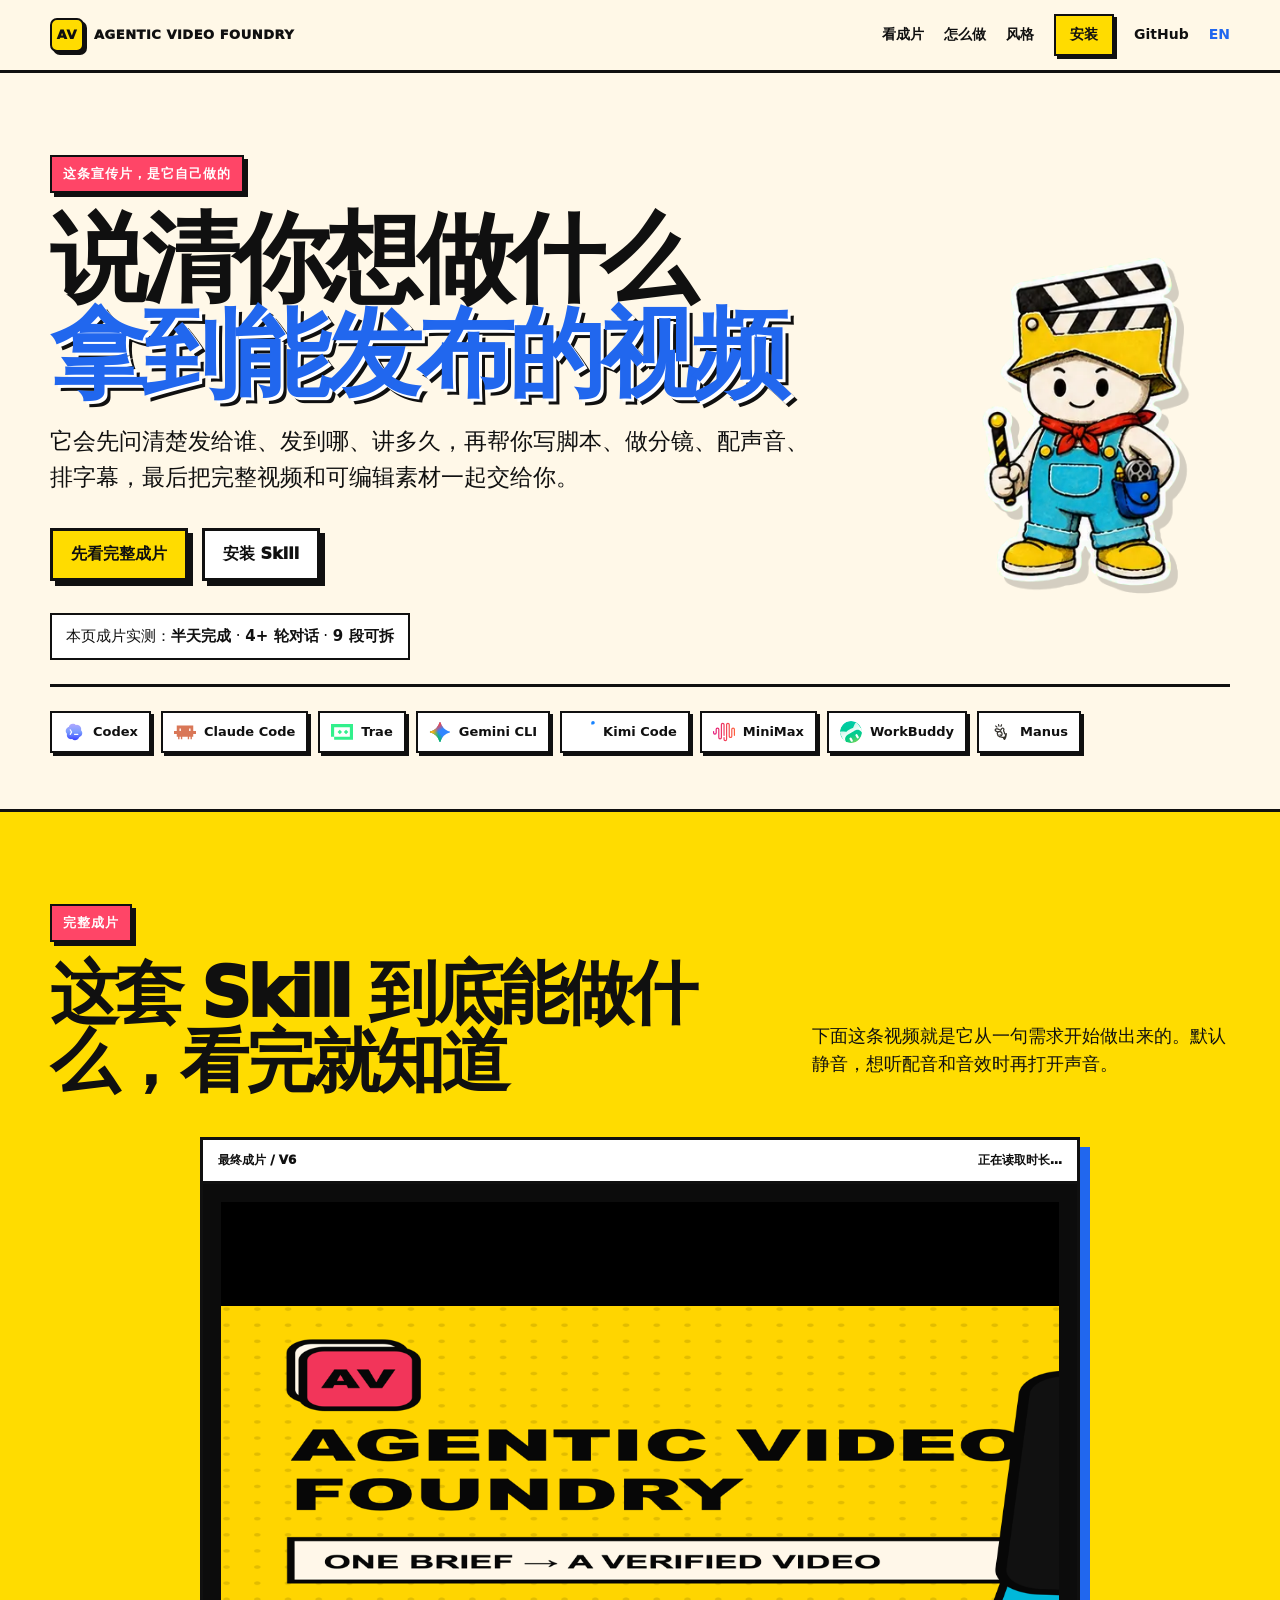
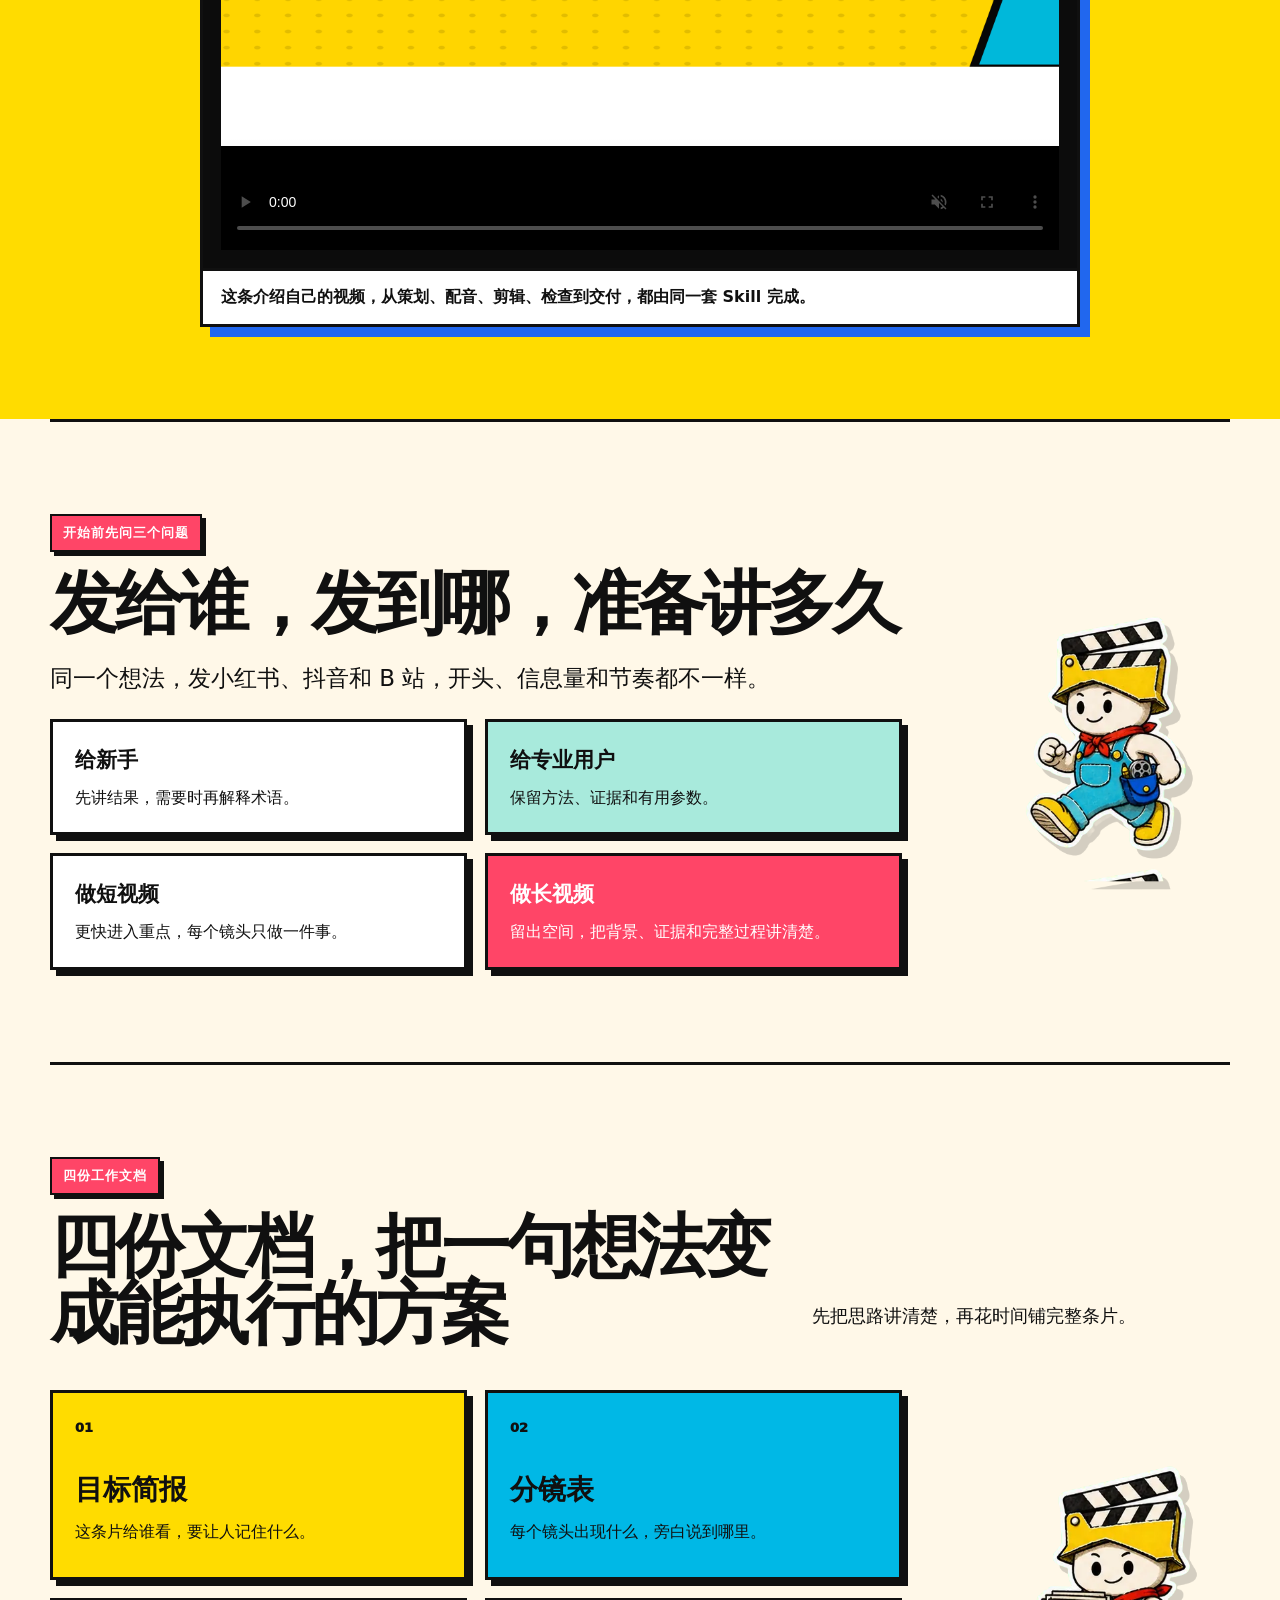
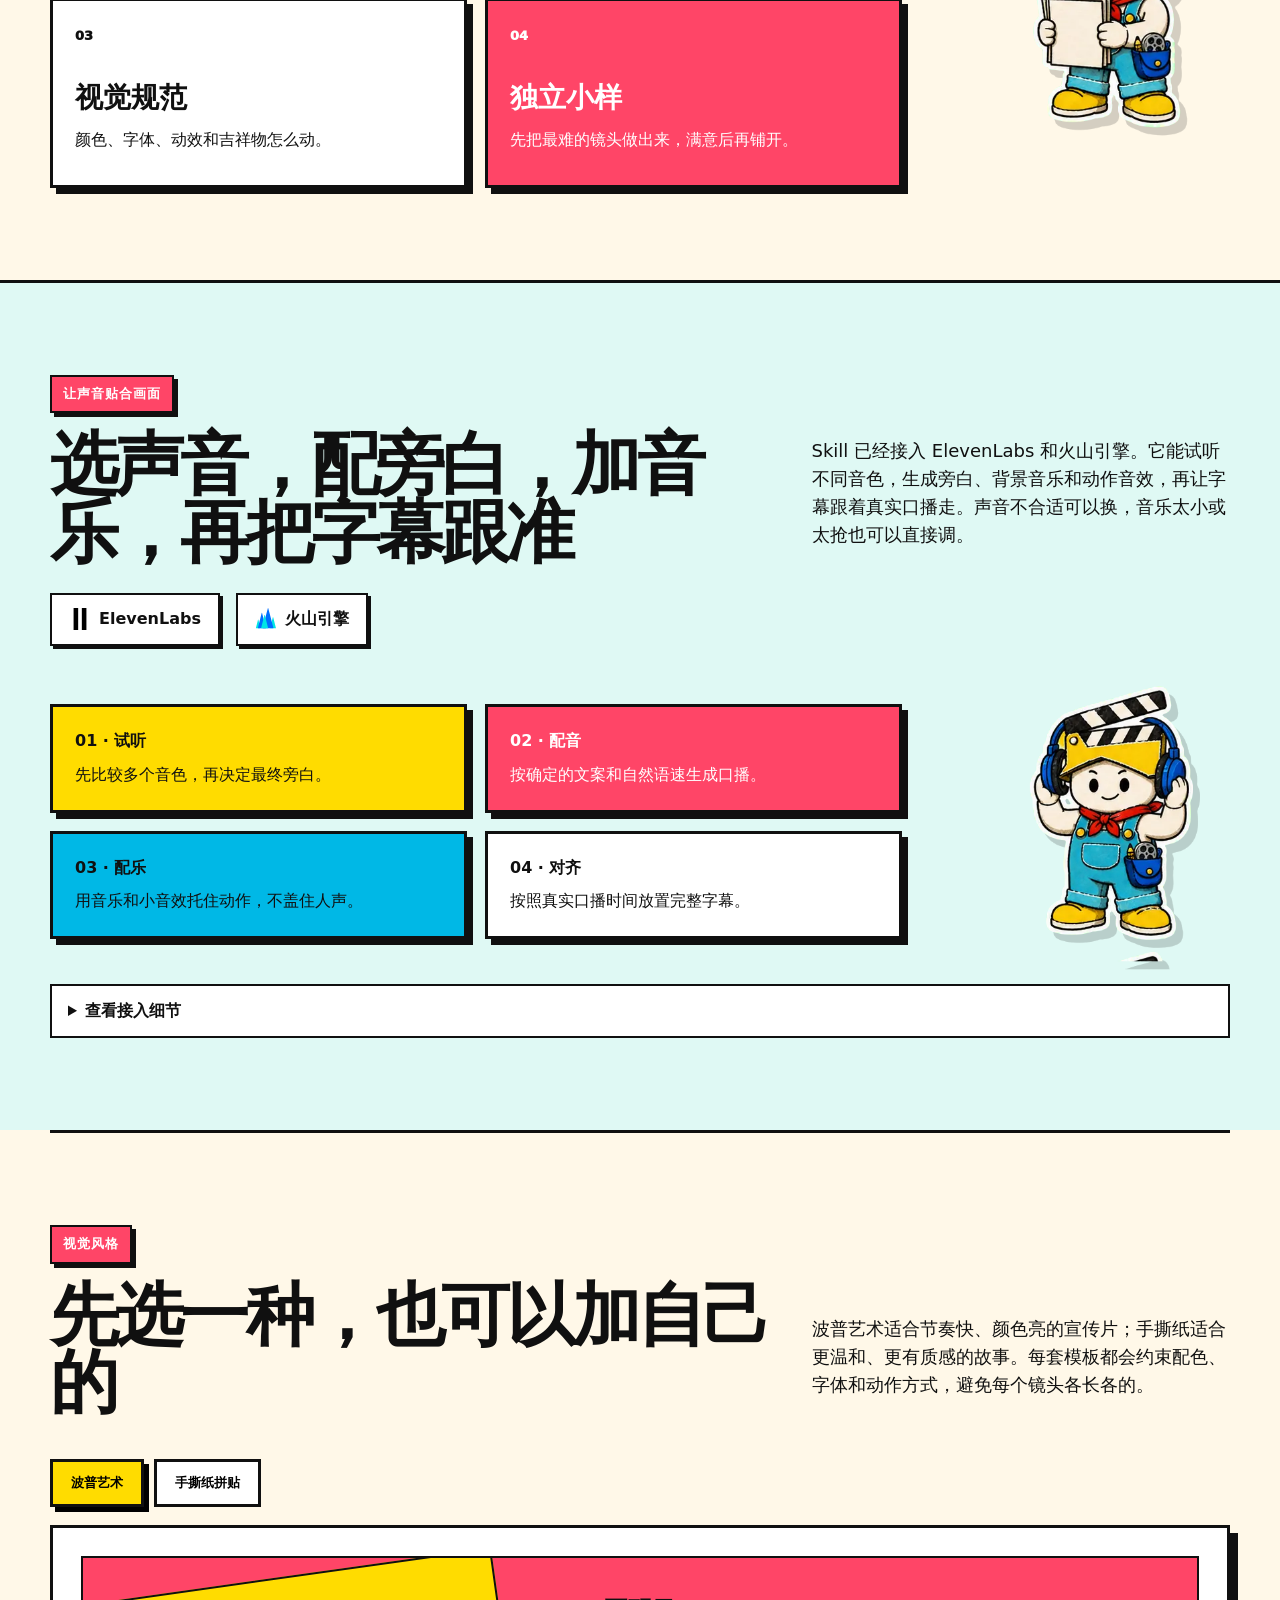
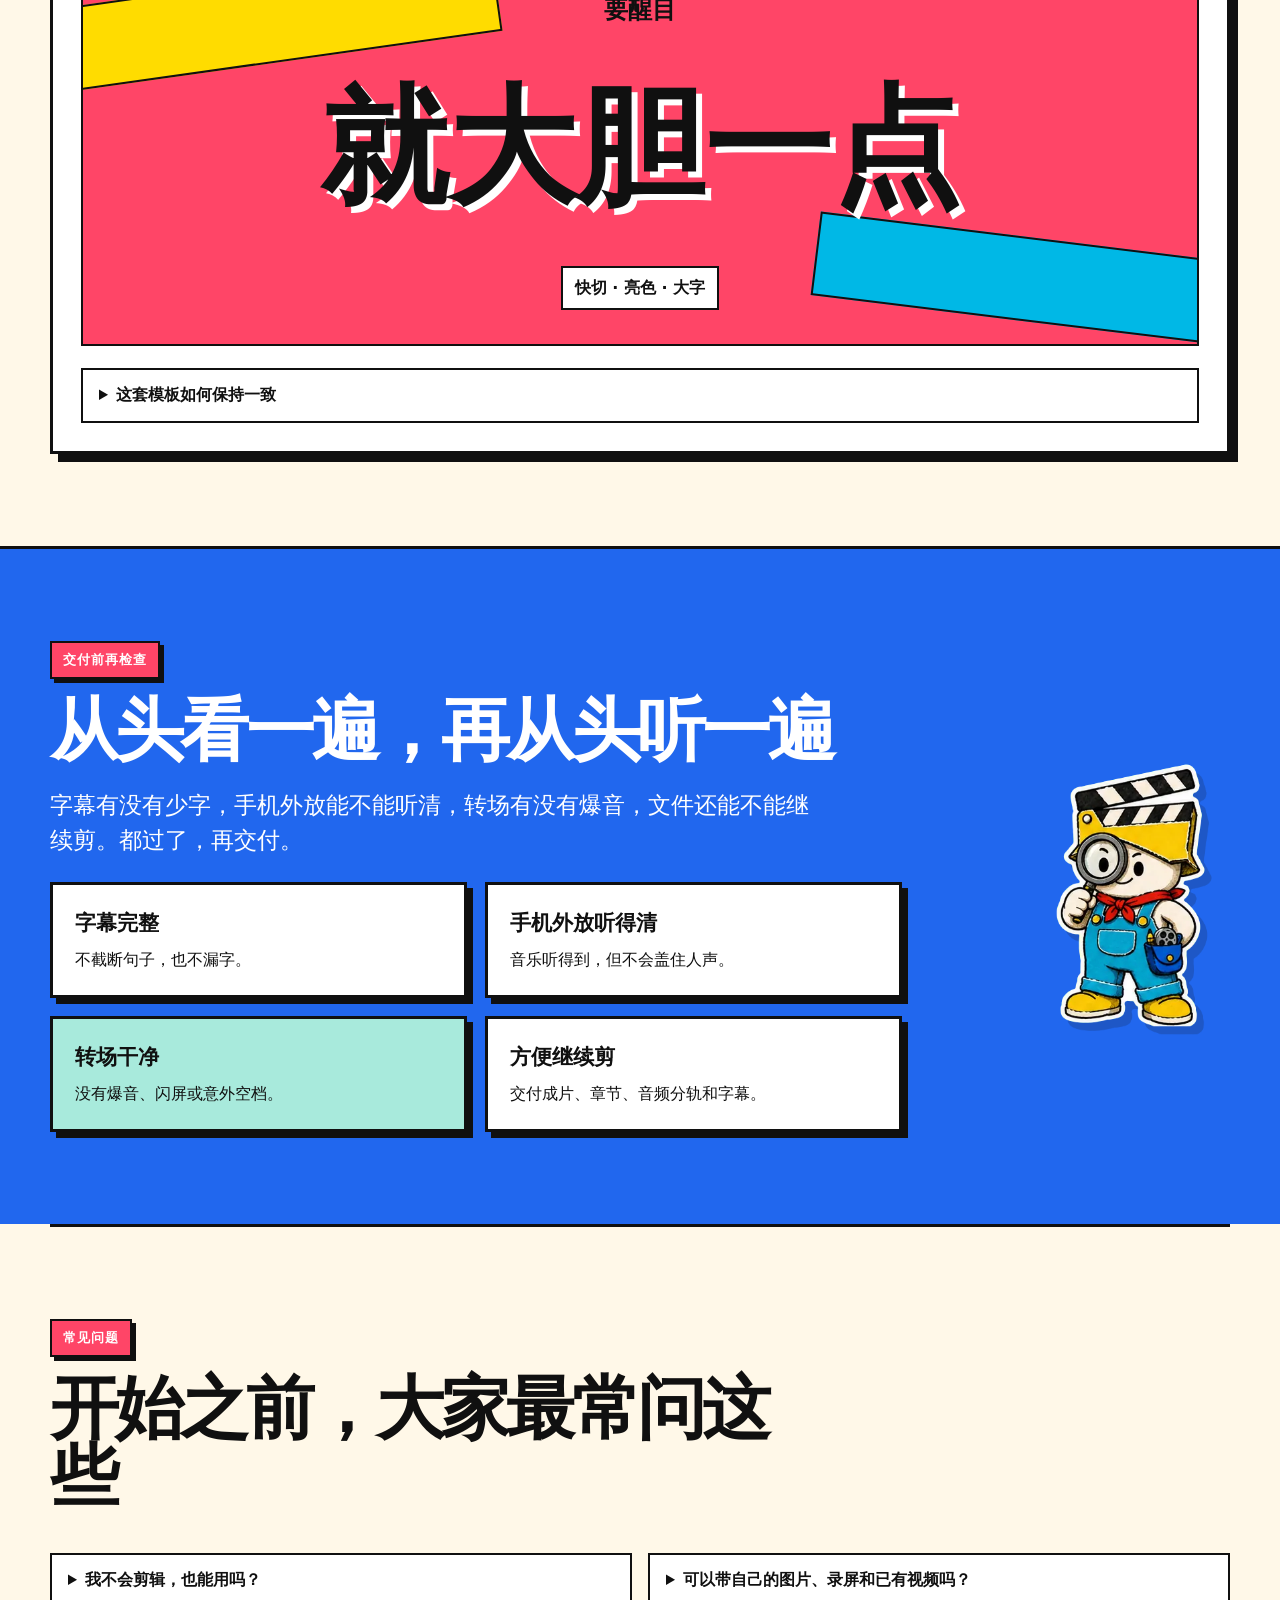
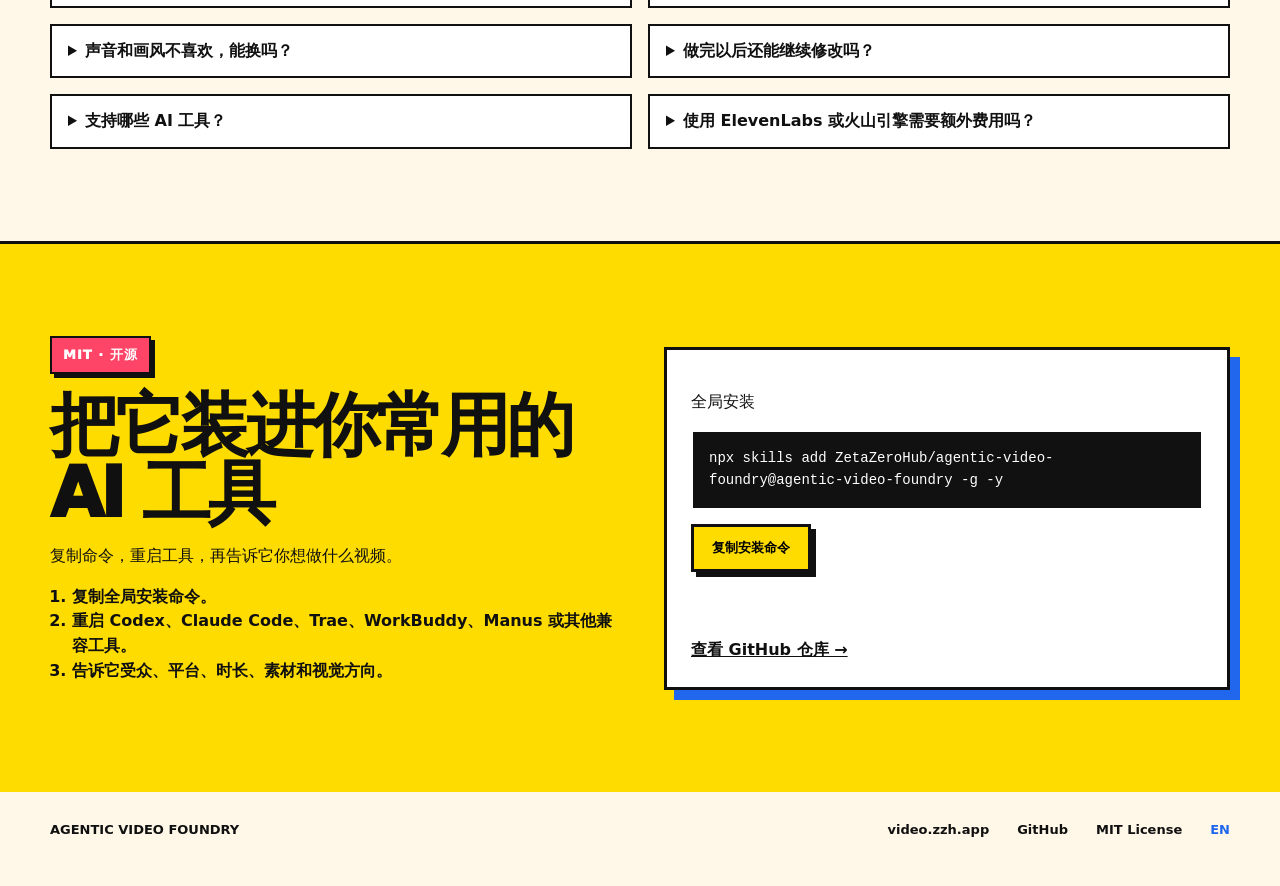
==== commit 75bf1cf5: "fix(website): make mascot animation host-compatible" ====
--- a/website/zh/index.html
+++ b/website/zh/index.html
@@ -31,11 +31,11 @@
       <section class="section documents-section" id="documents" aria-labelledby="documents-title"><div class="section-heading"><div><p class="section-kicker">四份工作文档</p><h2 id="documents-title">四份文档，把一句想法变成能执行的方案</h2></div><p>先把思路讲清楚，再花时间铺完整条片。</p></div><div class="section-with-mascot"><div class="document-grid"><article class="document-card"><span>01</span><h3>目标简报</h3><p>这条片给谁看，要让人记住什么。</p></article><article class="document-card"><span>02</span><h3>分镜表</h3><p>每个镜头出现什么，旁白说到哪里。</p></article><article class="document-card"><span>03</span><h3>视觉规范</h3><p>颜色、字体、动效和吉祥物怎么动。</p></article><article class="document-card"><span>04</span><h3>独立小样</h3><p>先把最难的镜头做出来，满意后再铺开。</p></article></div><picture class="mascot-stage" data-mascot="documents"><source srcset="../assets/mascot/documents-1.webp" type="image/webp" /><img src="../assets/mascot/documents-1.png" width="418" height="418" loading="lazy" alt="小铸正在翻阅并核对四份制作文档" /></picture></div></section>
       <section class="section audio-section" id="audio" aria-labelledby="audio-title"><div class="section-heading"><div><p class="section-kicker">让声音贴合画面</p><h2 id="audio-title">选声音，配旁白，加音乐，再把字幕跟准</h2></div><p>Skill 已经接入 ElevenLabs 和火山引擎。它能试听不同音色，生成旁白、背景音乐和动作音效，再让字幕跟着真实口播走。声音不合适可以换，音乐太小或太抢也可以直接调。</p></div><div class="provider-row" aria-label="已集成的音频供应商"><span><img src="../assets/brands/elevenlabs.svg" alt="" />ElevenLabs</span><span><img src="../assets/brands/volcengine-color.svg" alt="" />火山引擎</span></div><div class="section-with-mascot"><ol class="audio-steps"><li class="audio-step"><strong>01 · 试听</strong><p>先比较多个音色，再决定最终旁白。</p></li><li class="audio-step"><strong>02 · 配音</strong><p>按确定的文案和自然语速生成口播。</p></li><li class="audio-step"><strong>03 · 配乐</strong><p>用音乐和小音效托住动作，不盖住人声。</p></li><li class="audio-step"><strong>04 · 对齐</strong><p>按照真实口播时间放置完整字幕。</p></li></ol><picture class="mascot-stage" data-mascot="audio"><source srcset="../assets/mascot/audio-1.webp" type="image/webp" /><img src="../assets/mascot/audio-1.png" width="418" height="418" loading="lazy" alt="小铸正在试听音色并跟着音乐打拍子" /></picture></div><details class="technical-details"><summary>查看接入细节</summary><p>密钥只从系统钥匙串或环境变量读取。供应商配置、时间戳、声音复刻授权和最终声音复测都有明确检查，不会把凭据写进仓库。</p></details></section>
       <section class="section styles-section" id="styles" aria-labelledby="styles-title" data-preset-active="pop"><div class="section-heading"><div><p class="section-kicker">视觉风格</p><h2 id="styles-title">先选一种，也可以加自己的</h2></div><p>波普艺术适合节奏快、颜色亮的宣传片；手撕纸适合更温和、更有质感的故事。每套模板都会约束配色、字体和动作方式，避免每个镜头各长各的。</p></div><div class="preset-tabs" role="tablist" aria-label="视觉风格示例"><button class="preset-tab is-active" type="button" role="tab" aria-selected="true" aria-controls="preset-panel-pop" id="preset-tab-pop" data-preset="pop">波普艺术</button><button class="preset-tab" type="button" role="tab" aria-selected="false" aria-controls="preset-panel-paper" id="preset-tab-paper" data-preset="paper" tabindex="-1">手撕纸拼贴</button></div><div class="preset-panels"><article class="preset-panel is-active preset-pop" id="preset-panel-pop" role="tabpanel" aria-labelledby="preset-tab-pop" data-preset-panel="pop"><div class="style-demo"><span class="style-word">要醒目</span><strong>就大胆一点</strong><i>快切 · 亮色 · 大字</i></div><details class="technical-details"><summary>这套模板如何保持一致</summary><p>统一少量配色、粗体排版、硬朗动作、信息密度和文字安全区。也可以单独加入新模板，不必推翻整条工作流。</p></details></article><article class="preset-panel preset-paper" id="preset-panel-paper" role="tabpanel" aria-labelledby="preset-tab-paper" data-preset-panel="paper" hidden><div class="style-demo paper-demo"><span class="paper-piece">一个想法</span><strong>慢慢成形</strong><i>刚性纸片 · 定格动作 · 温暖质感</i></div><details class="technical-details"><summary>这套模板如何保持一致</summary><p>统一撕边、纸张纹理、平面层级、克制配色和离散定格。纸片只做平移、旋转和等比缩放，不弯曲、不融化、不漂移。</p></details></article></div></section>
-      <section class="section quality-section" id="quality" aria-labelledby="quality-title"><div class="section-with-mascot"><div><p class="section-kicker">交付前再检查</p><h2 id="quality-title">从头看一遍，再从头听一遍</h2><p class="section-lead">字幕有没有少字，手机外放能不能听清，转场有没有爆音，文件还能不能继续剪。都过了，再交付。</p><div class="quality-grid"><article class="quality-card"><strong>字幕完整</strong><p>不截断句子，也不漏字。</p></article><article class="quality-card"><strong>手机外放听得清</strong><p>音乐听得到，但不会盖住人声。</p></article><article class="quality-card"><strong>转场干净</strong><p>没有爆音、闪屏或意外空档。</p></article><article class="quality-card"><strong>方便继续剪</strong><p>交付成片、章节、音频分轨和字幕。</p></article></div></div><picture class="mascot-stage" data-mascot="qc"><source srcset="../assets/mascot/qc-1.webp" type="image/webp" /><img src="../assets/mascot/qc-1.png" width="418" height="418" loading="lazy" alt="小铸拿着放大镜检查交付内容" /></picture></div><details class="technical-details"><summary>查看验收细节</summary><p>技术报告会记录画幅、帧率、编码、声音测量、字幕时间、代表帧和完整观看结果。</p></details></section>
+      <section class="section quality-section" id="quality" aria-labelledby="quality-title"><div class="section-with-mascot"><div><p class="section-kicker">交付前再检查</p><h2 id="quality-title">从头看一遍，再从头听一遍</h2><p class="section-lead">字幕有没有少字，手机外放能不能听清，转场有没有爆音，文件还能不能继续剪。都过了，再交付。</p><div class="quality-grid"><article class="quality-card"><strong>字幕完整</strong><p>不截断句子，也不漏字。</p></article><article class="quality-card"><strong>手机外放听得清</strong><p>音乐听得到，但不会盖住人声。</p></article><article class="quality-card"><strong>转场干净</strong><p>没有爆音、闪屏或意外空档。</p></article><article class="quality-card"><strong>方便继续剪</strong><p>交付成片、章节、音频分轨和字幕。</p></article></div></div><picture class="mascot-stage" data-mascot="qc"><source srcset="../assets/mascot/qc-1.webp" type="image/webp" /><img src="../assets/mascot/qc-1.png" width="418" height="418" loading="lazy" alt="小铸拿着放大镜检查交付内容" /></picture></div></section>
       <section class="section faq-section" id="faq" aria-labelledby="faq-title"><div class="section-heading"><div><p class="section-kicker">常见问题</p><h2 id="faq-title">开始之前，大家最常问这些</h2></div></div><div class="faq-list"><details><summary>我不会剪辑，也能用吗？</summary><p>可以。先说清受众、平台、时长、素材和想要的结果，Skill 会把它们变成可以逐步确认的文档和小样。</p></details><details><summary>可以带自己的图片、录屏和已有视频吗？</summary><p>可以。真实产品画面和你提供的素材可以成为主角，不会被一堆装饰动效盖住。</p></details><details><summary>声音和画风不喜欢，能换吗？</summary><p>可以。定稿前能换音色、调音乐、改音效、切模板，也能加入自己的风格。</p></details><details><summary>做完以后还能继续修改吗？</summary><p>可以。交付内容可以包括完整视频、独立章节、旁白、音乐、音效、字幕和合成工程。</p></details><details><summary>支持哪些 AI 工具？</summary><p>Codex、Claude Code、Trae、Gemini CLI、Kimi Code、MiniMax、WorkBuddy、Manus，以及其他能加载 Agent Skills 或仓库指令的工具。</p></details><details><summary>使用 ElevenLabs 或火山引擎需要额外费用吗？</summary><p>Skill 本身开源。音频生成费用取决于你接入的账号和套餐，付费生成前会先做短样试听。</p></details></div></section>
       <section class="section install-section" id="install" aria-labelledby="install-title"><div><p class="eyebrow">MIT · 开源</p><h2 id="install-title">把它装进你常用的 AI 工具</h2><p>复制命令，重启工具，再告诉它你想做什么视频。</p><ol class="install-steps"><li>复制全局安装命令。</li><li>重启 Codex、Claude Code、Trae、WorkBuddy、Manus 或其他兼容工具。</li><li>告诉它受众、平台、时长、素材和视觉方向。</li></ol></div><div class="install-panel"><p>全局安装</p><pre><code data-install-command>npx skills add ZetaZeroHub/agentic-video-foundry@agentic-video-foundry -g -y</code></pre><button class="copy-button" type="button" data-copy-button aria-describedby="copy-status">复制安装命令</button><p class="copy-status" id="copy-status" role="status" aria-live="polite"></p><a class="repo-link" href="https://github.com/ZetaZeroHub/agentic-video-foundry">查看 GitHub 仓库 →</a></div></section>
     </main>
     <footer class="site-footer"><span>AGENTIC VIDEO FOUNDRY</span><a href="https://video.zzh.app/zh/">video.zzh.app</a><a href="https://github.com/ZetaZeroHub/agentic-video-foundry">GitHub</a><a href="https://github.com/ZetaZeroHub/agentic-video-foundry/blob/main/LICENSE">MIT License</a><a class="language-link" href="../" hreflang="en" lang="en">EN</a></footer>
-    <script type="module" src="../mascot.mjs?v=20260821b"></script>
+    <script defer src="../mascot.js?v=20260821c"></script>
   </body>
 </html>
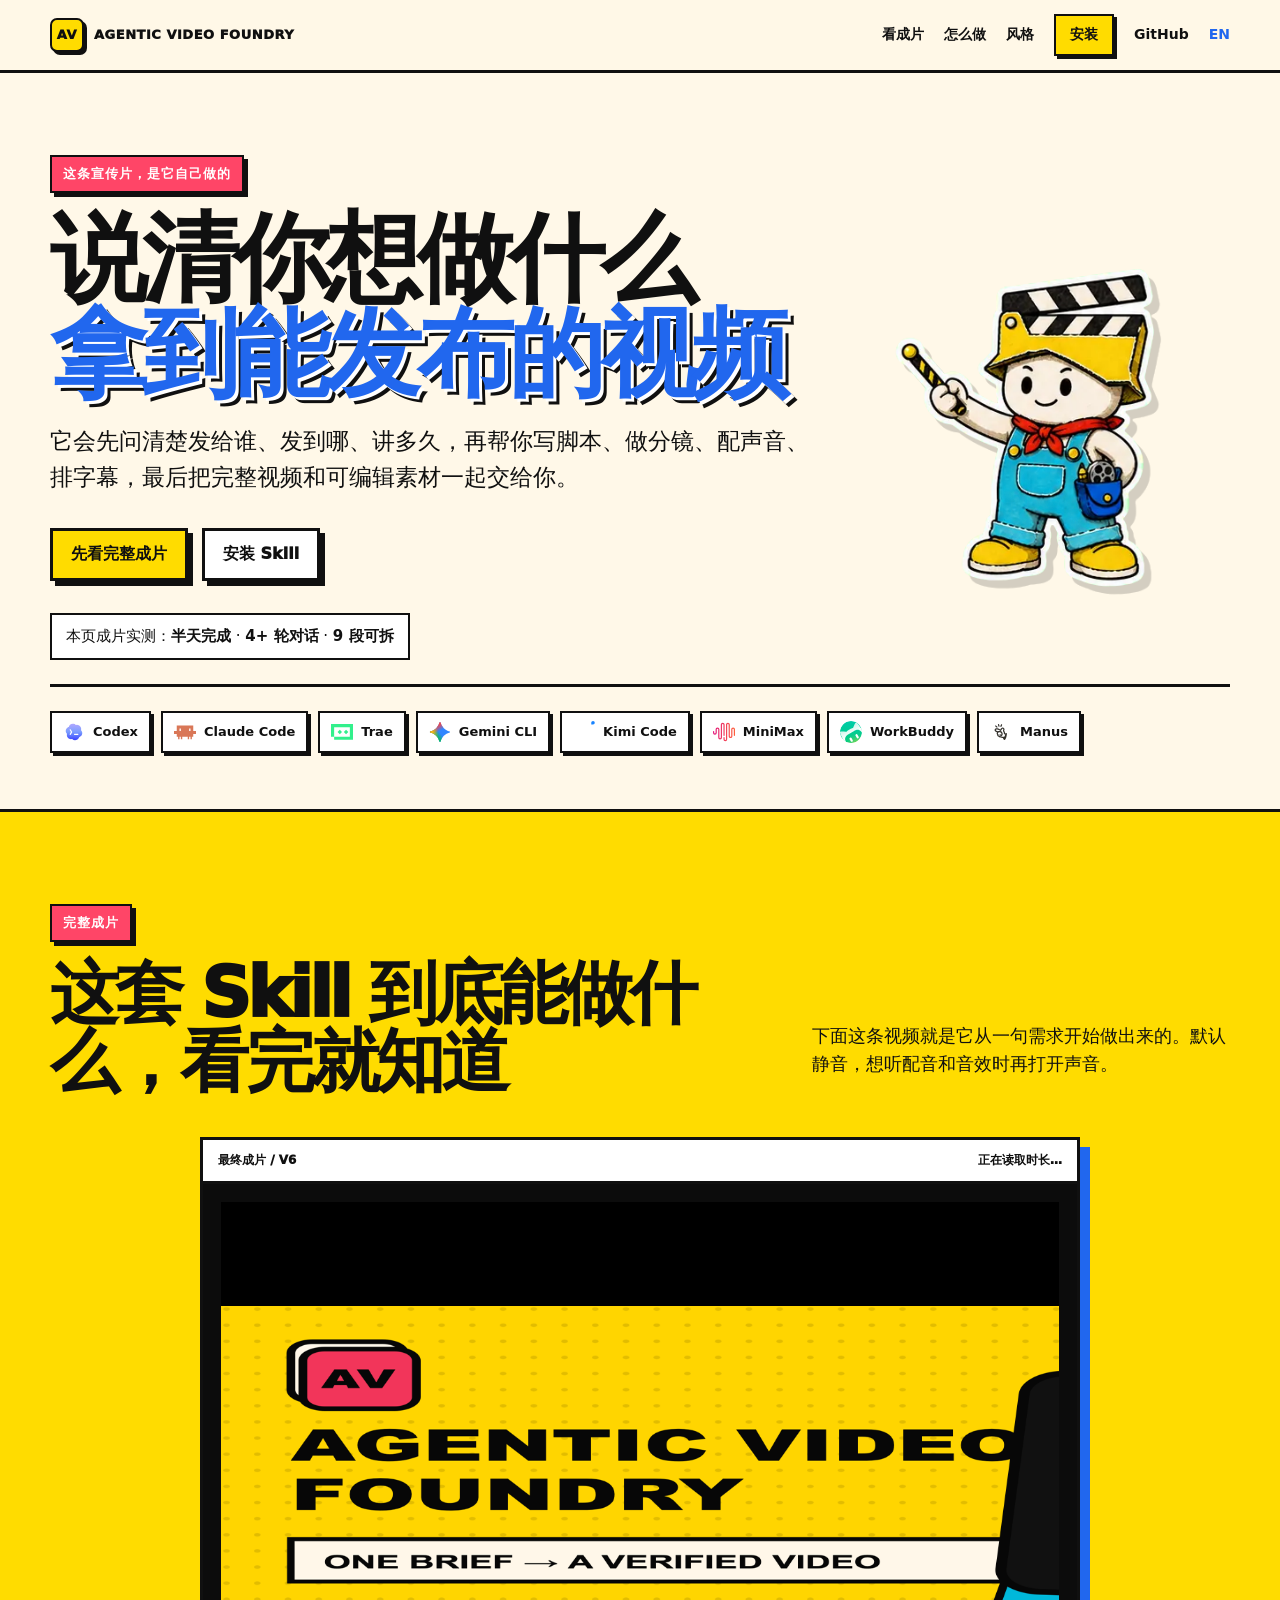
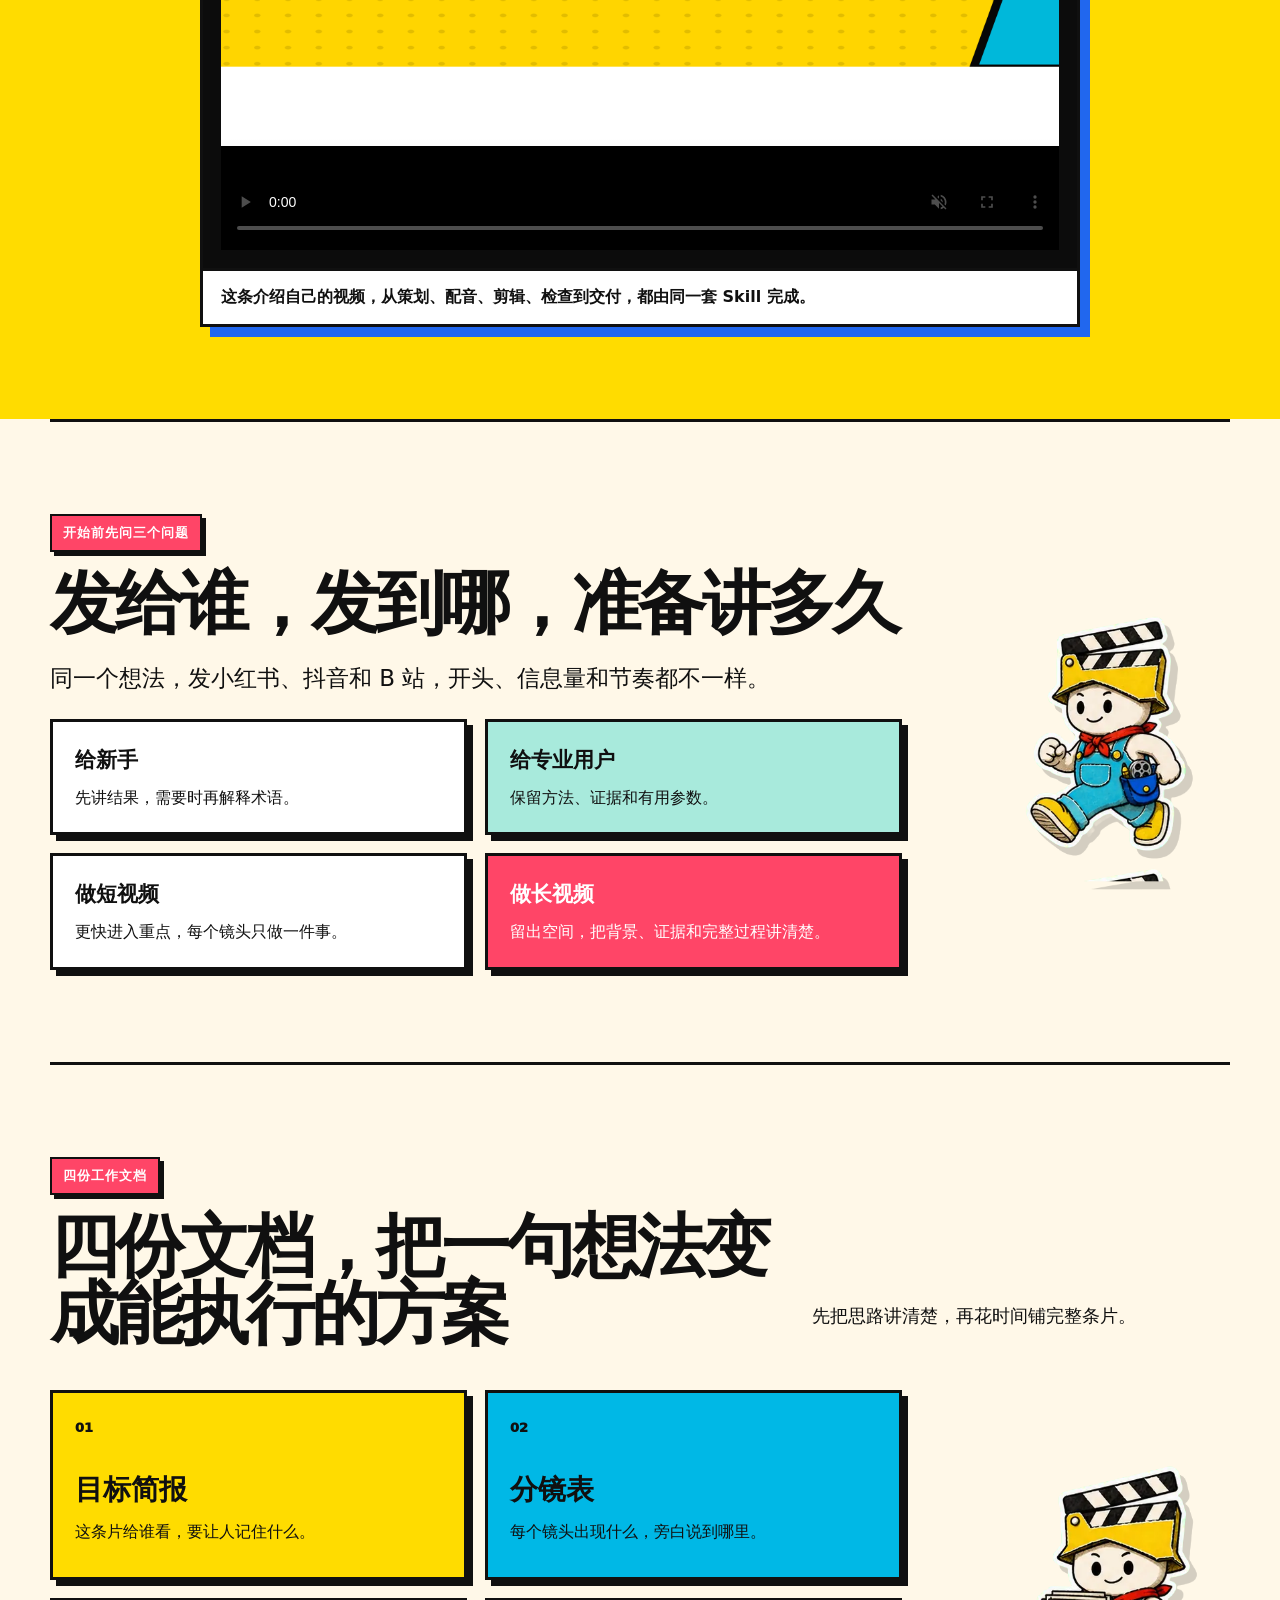
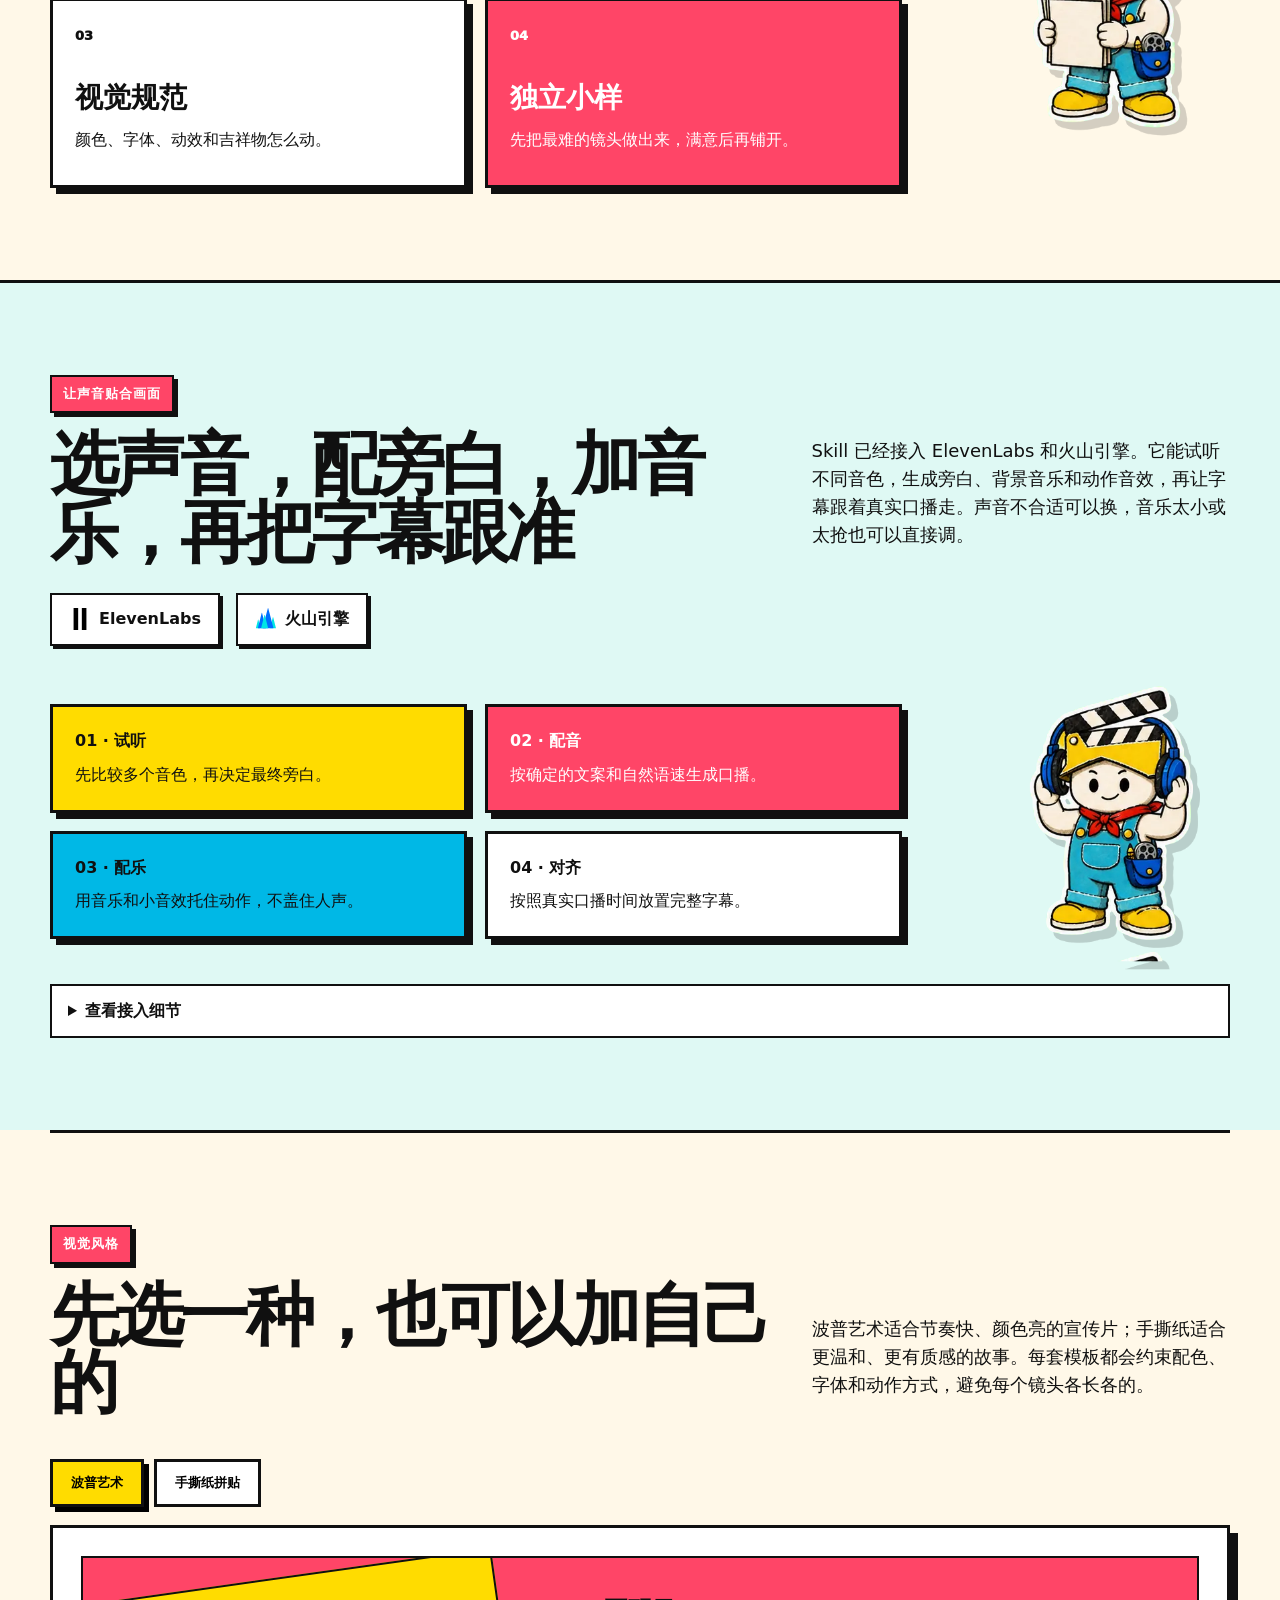
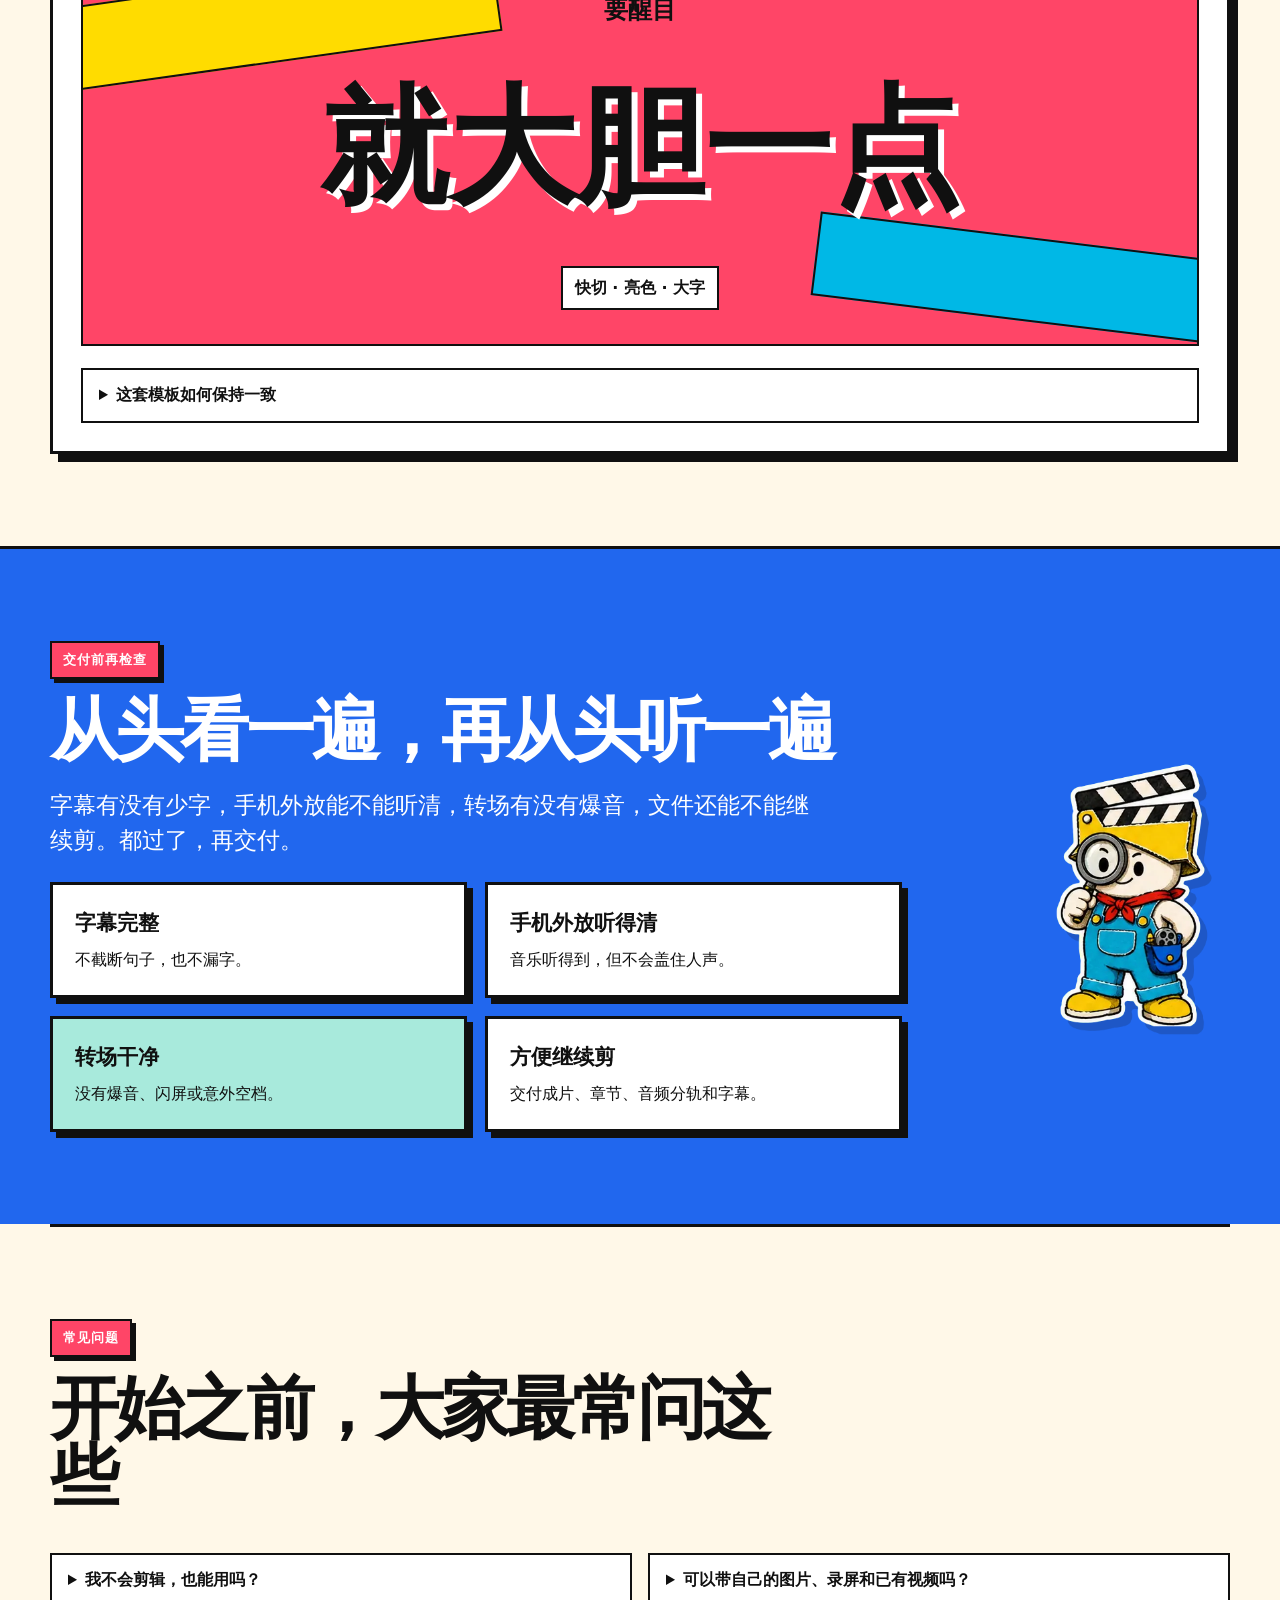
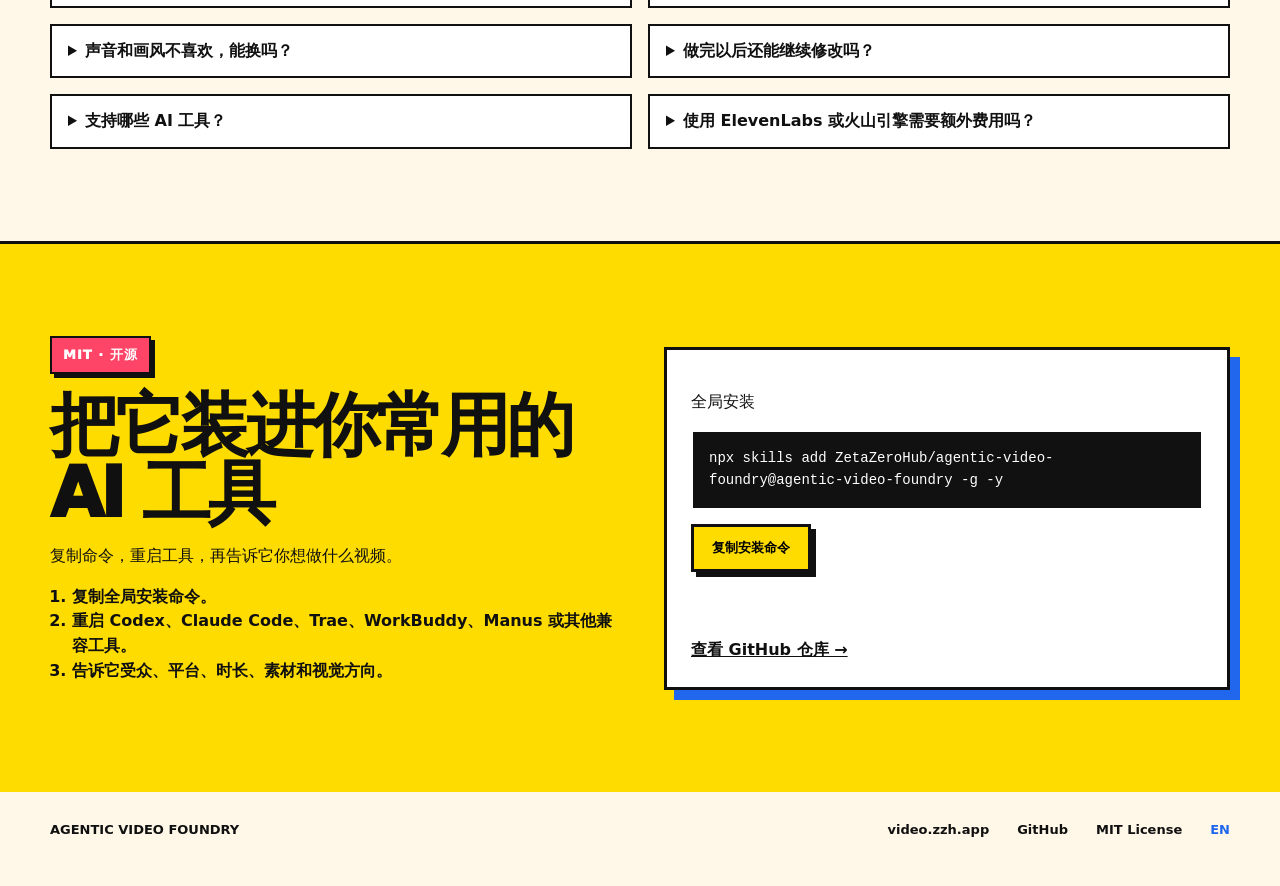
==== commit 050b7c2a: "feat: add mascot workflow and language routing" ====
--- a/website/zh/index.html
+++ b/website/zh/index.html
@@ -16,6 +16,7 @@
     <link rel="stylesheet" href="../styles.css?v=20260821b" />
     <meta property="og:type" content="website" /><meta property="og:url" content="https://video.zzh.app/zh/" /><meta property="og:title" content="Agentic Video Foundry——一句需求，做到能发布的视频" /><meta property="og:description" content="先看完整成片，再看四份工作文档、声音与画风如何落地。" /><meta property="og:image" content="https://video.zzh.app/assets/og-cover.png" />
     <meta name="twitter:card" content="summary_large_image" /><meta name="twitter:title" content="Agentic Video Foundry——一句需求，做到能发布的视频" /><meta name="twitter:description" content="一套真正把短视频做完并交付的开源 Agent Skill。" /><meta name="twitter:image" content="https://video.zzh.app/assets/og-cover.png" />
+    <script src="../language.js?v=20260821a"></script>
     <script type="application/ld+json">
       {"@context":"https://schema.org","@graph":[{"@type":"SoftwareApplication","name":"Agentic Video Foundry","applicationCategory":"MultimediaApplication","operatingSystem":"跨平台","url":"https://video.zzh.app/zh/","downloadUrl":"https://github.com/ZetaZeroHub/agentic-video-foundry","license":"https://github.com/ZetaZeroHub/agentic-video-foundry/blob/main/LICENSE","description":"一套负责策划、配音、剪辑、检查和交付短视频的开源 Agent Skill。"},{"@type":"VideoObject","name":"Agentic Video Foundry 完整宣传片","description":"由这套工作流制作并展示其能力的完整成片。","thumbnailUrl":"https://video.zzh.app/assets/og-cover.png","contentUrl":"https://video.zzh.app/assets/agentic-video-foundry-demo.mp4","duration":"PT4M15S","uploadDate":"2026-08-21"},{"@type":"HowTo","name":"使用 Agentic Video Foundry 制作短视频","step":[{"@type":"HowToStep","name":"回答三个问题","text":"确定受众、发布平台和视频时长。"},{"@type":"HowToStep","name":"确认四份文档","text":"审核目标简报、分镜表、视觉规范和独立小样。"},{"@type":"HowToStep","name":"制作成片","text":"完成画面、旁白、音乐、音效和字幕。"},{"@type":"HowToStep","name":"检查并交付","text":"完整观看和收听后，导出成片与可编辑素材。"}]},{"@type":"FAQPage","mainEntity":[{"@type":"Question","name":"不会剪辑也能用吗？","acceptedAnswer":{"@type":"Answer","text":"可以。说明受众、平台、时长、素材和目标，Skill 会生成可以逐步确认的工作文档和小样。"}},{"@type":"Question","name":"可以使用自己的素材吗？","acceptedAnswer":{"@type":"Answer","text":"可以。图片、录屏和已有视频可以成为成片里的主要证据。"}},{"@type":"Question","name":"声音和画风可以换吗？","acceptedAnswer":{"@type":"Answer","text":"可以。定稿前可更换音色、调整音乐音效、切换模板或添加自定义风格。"}}]}]}
     </script>
